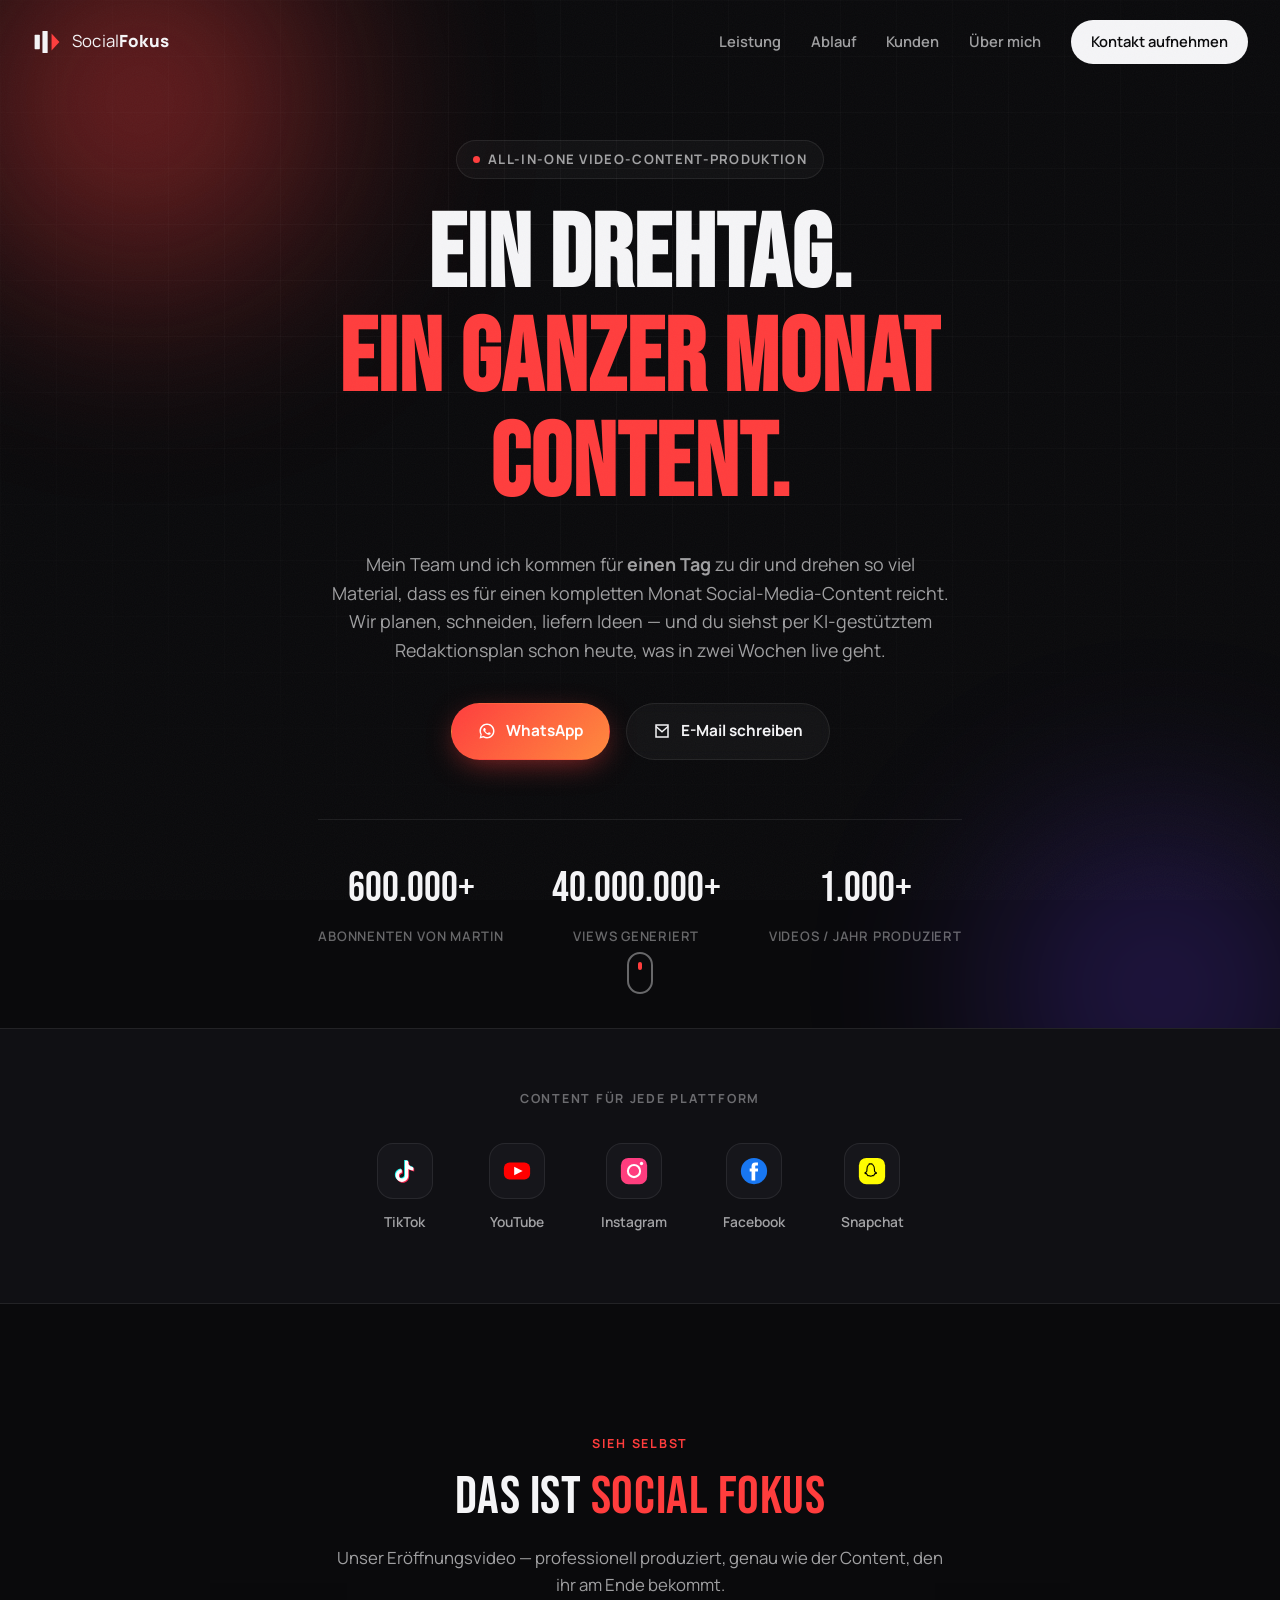
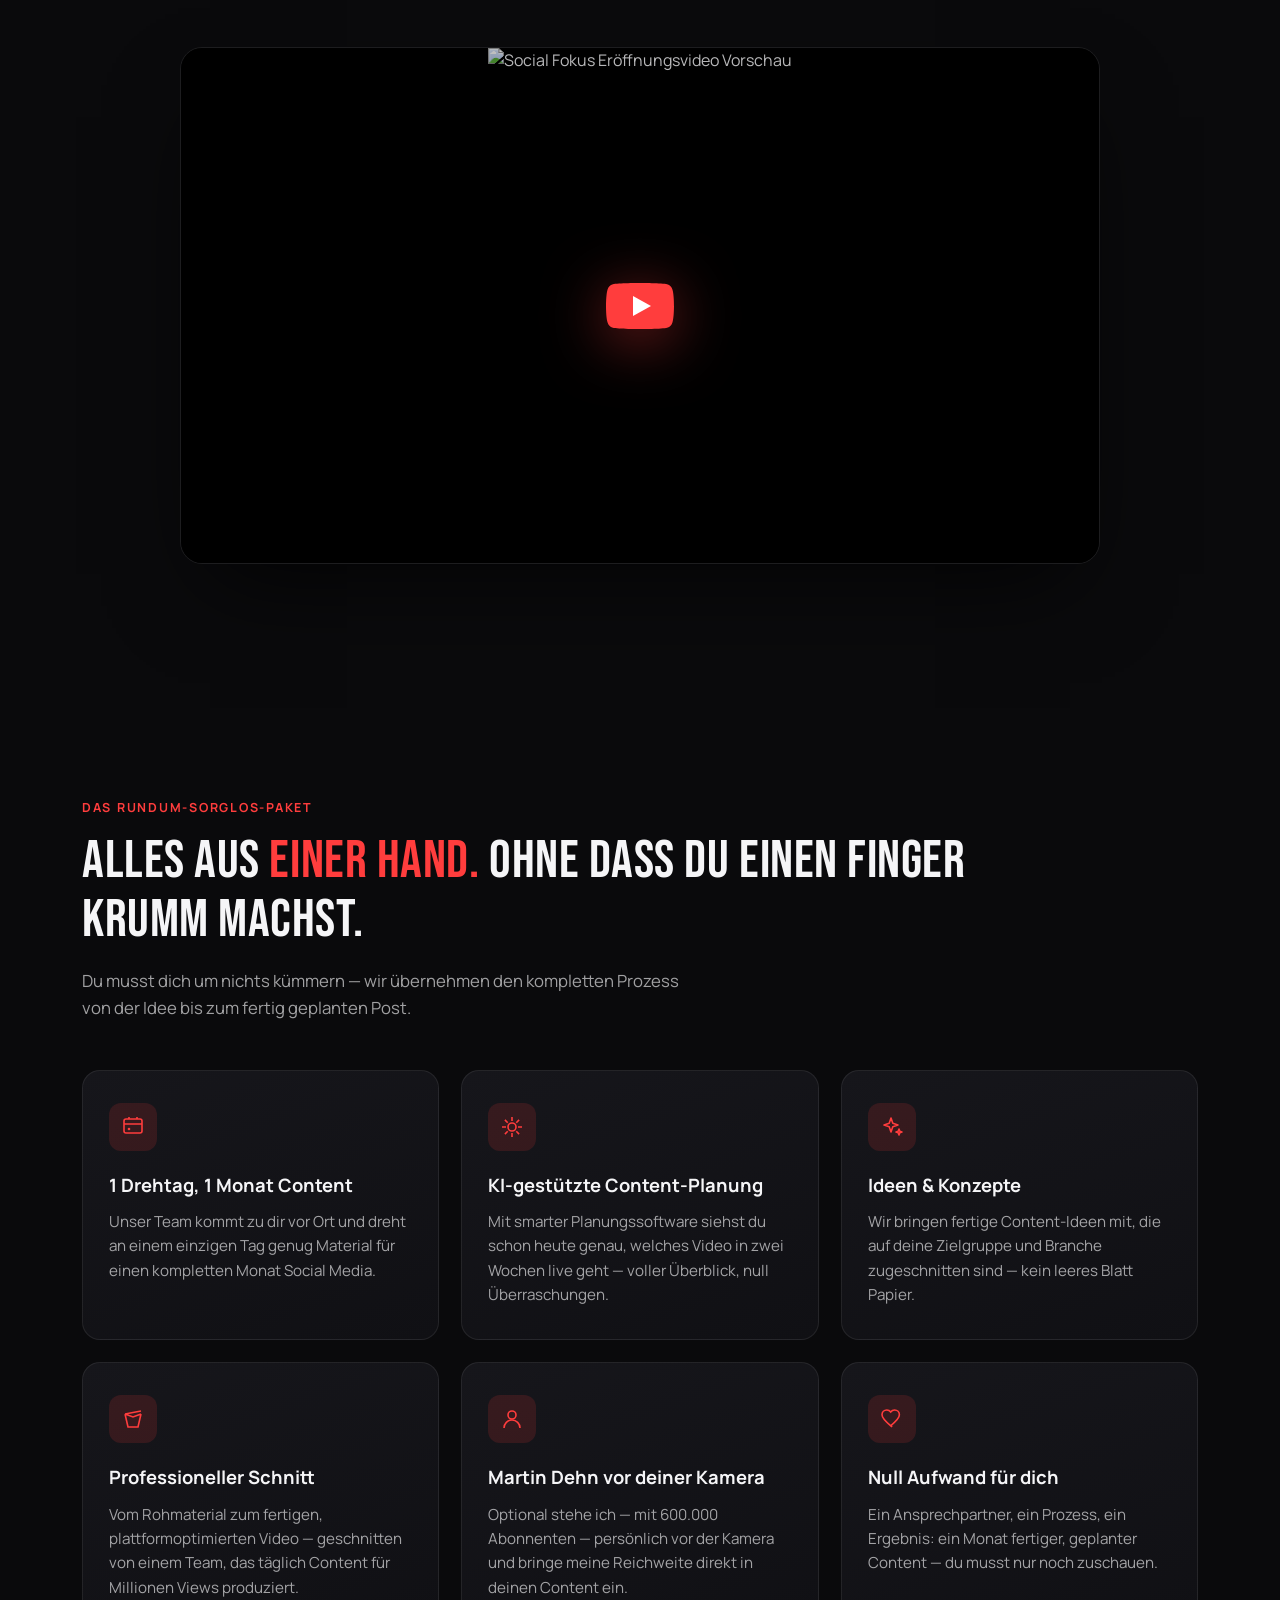
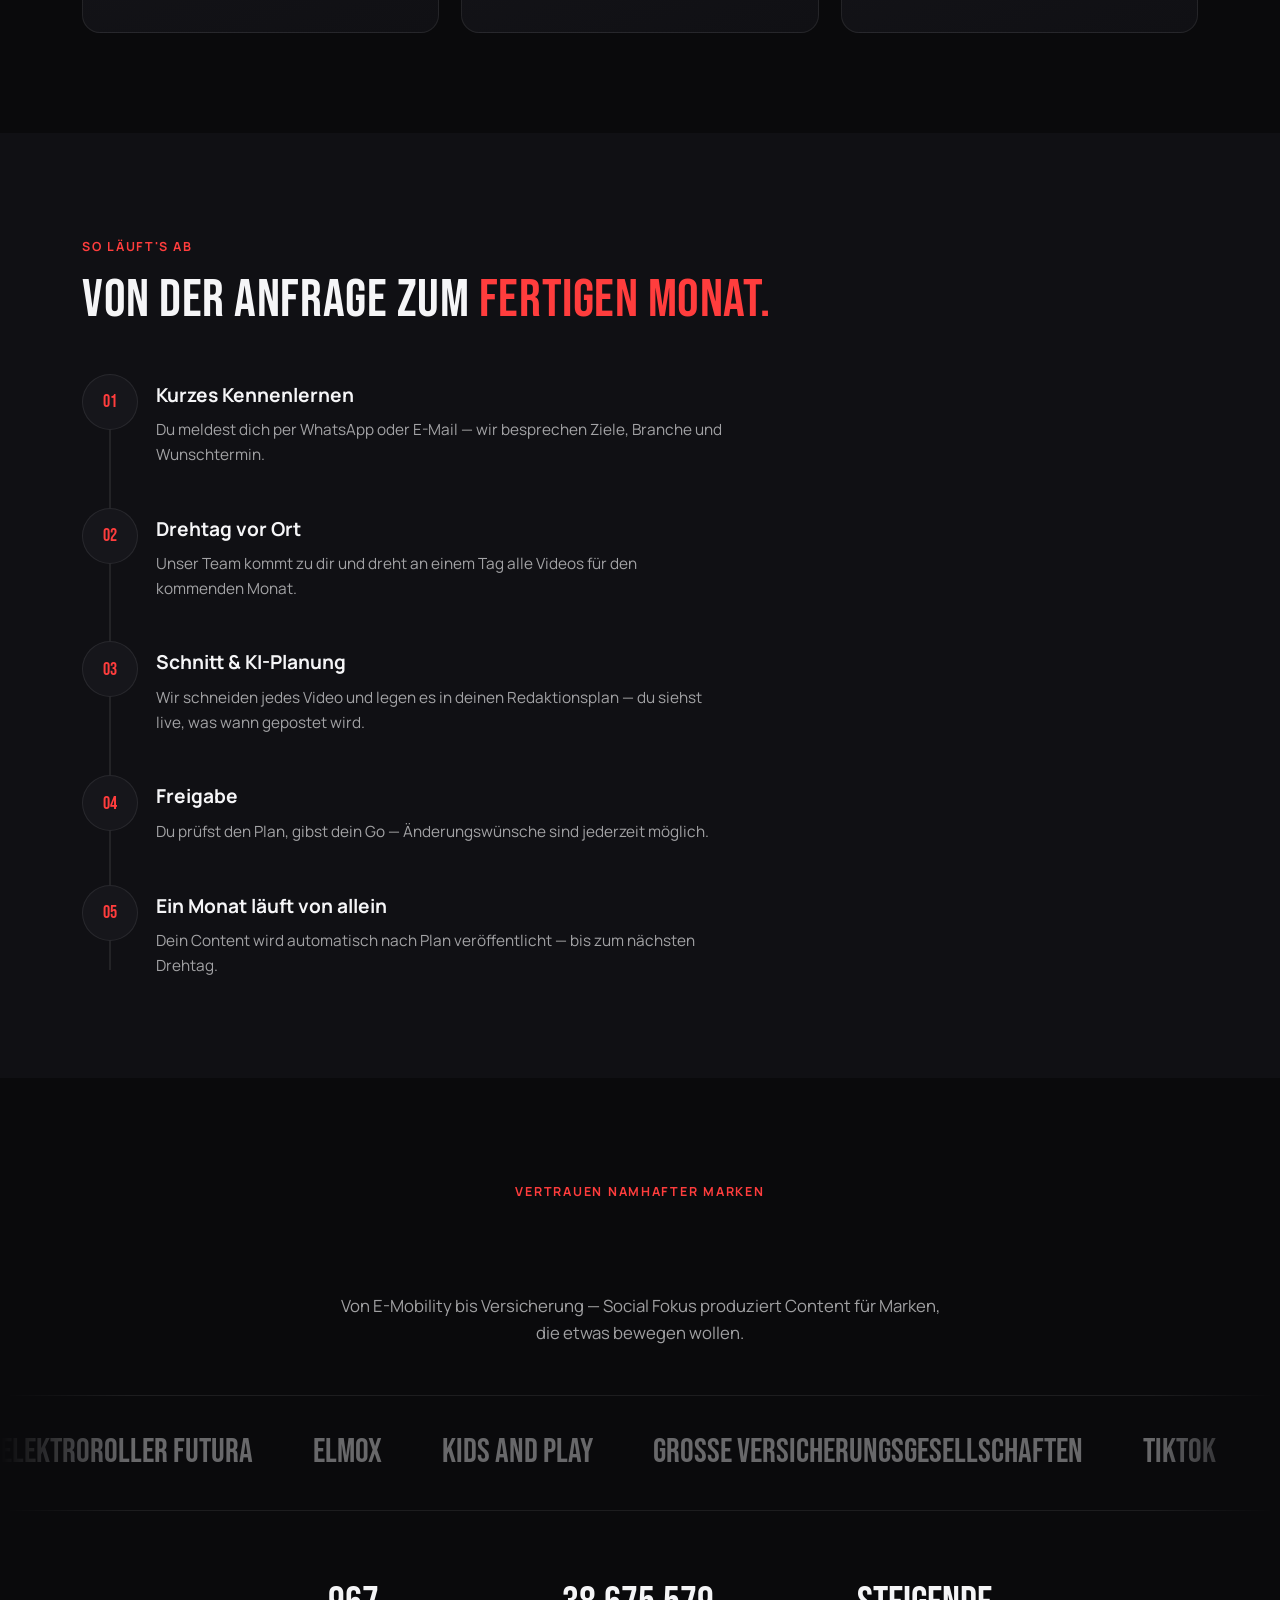
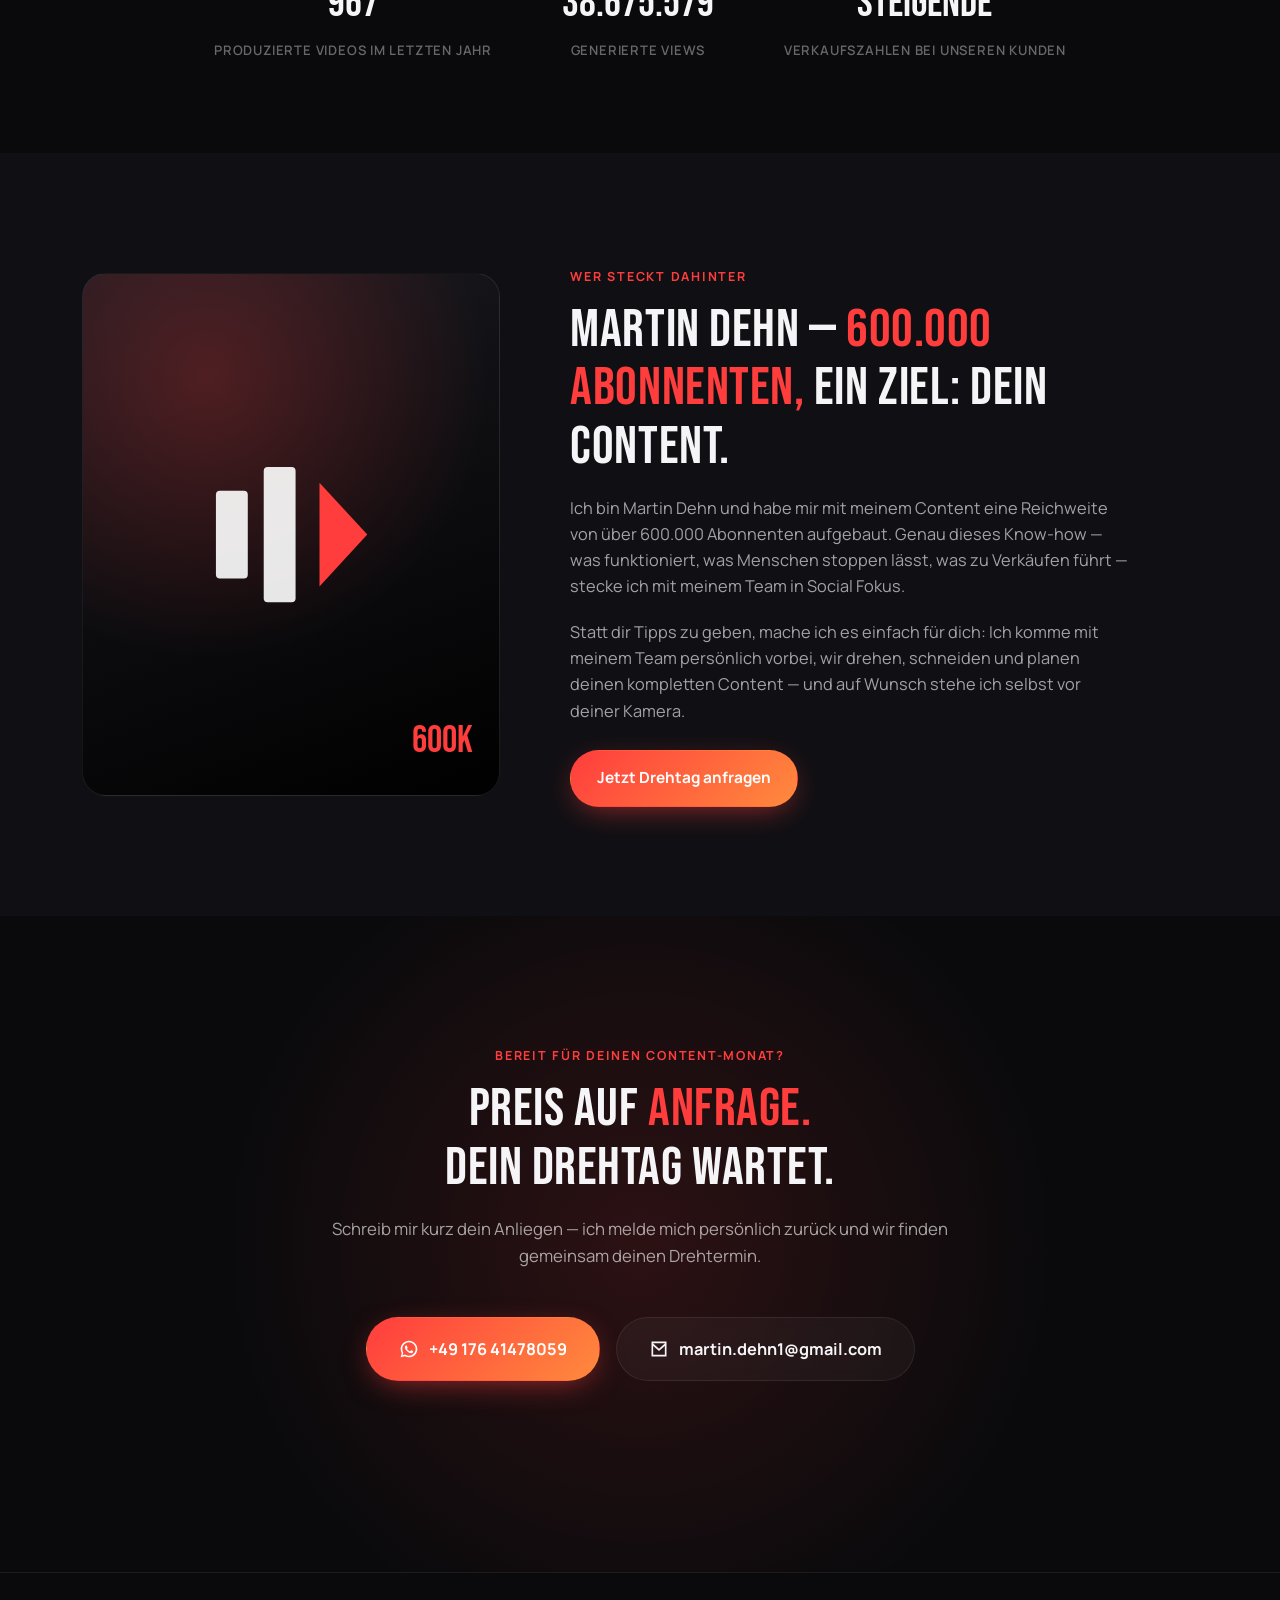
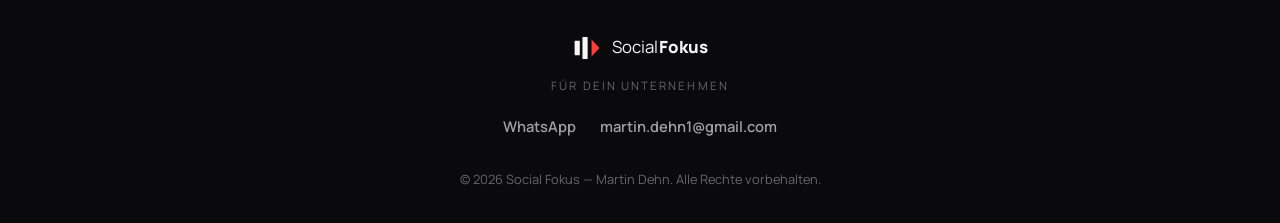
==== index.html @ 0a0e38cb "Add platform icons linking to Martin Dehn's social profiles Adds a TikTok, YouTube, Instagram, Faceb" ====
<!DOCTYPE html>
<html lang="de">
<head>
<meta charset="UTF-8">
<meta name="viewport" content="width=device-width, initial-scale=1.0">
<title>Social Fokus — Ein Tag Dreh. Ein Monat Content.</title>
<meta name="description" content="Social Fokus produziert an einem Drehtag den kompletten Video-Content für einen Monat: Konzept, Dreh, KI-gestützte Planung und professioneller Schnitt — alles aus einer Hand mit Martin Dehn (600.000 Abonnenten).">
<link rel="icon" href="data:image/svg+xml,%3Csvg xmlns='http://www.w3.org/2000/svg' viewBox='0 0 100 100'%3E%3Crect width='100' height='100' fill='%230a0a0c'/%3E%3Crect x='18' y='30' width='12' height='40' fill='%23fff'/%3E%3Crect x='38' y='22' width='12' height='56' fill='%23fff'/%3E%3Cpolygon points='58,20 80,50 58,80' fill='%23ff4d3d'/%3E%3C/svg%3E">
<link rel="preconnect" href="https://fonts.googleapis.com">
<link rel="preconnect" href="https://fonts.gstatic.com" crossorigin>
<link href="https://fonts.googleapis.com/css2?family=Manrope:wght@400;500;600;700;800&family=Bebas+Neue&display=swap" rel="stylesheet">
<link rel="stylesheet" href="assets/css/style.css">
</head>
<body>

<div class="cursor-glow" aria-hidden="true"></div>
<div class="noise-layer" aria-hidden="true"></div>

<div class="progress-bar" id="progressBar" aria-hidden="true"></div>

<!-- NAV -->
<header class="site-nav" id="siteNav">
  <a href="#top" class="nav-logo" aria-label="Social Fokus — Start">
    <svg class="logo-mark" viewBox="0 0 46 46" fill="none" xmlns="http://www.w3.org/2000/svg">
      <rect x="4" y="12" width="8" height="22" rx="1" fill="currentColor"/>
      <rect x="16" y="6" width="8" height="34" rx="1" fill="currentColor"/>
      <polygon points="30,10 42,23 30,36" fill="currentColor" class="logo-play"/>
    </svg>
    <span class="nav-logo-text">Social<strong>Fokus</strong></span>
  </a>
  <nav class="nav-links" aria-label="Hauptnavigation">
    <a href="#leistung">Leistung</a>
    <a href="#ablauf">Ablauf</a>
    <a href="#kunden">Kunden</a>
    <a href="#martin">Über mich</a>
    <a href="#kontakt" class="nav-cta">Kontakt aufnehmen</a>
  </nav>
  <button class="nav-toggle" id="navToggle" aria-label="Menü öffnen" aria-expanded="false">
    <span></span><span></span><span></span>
  </button>
</header>

<main id="top">

  <!-- HERO -->
  <section class="hero" id="hero">
    <div class="hero-bg" aria-hidden="true">
      <div class="blob blob-a"></div>
      <div class="blob blob-b"></div>
      <div class="grid-overlay"></div>
    </div>

    <div class="hero-inner">
      <p class="eyebrow reveal" data-reveal>
        <span class="live-dot"></span> All-in-One Video-Content-Produktion
      </p>
      <h1 class="hero-title">
        <span class="reveal-line"><span class="reveal-word">Ein</span> <span class="reveal-word">Drehtag.</span></span>
        <span class="reveal-line"><span class="reveal-word accent">Ein</span> <span class="reveal-word accent">ganzer</span> <span class="reveal-word accent">Monat</span></span>
        <span class="reveal-line"><span class="reveal-word accent">Content.</span></span>
      </h1>
      <p class="hero-sub reveal" data-reveal>
        Mein Team und ich kommen für <strong>einen Tag</strong> zu dir und drehen so viel Material,
        dass es für einen kompletten Monat Social-Media-Content reicht. Wir planen, schneiden,
        liefern Ideen — und du siehst per KI-gestütztem Redaktionsplan schon heute, was in
        zwei Wochen live geht.
      </p>
      <div class="hero-actions reveal" data-reveal>
        <a href="https://wa.me/4917641478059?text=Hallo%20Martin%2C%20ich%20interessiere%20mich%20f%C3%BCr%20Social%20Fokus!" target="_blank" rel="noopener" class="btn btn-primary">
          <svg viewBox="0 0 24 24" width="18" height="18" fill="currentColor"><path d="M12 2C6.48 2 2 6.48 2 12c0 1.85.5 3.58 1.35 5.07L2 22l5.06-1.32A9.94 9.94 0 0012 22c5.52 0 10-4.48 10-10S17.52 2 12 2zm0 18c-1.6 0-3.1-.44-4.38-1.2l-.31-.19-3 .78.8-2.93-.2-.3A7.94 7.94 0 014 12c0-4.41 3.59-8 8-8s8 3.59 8 8-3.59 8-8 8zm4.4-5.6c-.24-.12-1.43-.7-1.65-.79-.22-.08-.38-.12-.55.12-.16.24-.63.79-.77.95-.14.16-.28.18-.52.06-.24-.12-1.02-.38-1.94-1.2-.72-.64-1.2-1.43-1.35-1.67-.14-.24-.02-.37.1-.49.11-.11.24-.28.36-.42.12-.14.16-.24.24-.4.08-.16.04-.3-.02-.42-.06-.12-.55-1.33-.76-1.82-.2-.48-.4-.42-.55-.42h-.47c-.16 0-.42.06-.64.3-.22.24-.85.83-.85 2.02 0 1.19.87 2.34.99 2.5.12.16 1.71 2.61 4.14 3.66.58.25 1.03.4 1.38.51.58.18 1.11.16 1.53.1.47-.07 1.43-.58 1.63-1.15.2-.56.2-1.04.14-1.15-.06-.1-.22-.16-.46-.28z"/></svg>
          WhatsApp
        </a>
        <a href="mailto:martin.dehn1@gmail.com" class="btn btn-ghost">
          <svg viewBox="0 0 24 24" width="18" height="18" fill="none" stroke="currentColor" stroke-width="2"><path d="M4 4h16v16H4z"/><path d="M4 6l8 7 8-7"/></svg>
          E-Mail schreiben
        </a>
      </div>

      <div class="hero-stats reveal" data-reveal>
        <div class="hero-stat">
          <span class="count-up" data-count="600000" data-suffix="+">0</span>
          <small>Abonnenten von Martin</small>
        </div>
        <div class="hero-stat">
          <span class="count-up" data-count="40000000" data-suffix="+">0</span>
          <small>Views generiert</small>
        </div>
        <div class="hero-stat">
          <span class="count-up" data-count="1000" data-suffix="+">0</span>
          <small>Videos / Jahr produziert</small>
        </div>
      </div>
    </div>

    <a href="#video" class="scroll-cue" aria-label="Weiter scrollen">
      <span></span>
    </a>
  </section>

  <!-- PLATTFORMEN -->
  <section class="platforms" id="plattformen">
    <div class="section-inner">
      <p class="platforms-label reveal" data-reveal>Content für jede Plattform</p>
      <div class="platform-row">
        <a class="platform-item reveal" data-reveal href="https://www.tiktok.com/@martin.dehn" target="_blank" rel="noopener" aria-label="Martin Dehn auf TikTok">
          <span class="platform-icon platform-tiktok" aria-hidden="true">
            <svg viewBox="0 0 32 32">
              <path class="tt-shadow-1" d="M19.5 8.2c1 2.2 3 3.7 5.4 3.9v3.4c-1.9-.1-3.7-.7-5.4-1.7v7.1c0 3.7-3 6.7-6.7 6.7S6.1 24.6 6.1 20.9c0-3.6 2.9-6.6 6.5-6.7v3.5c-1.7.1-3.1 1.5-3.1 3.2 0 1.8 1.5 3.2 3.2 3.2 1.8 0 3.3-1.4 3.3-3.2V5.1h3.4c0 1.1.1 2.1.1 2.1z" fill="#25F4EE" transform="translate(-0.9,-0.9)"/>
              <path class="tt-shadow-2" d="M19.5 8.2c1 2.2 3 3.7 5.4 3.9v3.4c-1.9-.1-3.7-.7-5.4-1.7v7.1c0 3.7-3 6.7-6.7 6.7S6.1 24.6 6.1 20.9c0-3.6 2.9-6.6 6.5-6.7v3.5c-1.7.1-3.1 1.5-3.1 3.2 0 1.8 1.5 3.2 3.2 3.2 1.8 0 3.3-1.4 3.3-3.2V5.1h3.4c0 1.1.1 2.1.1 2.1z" fill="#FE2C55" transform="translate(0.9,0.9)"/>
              <path d="M19.5 8.2c1 2.2 3 3.7 5.4 3.9v3.4c-1.9-.1-3.7-.7-5.4-1.7v7.1c0 3.7-3 6.7-6.7 6.7S6.1 24.6 6.1 20.9c0-3.6 2.9-6.6 6.5-6.7v3.5c-1.7.1-3.1 1.5-3.1 3.2 0 1.8 1.5 3.2 3.2 3.2 1.8 0 3.3-1.4 3.3-3.2V5.1h3.4c0 1.1.1 2.1.1 2.1z" fill="#fff"/>
            </svg>
          </span>
          <span>TikTok</span>
        </a>

        <a class="platform-item reveal" data-reveal href="https://www.youtube.com/martindehn" target="_blank" rel="noopener" aria-label="Martin Dehn auf YouTube">
          <span class="platform-icon platform-youtube" aria-hidden="true">
            <svg viewBox="0 0 32 32">
              <rect x="2" y="7" width="28" height="18" rx="6" fill="#FF0000"/>
              <polygon points="13,11.5 22,16 13,20.5" fill="#fff"/>
            </svg>
          </span>
          <span>YouTube</span>
        </a>

        <a class="platform-item reveal" data-reveal href="https://www.instagram.com/martin.dehn/" target="_blank" rel="noopener" aria-label="Martin Dehn auf Instagram">
          <span class="platform-icon platform-instagram" aria-hidden="true">
            <svg viewBox="0 0 32 32">
              <defs>
                <linearGradient id="igGrad" x1="0" y1="32" x2="32" y2="0">
                  <stop offset="0" stop-color="#FFDD55"/>
                  <stop offset="0.5" stop-color="#FF3C7E"/>
                  <stop offset="1" stop-color="#7638FA"/>
                </linearGradient>
              </defs>
              <rect x="2" y="2" width="28" height="28" rx="8" fill="url(#igGrad)"/>
              <circle cx="16" cy="16" r="6.5" fill="none" stroke="#fff" stroke-width="2.2"/>
              <circle cx="24" cy="8" r="1.8" fill="#fff"/>
            </svg>
          </span>
          <span>Instagram</span>
        </a>

        <a class="platform-item reveal" data-reveal href="https://www.facebook.com/martin.dehn.35/" target="_blank" rel="noopener" aria-label="Martin Dehn auf Facebook">
          <span class="platform-icon platform-facebook" aria-hidden="true">
            <svg viewBox="0 0 32 32">
              <circle cx="16" cy="16" r="14" fill="#1877F2"/>
              <path d="M20.2 16.6h-2.9V26h-3.9v-9.4h-2v-3.3h2v-2.3c0-2.6 1.1-4.2 4.2-4.2h2.6v3.3h-1.6c-1.2 0-1.3.5-1.3 1.3l0 1.9h3z" fill="#fff"/>
            </svg>
          </span>
          <span>Facebook</span>
        </a>

        <a class="platform-item reveal" data-reveal href="https://www.snapchat.com/@martin.dehn" target="_blank" rel="noopener" aria-label="Martin Dehn auf Snapchat">
          <span class="platform-icon platform-snapchat" aria-hidden="true">
            <svg viewBox="0 0 32 32">
              <rect x="2" y="2" width="28" height="28" rx="8" fill="#FFFC00"/>
              <path d="M16 8.2c-3.3 0-5.4 2.5-5.4 5.8 0 .9.1 1.9-.4 2.7-.4.6-1 .9-1.6 1.1-.3.1-.3.6.1.7.6.2 1.3.3 1.5.3.1.5.3 1 .8 1.2 0 0-.1.6.4.9.4.2.9.1 1.2-.1.5.4 1.2.7 2 .7.9 0 1.6-.3 2.1-.7.3.2.7.3 1.1.1.5-.3.4-.9.4-.9.5-.2.7-.7.8-1.2.2 0 .9-.1 1.5-.3.4-.1.4-.6.1-.7-.6-.2-1.2-.5-1.6-1.1-.5-.8-.4-1.8-.4-2.7 0-3.3-2.1-5.8-5.4-5.8-.1 0-.2 0-.3 0h.1z" fill="none" stroke="#000" stroke-width="1.2" stroke-linejoin="round"/>
            </svg>
          </span>
          <span>Snapchat</span>
        </a>
      </div>
    </div>
  </section>

  <!-- VIDEO -->
  <section class="video-section" id="video">
    <div class="section-inner">
      <p class="tag reveal" data-reveal>Sieh selbst</p>
      <h2 class="reveal" data-reveal>Das ist <span class="accent">Social Fokus</span></h2>
      <p class="section-sub reveal" data-reveal>Unser Eröffnungsvideo — professionell produziert, genau wie der Content, den ihr am Ende bekommt.</p>

      <div class="video-frame reveal" data-reveal>
        <div class="video-glow"></div>
        <div class="yt-facade" id="ytFacade" data-video-id="7uqIy76jlag" role="button" tabindex="0" aria-label="Video abspielen">
          <img src="https://img.youtube.com/vi/7uqIy76jlag/maxresdefault.jpg" alt="Social Fokus Eröffnungsvideo Vorschau" loading="lazy">
          <span class="yt-play">
            <svg viewBox="0 0 68 48" width="68" height="48"><path d="M66.5 7.7c-.8-2.9-2.6-4.7-5.4-5.4C56.6 1 34 1 34 1S11.4 1 6.9 2.3C4.1 3 2.3 4.8 1.5 7.7 0 12.2 0 24 0 24s0 11.8 1.5 16.3c.8 2.9 2.6 4.7 5.4 5.4C11.4 47 34 47 34 47s22.6 0 27.1-1.3c2.9-.7 4.6-2.5 5.4-5.4C68 35.8 68 24 68 24s0-11.8-1.5-16.3z" fill="#ff3d3d"/><path d="M45 24 27 14v20z" fill="#fff"/></svg>
          </span>
        </div>
      </div>
    </div>
  </section>

  <!-- LEISTUNG / ALL-IN-ONE -->
  <section class="features" id="leistung">
    <div class="section-inner">
      <p class="tag reveal" data-reveal>Das Rundum-Sorglos-Paket</p>
      <h2 class="reveal" data-reveal>Alles aus <span class="accent">einer Hand.</span> Ohne dass du einen Finger krumm machst.</h2>
      <p class="section-sub reveal" data-reveal>
        Du musst dich um nichts kümmern — wir übernehmen den kompletten Prozess von der Idee bis zum fertig geplanten Post.
      </p>

      <div class="feature-grid">
        <article class="feature-card reveal" data-reveal>
          <div class="feature-icon">
            <svg viewBox="0 0 24 24" fill="none" stroke="currentColor" stroke-width="1.6"><rect x="3" y="4" width="18" height="14" rx="2"/><path d="M8 4V2M16 4V2M3 9h18"/><circle cx="8" cy="14" r="1.3" fill="currentColor" stroke="none"/></svg>
          </div>
          <h3>1 Drehtag, 1 Monat Content</h3>
          <p>Unser Team kommt zu dir vor Ort und dreht an einem einzigen Tag genug Material für einen kompletten Monat Social Media.</p>
        </article>

        <article class="feature-card reveal" data-reveal>
          <div class="feature-icon">
            <svg viewBox="0 0 24 24" fill="none" stroke="currentColor" stroke-width="1.6"><path d="M12 2v4M12 18v4M4.9 4.9l2.8 2.8M16.3 16.3l2.8 2.8M2 12h4M18 12h4M4.9 19.1l2.8-2.8M16.3 7.7l2.8-2.8"/><circle cx="12" cy="12" r="4"/></svg>
          </div>
          <h3>KI-gestützte Content-Planung</h3>
          <p>Mit smarter Planungssoftware siehst du schon heute genau, welches Video in zwei Wochen live geht — voller Überblick, null Überraschungen.</p>
        </article>

        <article class="feature-card reveal" data-reveal>
          <div class="feature-icon">
            <svg viewBox="0 0 24 24" fill="none" stroke="currentColor" stroke-width="1.6" stroke-linejoin="round"><path d="M11 3l1.8 5.2L18 10l-5.2 1.8L11 17l-1.8-5.2L4 10l5.2-1.8L11 3z"/><path d="M19 14l.8 2.2L22 17l-2.2.8L19 20l-.8-2.2L16 17l2.2-.8L19 14z"/></svg>
          </div>
          <h3>Ideen &amp; Konzepte</h3>
          <p>Wir bringen fertige Content-Ideen mit, die auf deine Zielgruppe und Branche zugeschnitten sind — kein leeres Blatt Papier.</p>
        </article>

        <article class="feature-card reveal" data-reveal>
          <div class="feature-icon">
            <svg viewBox="0 0 24 24" fill="none" stroke="currentColor" stroke-width="1.6"><path d="M4 7l16-3M4 7l3 13h10l3-13M4 7l8 3 8-3"/></svg>
          </div>
          <h3>Professioneller Schnitt</h3>
          <p>Vom Rohmaterial zum fertigen, plattformoptimierten Video — geschnitten von einem Team, das täglich Content für Millionen Views produziert.</p>
        </article>

        <article class="feature-card reveal" data-reveal>
          <div class="feature-icon">
            <svg viewBox="0 0 24 24" fill="none" stroke="currentColor" stroke-width="1.6"><circle cx="12" cy="8" r="4"/><path d="M4 21c0-4.4 3.6-8 8-8s8 3.6 8 8"/></svg>
          </div>
          <h3>Martin Dehn vor deiner Kamera</h3>
          <p>Optional stehe ich — mit 600.000 Abonnenten — persönlich vor der Kamera und bringe meine Reichweite direkt in deinen Content ein.</p>
        </article>

        <article class="feature-card reveal" data-reveal>
          <div class="feature-icon">
            <svg viewBox="0 0 24 24" fill="none" stroke="currentColor" stroke-width="1.6"><path d="M12 20l-1.5-1.4C5 14 2 11.2 2 7.8 2 5.1 4.1 3 6.8 3c1.5 0 3 .7 3.9 1.9C11.6 3.7 13.1 3 14.6 3 17.3 3 19.4 5.1 19.4 7.8c0 3.4-3 6.2-8.5 10.8L12 20z"/></svg>
          </div>
          <h3>Null Aufwand für dich</h3>
          <p>Ein Ansprechpartner, ein Prozess, ein Ergebnis: ein Monat fertiger, geplanter Content — du musst nur noch zuschauen.</p>
        </article>
      </div>
    </div>
  </section>

  <!-- ABLAUF -->
  <section class="process" id="ablauf">
    <div class="section-inner">
      <p class="tag reveal" data-reveal>So läuft's ab</p>
      <h2 class="reveal" data-reveal>Von der Anfrage zum <span class="accent">fertigen Monat.</span></h2>

      <div class="timeline">
        <div class="timeline-line" aria-hidden="true"><span class="timeline-fill" id="timelineFill"></span></div>

        <div class="timeline-step reveal" data-reveal>
          <span class="step-num">01</span>
          <h3>Kurzes Kennenlernen</h3>
          <p>Du meldest dich per WhatsApp oder E-Mail — wir besprechen Ziele, Branche und Wunschtermin.</p>
        </div>
        <div class="timeline-step reveal" data-reveal>
          <span class="step-num">02</span>
          <h3>Drehtag vor Ort</h3>
          <p>Unser Team kommt zu dir und dreht an einem Tag alle Videos für den kommenden Monat.</p>
        </div>
        <div class="timeline-step reveal" data-reveal>
          <span class="step-num">03</span>
          <h3>Schnitt &amp; KI-Planung</h3>
          <p>Wir schneiden jedes Video und legen es in deinen Redaktionsplan — du siehst live, was wann gepostet wird.</p>
        </div>
        <div class="timeline-step reveal" data-reveal>
          <span class="step-num">04</span>
          <h3>Freigabe</h3>
          <p>Du prüfst den Plan, gibst dein Go — Änderungswünsche sind jederzeit möglich.</p>
        </div>
        <div class="timeline-step reveal" data-reveal>
          <span class="step-num">05</span>
          <h3>Ein Monat läuft von allein</h3>
          <p>Dein Content wird automatisch nach Plan veröffentlicht — bis zum nächsten Drehtag.</p>
        </div>
      </div>
    </div>
  </section>

  <!-- KUNDEN -->
  <section class="clients" id="kunden">
    <div class="section-inner">
      <p class="tag reveal" data-reveal>Vertrauen namhafter Marken</p>
      <h2 class="reveal" data-reveal>Unsere <span class="accent">Kunden</span></h2>
      <p class="section-sub reveal" data-reveal>Von E-Mobility bis Versicherung — Social Fokus produziert Content für Marken, die etwas bewegen wollen.</p>
    </div>

    <div class="marquee" aria-hidden="false">
      <div class="marquee-track">
        <span>Elektroroller Futura</span>
        <span>Elmox</span>
        <span>Kids and Play</span>
        <span>Große Versicherungsgesellschaften</span>
        <span>TikTok</span>
        <span>Bruckerts</span>
        <span>Schnitzerella</span>
        <span>u.v.m.</span>
        <span>Elektroroller Futura</span>
        <span>Elmox</span>
        <span>Kids and Play</span>
        <span>Große Versicherungsgesellschaften</span>
        <span>TikTok</span>
        <span>Bruckerts</span>
        <span>Schnitzerella</span>
        <span>u.v.m.</span>
      </div>
    </div>

    <div class="section-inner">
      <div class="client-stats">
        <div class="client-stat reveal" data-reveal>
          <span class="count-up" data-count="1000" data-suffix="+">0</span>
          <small>produzierte Videos im letzten Jahr</small>
        </div>
        <div class="client-stat reveal" data-reveal>
          <span class="count-up" data-count="40000000" data-suffix="+">0</span>
          <small>generierte Views</small>
        </div>
        <div class="client-stat reveal" data-reveal>
          <span>Steigende</span>
          <small>Verkaufszahlen bei unseren Kunden</small>
        </div>
      </div>
    </div>
  </section>

  <!-- ÜBER MARTIN -->
  <section class="about" id="martin">
    <div class="section-inner about-grid">
      <div class="about-visual reveal" data-reveal>
        <div class="about-frame">
          <svg viewBox="0 0 46 46" fill="none" class="about-logo-mark">
            <rect x="4" y="12" width="8" height="22" rx="1" fill="currentColor"/>
            <rect x="16" y="6" width="8" height="34" rx="1" fill="currentColor"/>
            <polygon points="30,10 42,23 30,36" fill="currentColor" class="logo-play"/>
          </svg>
          <span class="about-frame-num">600K</span>
        </div>
      </div>
      <div class="about-text">
        <p class="tag reveal" data-reveal>Wer steckt dahinter</p>
        <h2 class="reveal" data-reveal>Martin Dehn — <span class="accent">600.000 Abonnenten,</span> ein Ziel: dein Content.</h2>
        <p class="reveal" data-reveal>
          Ich bin Martin Dehn und habe mir mit meinem Content eine Reichweite von über
          600.000 Abonnenten aufgebaut. Genau dieses Know-how — was funktioniert, was Menschen
          stoppen lässt, was zu Verkäufen führt — stecke ich mit meinem Team in Social Fokus.
        </p>
        <p class="reveal" data-reveal>
          Statt dir Tipps zu geben, mache ich es einfach für dich: Ich komme mit meinem Team
          persönlich vorbei, wir drehen, schneiden und planen deinen kompletten Content — und
          auf Wunsch stehe ich selbst vor deiner Kamera.
        </p>
        <a href="#kontakt" class="btn btn-primary reveal" data-reveal>Jetzt Drehtag anfragen</a>
      </div>
    </div>
  </section>

  <!-- KONTAKT / CTA -->
  <section class="cta-final" id="kontakt">
    <div class="section-inner cta-inner">
      <p class="tag reveal" data-reveal>Bereit für deinen Content-Monat?</p>
      <h2 class="reveal" data-reveal>Preis auf <span class="accent">Anfrage.</span><br>Dein Drehtag wartet.</h2>
      <p class="section-sub reveal" data-reveal>
        Schreib mir kurz dein Anliegen — ich melde mich persönlich zurück und wir finden
        gemeinsam deinen Drehtermin.
      </p>
      <div class="hero-actions reveal" data-reveal>
        <a href="https://wa.me/4917641478059?text=Hallo%20Martin%2C%20ich%20interessiere%20mich%20f%C3%BCr%20Social%20Fokus!" target="_blank" rel="noopener" class="btn btn-primary btn-lg">
          <svg viewBox="0 0 24 24" width="20" height="20" fill="currentColor"><path d="M12 2C6.48 2 2 6.48 2 12c0 1.85.5 3.58 1.35 5.07L2 22l5.06-1.32A9.94 9.94 0 0012 22c5.52 0 10-4.48 10-10S17.52 2 12 2zm0 18c-1.6 0-3.1-.44-4.38-1.2l-.31-.19-3 .78.8-2.93-.2-.3A7.94 7.94 0 014 12c0-4.41 3.59-8 8-8s8 3.59 8 8-3.59 8-8 8zm4.4-5.6c-.24-.12-1.43-.7-1.65-.79-.22-.08-.38-.12-.55.12-.16.24-.63.79-.77.95-.14.16-.28.18-.52.06-.24-.12-1.02-.38-1.94-1.2-.72-.64-1.2-1.43-1.35-1.67-.14-.24-.02-.37.1-.49.11-.11.24-.28.36-.42.12-.14.16-.24.24-.4.08-.16.04-.3-.02-.42-.06-.12-.55-1.33-.76-1.82-.2-.48-.4-.42-.55-.42h-.47c-.16 0-.42.06-.64.3-.22.24-.85.83-.85 2.02 0 1.19.87 2.34.99 2.5.12.16 1.71 2.61 4.14 3.66.58.25 1.03.4 1.38.51.58.18 1.11.16 1.53.1.47-.07 1.43-.58 1.63-1.15.2-.56.2-1.04.14-1.15-.06-.1-.22-.16-.46-.28z"/></svg>
          +49 176 41478059
        </a>
        <a href="mailto:martin.dehn1@gmail.com" class="btn btn-ghost btn-lg">
          <svg viewBox="0 0 24 24" width="20" height="20" fill="none" stroke="currentColor" stroke-width="2"><path d="M4 4h16v16H4z"/><path d="M4 6l8 7 8-7"/></svg>
          martin.dehn1@gmail.com
        </a>
      </div>
    </div>
  </section>

</main>

<footer class="site-footer">
  <div class="section-inner footer-inner">
    <a href="#top" class="nav-logo">
      <svg class="logo-mark" viewBox="0 0 46 46" fill="none">
        <rect x="4" y="12" width="8" height="22" rx="1" fill="currentColor"/>
        <rect x="16" y="6" width="8" height="34" rx="1" fill="currentColor"/>
        <polygon points="30,10 42,23 30,36" fill="currentColor" class="logo-play"/>
      </svg>
      <span class="nav-logo-text">Social<strong>Fokus</strong></span>
    </a>
    <p class="footer-tag">FÜR DEIN UNTERNEHMEN</p>
    <div class="footer-links">
      <a href="https://wa.me/4917641478059" target="_blank" rel="noopener">WhatsApp</a>
      <a href="mailto:martin.dehn1@gmail.com">martin.dehn1@gmail.com</a>
    </div>
    <p class="footer-copy">© <span id="year"></span> Social Fokus — Martin Dehn. Alle Rechte vorbehalten.</p>
  </div>
</footer>

<script src="assets/js/main.js"></script>
</body>
</html>
---- assets/css/style.css ----
/* ==========================================================================
   Social Fokus — Base
   ========================================================================== */

:root {
  --bg: #0a0a0c;
  --bg-soft: #101014;
  --bg-card: #16161b;
  --line: rgba(255, 255, 255, 0.08);
  --text: #f5f5f7;
  --text-dim: rgba(245, 245, 247, 0.64);
  --text-faint: rgba(245, 245, 247, 0.4);
  --accent: #ff3d3d;
  --accent-2: #ff8a3d;
  --accent-soft: rgba(255, 61, 61, 0.14);
  --lime: #d4ff3d;
  --font-display: "Bebas Neue", "Manrope", sans-serif;
  --font-body: "Manrope", -apple-system, BlinkMacSystemFont, "Segoe UI", sans-serif;
  --ease: cubic-bezier(0.16, 1, 0.3, 1);
}

* { margin: 0; padding: 0; box-sizing: border-box; }

html {
  scroll-behavior: smooth;
  background: var(--bg);
}

body {
  font-family: var(--font-body);
  background: var(--bg);
  color: var(--text);
  line-height: 1.6;
  overflow-x: hidden;
  -webkit-font-smoothing: antialiased;
}

::selection {
  background: var(--accent);
  color: #fff;
}

::-webkit-scrollbar { width: 10px; }
::-webkit-scrollbar-track { background: var(--bg); }
::-webkit-scrollbar-thumb {
  background: linear-gradient(var(--accent), var(--accent-2));
  border-radius: 10px;
  border: 2px solid var(--bg);
}

a { color: inherit; text-decoration: none; }
svg { display: block; }

.accent { color: var(--accent); }

.section-inner {
  max-width: 1180px;
  margin: 0 auto;
  padding: 0 32px;
}

.tag {
  display: inline-block;
  font-size: 0.78rem;
  font-weight: 700;
  letter-spacing: 0.14em;
  text-transform: uppercase;
  color: var(--accent);
  margin-bottom: 14px;
}

h2 {
  font-family: var(--font-display);
  font-size: clamp(2.1rem, 4.6vw, 3.4rem);
  font-weight: 400;
  letter-spacing: 0.01em;
  line-height: 1.08;
  text-transform: uppercase;
  margin-bottom: 18px;
  max-width: 900px;
}

.section-sub {
  color: var(--text-dim);
  font-size: 1.05rem;
  max-width: 620px;
  margin-bottom: 48px;
}

/* Buttons */
.btn {
  display: inline-flex;
  align-items: center;
  gap: 10px;
  padding: 15px 26px;
  border-radius: 100px;
  font-weight: 700;
  font-size: 0.96rem;
  border: 1px solid transparent;
  transition: transform 0.35s var(--ease), box-shadow 0.35s var(--ease), background 0.35s var(--ease), border-color 0.35s var(--ease);
  will-change: transform;
  cursor: pointer;
}

.btn-primary {
  background: linear-gradient(135deg, var(--accent), var(--accent-2));
  color: #fff;
  box-shadow: 0 8px 30px -8px rgba(255, 61, 61, 0.6);
}

.btn-primary:hover {
  transform: translateY(-3px) scale(1.03);
  box-shadow: 0 14px 40px -8px rgba(255, 61, 61, 0.75);
}

.btn-ghost {
  background: rgba(255, 255, 255, 0.04);
  color: var(--text);
  border-color: var(--line);
  backdrop-filter: blur(6px);
}

.btn-ghost:hover {
  transform: translateY(-3px);
  border-color: rgba(255, 255, 255, 0.3);
  background: rgba(255, 255, 255, 0.08);
}

.btn-lg { padding: 18px 32px; font-size: 1.02rem; }

/* ==========================================================================
   Progress bar / cursor glow / noise
   ========================================================================== */

.progress-bar {
  position: fixed;
  top: 0; left: 0;
  height: 3px;
  width: 0%;
  background: linear-gradient(90deg, var(--accent), var(--accent-2), var(--lime));
  z-index: 1000;
  transition: width 0.1s linear;
}

.cursor-glow {
  position: fixed;
  top: 0; left: 0;
  width: 480px; height: 480px;
  border-radius: 50%;
  background: radial-gradient(circle, rgba(255, 61, 61, 0.10), transparent 70%);
  pointer-events: none;
  transform: translate(-50%, -50%);
  z-index: 1;
  transition: opacity 0.4s ease;
  opacity: 0;
}

.noise-layer {
  position: fixed;
  inset: 0;
  z-index: 999;
  pointer-events: none;
  opacity: 0.035;
  background-image: url("data:image/svg+xml,%3Csvg xmlns='http://www.w3.org/2000/svg' width='100' height='100'%3E%3Cfilter id='n'%3E%3CfeTurbulence type='fractalNoise' baseFrequency='0.9' numOctaves='2' stitchTiles='stitch'/%3E%3C/filter%3E%3Crect width='100%25' height='100%25' filter='url(%23n)'/%3E%3C/svg%3E");
}

/* ==========================================================================
   Nav
   ========================================================================== */

.site-nav {
  position: fixed;
  top: 0; left: 0; right: 0;
  z-index: 500;
  display: flex;
  align-items: center;
  justify-content: space-between;
  padding: 20px 32px;
  transition: background 0.4s var(--ease), padding 0.4s var(--ease), border-color 0.4s var(--ease);
  border-bottom: 1px solid transparent;
}

.site-nav.scrolled {
  padding: 12px 32px;
  background: rgba(10, 10, 12, 0.75);
  backdrop-filter: blur(16px) saturate(160%);
  border-bottom-color: var(--line);
}

.nav-logo {
  display: flex;
  align-items: center;
  gap: 10px;
  color: var(--text);
}

.logo-mark {
  width: 30px; height: 30px;
  color: var(--text);
  flex-shrink: 0;
}

.logo-play { color: var(--accent); }

.nav-logo-text {
  font-size: 1.05rem;
  letter-spacing: 0.01em;
  font-weight: 400;
}

.nav-logo-text strong { font-weight: 800; }

.nav-links {
  display: flex;
  align-items: center;
  gap: 30px;
  font-size: 0.92rem;
  font-weight: 600;
}

.nav-links a:not(.nav-cta) {
  color: var(--text-dim);
  position: relative;
  transition: color 0.3s;
}

.nav-links a:not(.nav-cta)::after {
  content: "";
  position: absolute;
  left: 0; bottom: -4px;
  width: 0; height: 1.5px;
  background: var(--accent);
  transition: width 0.3s var(--ease);
}

.nav-links a:not(.nav-cta):hover { color: var(--text); }
.nav-links a:not(.nav-cta):hover::after { width: 100%; }

.nav-cta {
  background: var(--text);
  color: var(--bg) !important;
  padding: 10px 20px;
  border-radius: 100px;
  transition: transform 0.3s var(--ease), background 0.3s;
}

.nav-cta:hover {
  transform: translateY(-2px);
  background: var(--accent);
  color: #fff !important;
}

.nav-toggle {
  display: none;
  flex-direction: column;
  gap: 5px;
  background: none;
  border: none;
  cursor: pointer;
  padding: 6px;
  z-index: 600;
}

.nav-toggle span {
  width: 24px; height: 2px;
  background: var(--text);
  transition: transform 0.3s var(--ease), opacity 0.3s;
}

/* ==========================================================================
   Hero
   ========================================================================== */

.hero {
  position: relative;
  min-height: 100vh;
  display: flex;
  flex-direction: column;
  align-items: center;
  justify-content: center;
  padding: 140px 32px 80px;
  overflow: hidden;
}

.hero-bg {
  position: absolute;
  inset: 0;
  z-index: 0;
}

.blob {
  position: absolute;
  border-radius: 50%;
  filter: blur(90px);
  opacity: 0.55;
  will-change: transform;
}

.blob-a {
  width: 560px; height: 560px;
  background: radial-gradient(circle, var(--accent), transparent 70%);
  top: -180px; left: -140px;
  animation: float-a 16s ease-in-out infinite;
}

.blob-b {
  width: 480px; height: 480px;
  background: radial-gradient(circle, #6b3dff, transparent 70%);
  bottom: -200px; right: -120px;
  opacity: 0.35;
  animation: float-b 20s ease-in-out infinite;
}

@keyframes float-a {
  0%, 100% { transform: translate(0, 0) scale(1); }
  50% { transform: translate(60px, 40px) scale(1.1); }
}

@keyframes float-b {
  0%, 100% { transform: translate(0, 0) scale(1); }
  50% { transform: translate(-50px, -30px) scale(1.15); }
}

.grid-overlay {
  position: absolute;
  inset: 0;
  background-image:
    linear-gradient(rgba(255, 255, 255, 0.035) 1px, transparent 1px),
    linear-gradient(90deg, rgba(255, 255, 255, 0.035) 1px, transparent 1px);
  background-size: 56px 56px;
  mask-image: radial-gradient(ellipse 80% 60% at 50% 30%, black, transparent);
}

.hero-inner {
  position: relative;
  z-index: 2;
  max-width: 880px;
  text-align: center;
  display: flex;
  flex-direction: column;
  align-items: center;
}

.eyebrow {
  display: inline-flex;
  align-items: center;
  gap: 8px;
  font-size: 0.82rem;
  font-weight: 700;
  letter-spacing: 0.1em;
  text-transform: uppercase;
  color: var(--text-dim);
  border: 1px solid var(--line);
  padding: 8px 16px;
  border-radius: 100px;
  background: rgba(255, 255, 255, 0.03);
  margin-bottom: 28px;
}

.live-dot {
  width: 7px; height: 7px;
  border-radius: 50%;
  background: var(--accent);
  box-shadow: 0 0 0 0 rgba(255, 61, 61, 0.6);
  animation: pulse 1.8s infinite;
}

@keyframes pulse {
  0% { box-shadow: 0 0 0 0 rgba(255, 61, 61, 0.55); }
  70% { box-shadow: 0 0 0 9px rgba(255, 61, 61, 0); }
  100% { box-shadow: 0 0 0 0 rgba(255, 61, 61, 0); }
}

.hero-title {
  font-family: var(--font-display);
  font-size: clamp(3rem, 9vw, 6.4rem);
  line-height: 0.98;
  text-transform: uppercase;
  letter-spacing: 0.01em;
  margin-bottom: 30px;
}

.reveal-line { display: block; overflow: hidden; padding-bottom: 4px; }

.reveal-word {
  display: inline-block;
  transform: translateY(115%);
  opacity: 0;
}

.hero.in-view .reveal-word {
  animation: word-up 0.9s var(--ease) forwards;
}

.hero.in-view .reveal-line:nth-child(1) .reveal-word { animation-delay: 0.05s; }
.hero.in-view .reveal-line:nth-child(2) .reveal-word { animation-delay: 0.18s; }
.hero.in-view .reveal-line:nth-child(3) .reveal-word { animation-delay: 0.3s; }

@keyframes word-up {
  to { transform: translateY(0); opacity: 1; }
}

.hero-sub {
  font-size: 1.12rem;
  color: var(--text-dim);
  max-width: 620px;
  margin-bottom: 38px;
}

.hero-actions {
  display: flex;
  gap: 16px;
  flex-wrap: wrap;
  justify-content: center;
  margin-bottom: 60px;
}

.hero-stats {
  display: flex;
  gap: 48px;
  flex-wrap: wrap;
  justify-content: center;
  padding-top: 36px;
  border-top: 1px solid var(--line);
  width: 100%;
}

.hero-stat { text-align: center; }

.hero-stat .count-up,
.client-stat .count-up,
.client-stat span:first-child {
  display: block;
  font-family: var(--font-display);
  font-size: clamp(1.8rem, 4vw, 2.6rem);
  color: var(--text);
  font-weight: 400;
}

.hero-stat small,
.client-stat small {
  color: var(--text-faint);
  font-size: 0.82rem;
  text-transform: uppercase;
  letter-spacing: 0.06em;
  font-weight: 600;
}

/* reveal generic (elements with data-reveal not inside hero title) */
.reveal {
  opacity: 0;
  transform: translateY(28px);
  transition: opacity 0.8s var(--ease), transform 0.8s var(--ease);
}

.reveal.in-view { opacity: 1; transform: translateY(0); }

.scroll-cue {
  position: absolute;
  bottom: 34px; left: 50%;
  transform: translateX(-50%);
  z-index: 2;
  width: 26px; height: 42px;
  border: 2px solid var(--text-faint);
  border-radius: 20px;
  display: flex;
  justify-content: center;
  padding-top: 8px;
}

.scroll-cue span {
  width: 4px; height: 8px;
  border-radius: 4px;
  background: var(--accent);
  animation: scroll-cue 1.6s infinite;
}

@keyframes scroll-cue {
  0% { transform: translateY(0); opacity: 1; }
  70% { transform: translateY(12px); opacity: 0; }
  100% { opacity: 0; }
}

/* ==========================================================================
   Platforms
   ========================================================================== */

.platforms {
  padding: 60px 0 70px;
  border-top: 1px solid var(--line);
  border-bottom: 1px solid var(--line);
  background: var(--bg-soft);
}

.platforms-label {
  text-align: center;
  font-size: 0.78rem;
  font-weight: 700;
  letter-spacing: 0.14em;
  text-transform: uppercase;
  color: var(--text-faint);
  margin-bottom: 34px;
}

.platform-row {
  display: flex;
  justify-content: center;
  align-items: flex-start;
  gap: 56px;
  flex-wrap: wrap;
}

.platform-item {
  display: flex;
  flex-direction: column;
  align-items: center;
  gap: 12px;
  font-size: 0.86rem;
  font-weight: 600;
  color: var(--text-dim);
  transition: transform 0.35s var(--ease);
}

.platform-item:hover { transform: translateY(-5px); }

.platform-icon {
  width: 56px;
  height: 56px;
  border-radius: 16px;
  display: flex;
  align-items: center;
  justify-content: center;
  background: var(--bg-card);
  border: 1px solid var(--line);
  overflow: hidden;
  transition: border-color 0.35s var(--ease), box-shadow 0.35s var(--ease);
}

.platform-icon svg { width: 30px; height: 30px; }

.platform-item:hover .platform-icon {
  border-color: rgba(255, 255, 255, 0.25);
  box-shadow: 0 14px 30px -12px rgba(0, 0, 0, 0.6);
}

/* ==========================================================================
   Video Section
   ========================================================================== */

.video-section { padding: 130px 0; text-align: center; }
.video-section .section-inner { display: flex; flex-direction: column; align-items: center; }
.video-section h2 { margin-left: auto; margin-right: auto; }
.video-section .section-sub { margin-left: auto; margin-right: auto; text-align: center; }

.video-frame {
  position: relative;
  width: 100%;
  max-width: 920px;
  aspect-ratio: 16 / 9;
  border-radius: 22px;
  overflow: hidden;
  border: 1px solid var(--line);
  box-shadow: 0 40px 90px -30px rgba(0, 0, 0, 0.8);
}

.video-glow {
  position: absolute;
  inset: -40px;
  background: radial-gradient(ellipse at center, rgba(255, 61, 61, 0.25), transparent 65%);
  filter: blur(20px);
  z-index: -1;
}

.yt-facade {
  position: relative;
  width: 100%; height: 100%;
  cursor: pointer;
  background: #000;
}

.yt-facade img {
  width: 100%; height: 100%;
  object-fit: cover;
  opacity: 0.75;
  transition: opacity 0.4s, transform 6s ease;
}

.yt-facade:hover img { opacity: 0.55; transform: scale(1.04); }

.yt-play {
  position: absolute;
  top: 50%; left: 50%;
  transform: translate(-50%, -50%);
  display: flex;
  filter: drop-shadow(0 10px 30px rgba(255, 61, 61, 0.5));
  transition: transform 0.35s var(--ease);
}

.yt-facade:hover .yt-play { transform: translate(-50%, -50%) scale(1.12); }

.video-frame iframe {
  width: 100%; height: 100%;
  border: 0;
  display: block;
}

/* ==========================================================================
   Features
   ========================================================================== */

.features { padding: 100px 0; }

.feature-grid {
  display: grid;
  grid-template-columns: repeat(3, 1fr);
  gap: 22px;
  margin-top: 20px;
}

.feature-card {
  background: linear-gradient(160deg, var(--bg-card), var(--bg-soft));
  border: 1px solid var(--line);
  border-radius: 18px;
  padding: 32px 26px;
  transition: transform 0.45s var(--ease), border-color 0.45s var(--ease), box-shadow 0.45s var(--ease);
}

.feature-card:hover {
  transform: translateY(-6px);
  border-color: rgba(255, 61, 61, 0.4);
  box-shadow: 0 20px 50px -25px rgba(255, 61, 61, 0.35);
}

.feature-icon {
  width: 48px; height: 48px;
  border-radius: 12px;
  background: var(--accent-soft);
  color: var(--accent);
  display: flex;
  align-items: center;
  justify-content: center;
  margin-bottom: 20px;
}

.feature-icon svg { width: 24px; height: 24px; }

.feature-card h3 {
  font-size: 1.15rem;
  margin-bottom: 10px;
  font-weight: 700;
}

.feature-card p {
  color: var(--text-dim);
  font-size: 0.95rem;
}

/* ==========================================================================
   Process / timeline
   ========================================================================== */

.process { padding: 100px 0; background: var(--bg-soft); }

.timeline {
  position: relative;
  margin-top: 50px;
  display: grid;
  gap: 46px;
}

.timeline-line {
  position: absolute;
  top: 8px; bottom: 8px; left: 27px;
  width: 2px;
  background: var(--line);
}

.timeline-fill {
  position: absolute;
  top: 0; left: 0;
  width: 100%; height: 0%;
  background: linear-gradient(var(--accent), var(--accent-2));
  transition: height 0.2s linear;
}

.timeline-step {
  position: relative;
  padding-left: 74px;
  max-width: 640px;
}

.step-num {
  position: absolute;
  left: 0; top: -6px;
  width: 56px; height: 56px;
  border-radius: 50%;
  background: var(--bg-card);
  border: 1px solid var(--line);
  display: flex;
  align-items: center;
  justify-content: center;
  font-family: var(--font-display);
  font-size: 1.15rem;
  color: var(--accent);
}

.timeline-step h3 {
  font-size: 1.2rem;
  margin-bottom: 8px;
  font-weight: 700;
}

.timeline-step p { color: var(--text-dim); font-size: 0.96rem; }

/* ==========================================================================
   Clients / marquee
   ========================================================================== */

.clients { padding: 100px 0 90px; }
.clients .section-inner { text-align: center; }
.clients h2 { margin-left: auto; margin-right: auto; }
.clients .section-sub { margin-left: auto; margin-right: auto; }

.marquee {
  width: 100%;
  overflow: hidden;
  border-top: 1px solid var(--line);
  border-bottom: 1px solid var(--line);
  padding: 30px 0;
  margin: 10px 0 60px;
  mask-image: linear-gradient(90deg, transparent, black 10%, black 90%, transparent);
}

.marquee-track {
  display: flex;
  width: max-content;
  gap: 60px;
  animation: marquee 28s linear infinite;
}

.marquee-track span {
  font-family: var(--font-display);
  font-size: clamp(1.4rem, 3vw, 2.1rem);
  text-transform: uppercase;
  color: var(--text-faint);
  white-space: nowrap;
  transition: color 0.3s;
}

.marquee:hover .marquee-track { animation-play-state: paused; }
.marquee-track span:hover { color: var(--accent); }

@keyframes marquee {
  from { transform: translateX(0); }
  to { transform: translateX(-50%); }
}

.client-stats {
  display: flex;
  justify-content: center;
  gap: 70px;
  flex-wrap: wrap;
}

.client-stat { text-align: center; }

/* ==========================================================================
   About
   ========================================================================== */

.about { padding: 110px 0; background: var(--bg-soft); }

.about-grid {
  display: grid;
  grid-template-columns: 0.8fr 1.2fr;
  gap: 70px;
  align-items: center;
}

.about-frame {
  position: relative;
  aspect-ratio: 4 / 5;
  border-radius: 24px;
  background: linear-gradient(160deg, #1a1a20, #000);
  border: 1px solid var(--line);
  display: flex;
  align-items: center;
  justify-content: center;
  overflow: hidden;
}

.about-frame::before {
  content: "";
  position: absolute;
  inset: 0;
  background: radial-gradient(circle at 30% 20%, rgba(255, 61, 61, 0.25), transparent 55%);
}

.about-logo-mark {
  width: 44%;
  color: rgba(255, 255, 255, 0.9);
  position: relative;
  z-index: 1;
}

.about-frame-num {
  position: absolute;
  bottom: 24px; right: 26px;
  font-family: var(--font-display);
  font-size: 2.4rem;
  color: var(--accent);
  z-index: 1;
}

.about-text p:not(.tag) {
  color: var(--text-dim);
  margin-bottom: 20px;
  font-size: 1.02rem;
  max-width: 560px;
}

.about-text .btn { margin-top: 6px; }

/* ==========================================================================
   Final CTA
   ========================================================================== */

.cta-final {
  padding: 130px 0;
  position: relative;
  text-align: center;
  overflow: hidden;
}

.cta-final::before {
  content: "";
  position: absolute;
  top: 50%; left: 50%;
  width: 900px; height: 900px;
  background: radial-gradient(circle, rgba(255, 61, 61, 0.14), transparent 65%);
  transform: translate(-50%, -50%);
  z-index: 0;
}

.cta-inner { position: relative; z-index: 1; display: flex; flex-direction: column; align-items: center; }
.cta-final h2 { text-align: center; }
.cta-final .section-sub { text-align: center; margin-left: auto; margin-right: auto; }

/* ==========================================================================
   Footer
   ========================================================================== */

.site-footer {
  padding: 60px 0 34px;
  border-top: 1px solid var(--line);
  text-align: center;
}

.footer-inner {
  display: flex;
  flex-direction: column;
  align-items: center;
  gap: 14px;
}

.footer-tag {
  font-size: 0.72rem;
  letter-spacing: 0.18em;
  color: var(--text-faint);
  text-transform: uppercase;
}

.footer-links {
  display: flex;
  gap: 24px;
  flex-wrap: wrap;
  justify-content: center;
  font-weight: 600;
  font-size: 0.92rem;
  color: var(--text-dim);
  margin: 6px 0;
}

.footer-links a:hover { color: var(--accent); }

.footer-copy {
  font-size: 0.8rem;
  color: var(--text-faint);
  margin-top: 10px;
}

/* ==========================================================================
   Responsive
   ========================================================================== */

@media (max-width: 900px) {
  .feature-grid { grid-template-columns: repeat(2, 1fr); }
  .about-grid { grid-template-columns: 1fr; }
  .about-frame { max-width: 340px; margin: 0 auto; }
}

@media (max-width: 720px) {
  .nav-links {
    position: fixed;
    top: 0; right: 0;
    height: 100vh;
    width: min(78vw, 320px);
    background: rgba(10, 10, 12, 0.98);
    backdrop-filter: blur(20px);
    flex-direction: column;
    justify-content: center;
    gap: 30px;
    transform: translateX(100%);
    transition: transform 0.45s var(--ease);
    border-left: 1px solid var(--line);
  }
  .nav-links.open { transform: translateX(0); }
  .nav-toggle { display: flex; }
  .nav-toggle.open span:nth-child(1) { transform: translateY(7px) rotate(45deg); }
  .nav-toggle.open span:nth-child(2) { opacity: 0; }
  .nav-toggle.open span:nth-child(3) { transform: translateY(-7px) rotate(-45deg); }

  .feature-grid { grid-template-columns: 1fr; }
  .hero-stats { gap: 30px; }
  .client-stats { gap: 40px; }
  .hero-actions .btn, .cta-inner .btn { width: 100%; justify-content: center; }
  .hero-actions, .cta-inner .hero-actions { flex-direction: column; width: 100%; }
}

@media (prefers-reduced-motion: reduce) {
  *, *::before, *::after {
    animation-duration: 0.001ms !important;
    animation-iteration-count: 1 !important;
    transition-duration: 0.001ms !important;
    scroll-behavior: auto !important;
  }
}
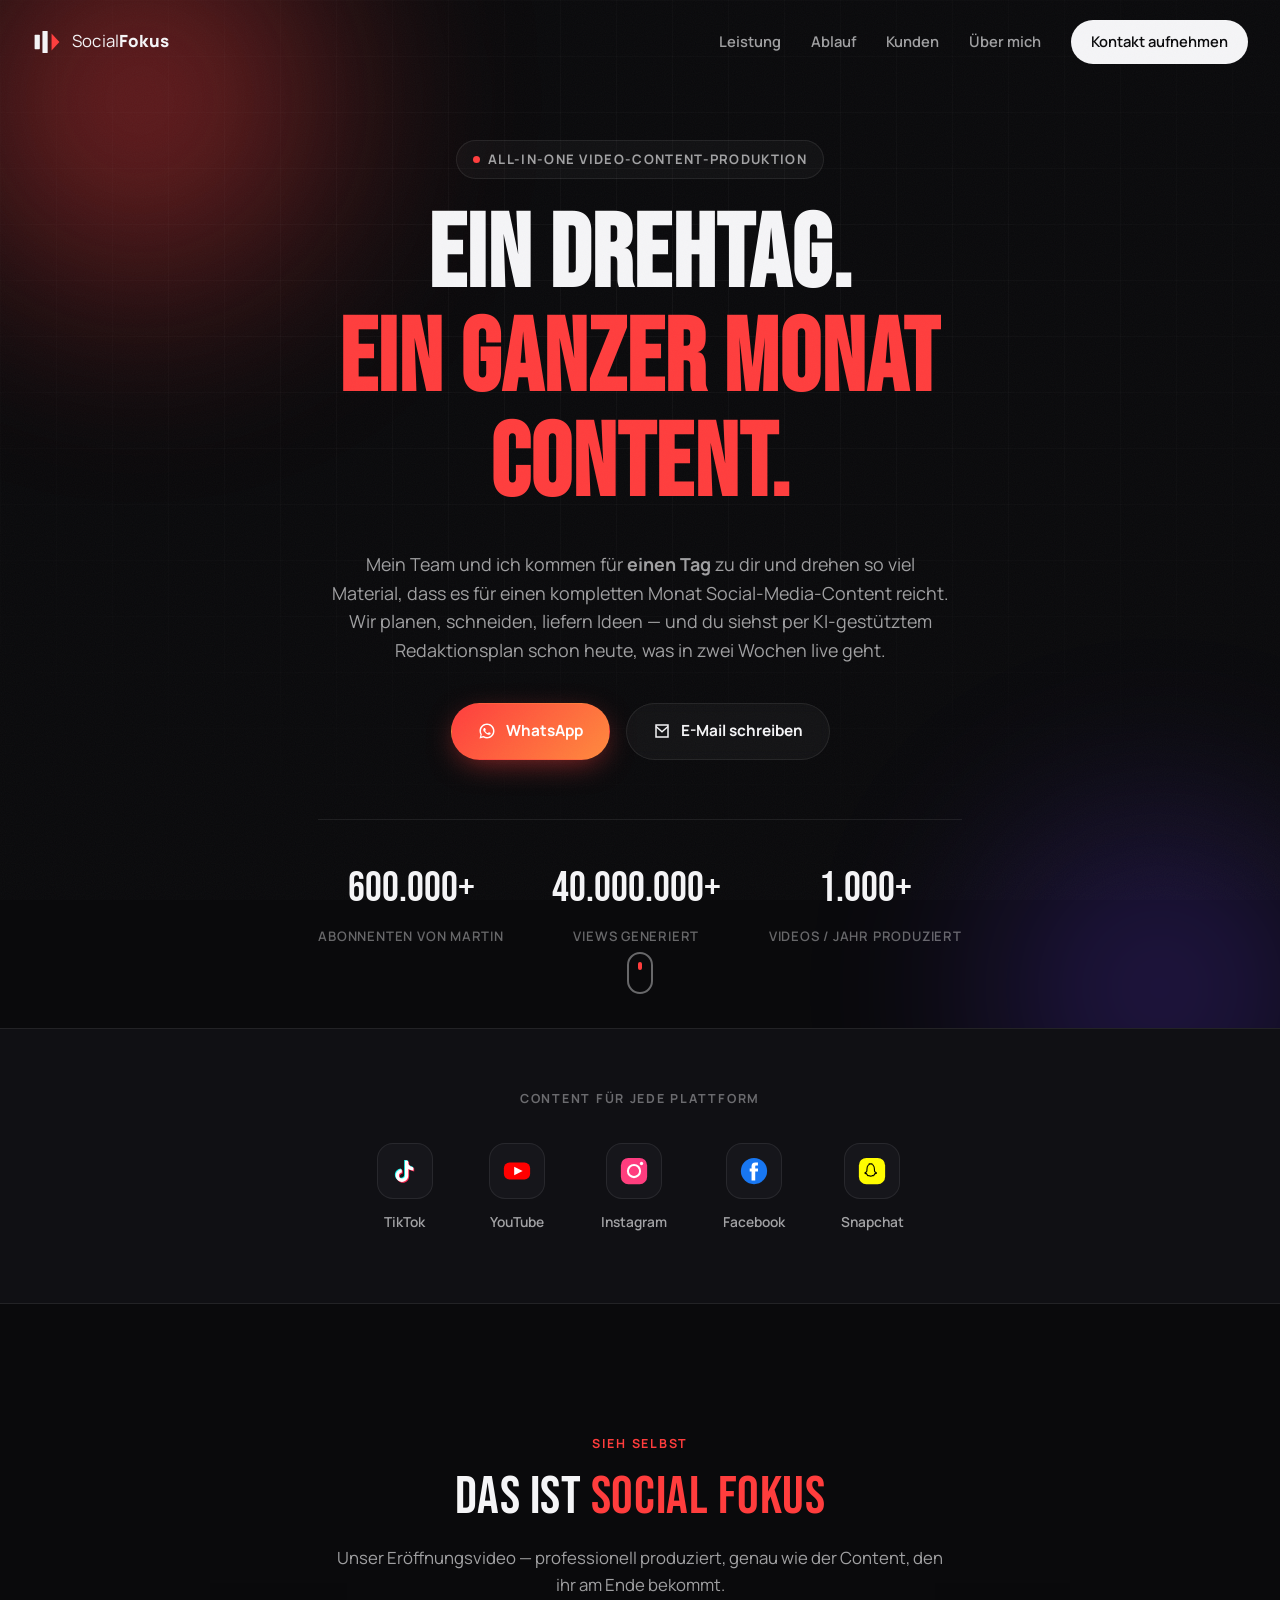
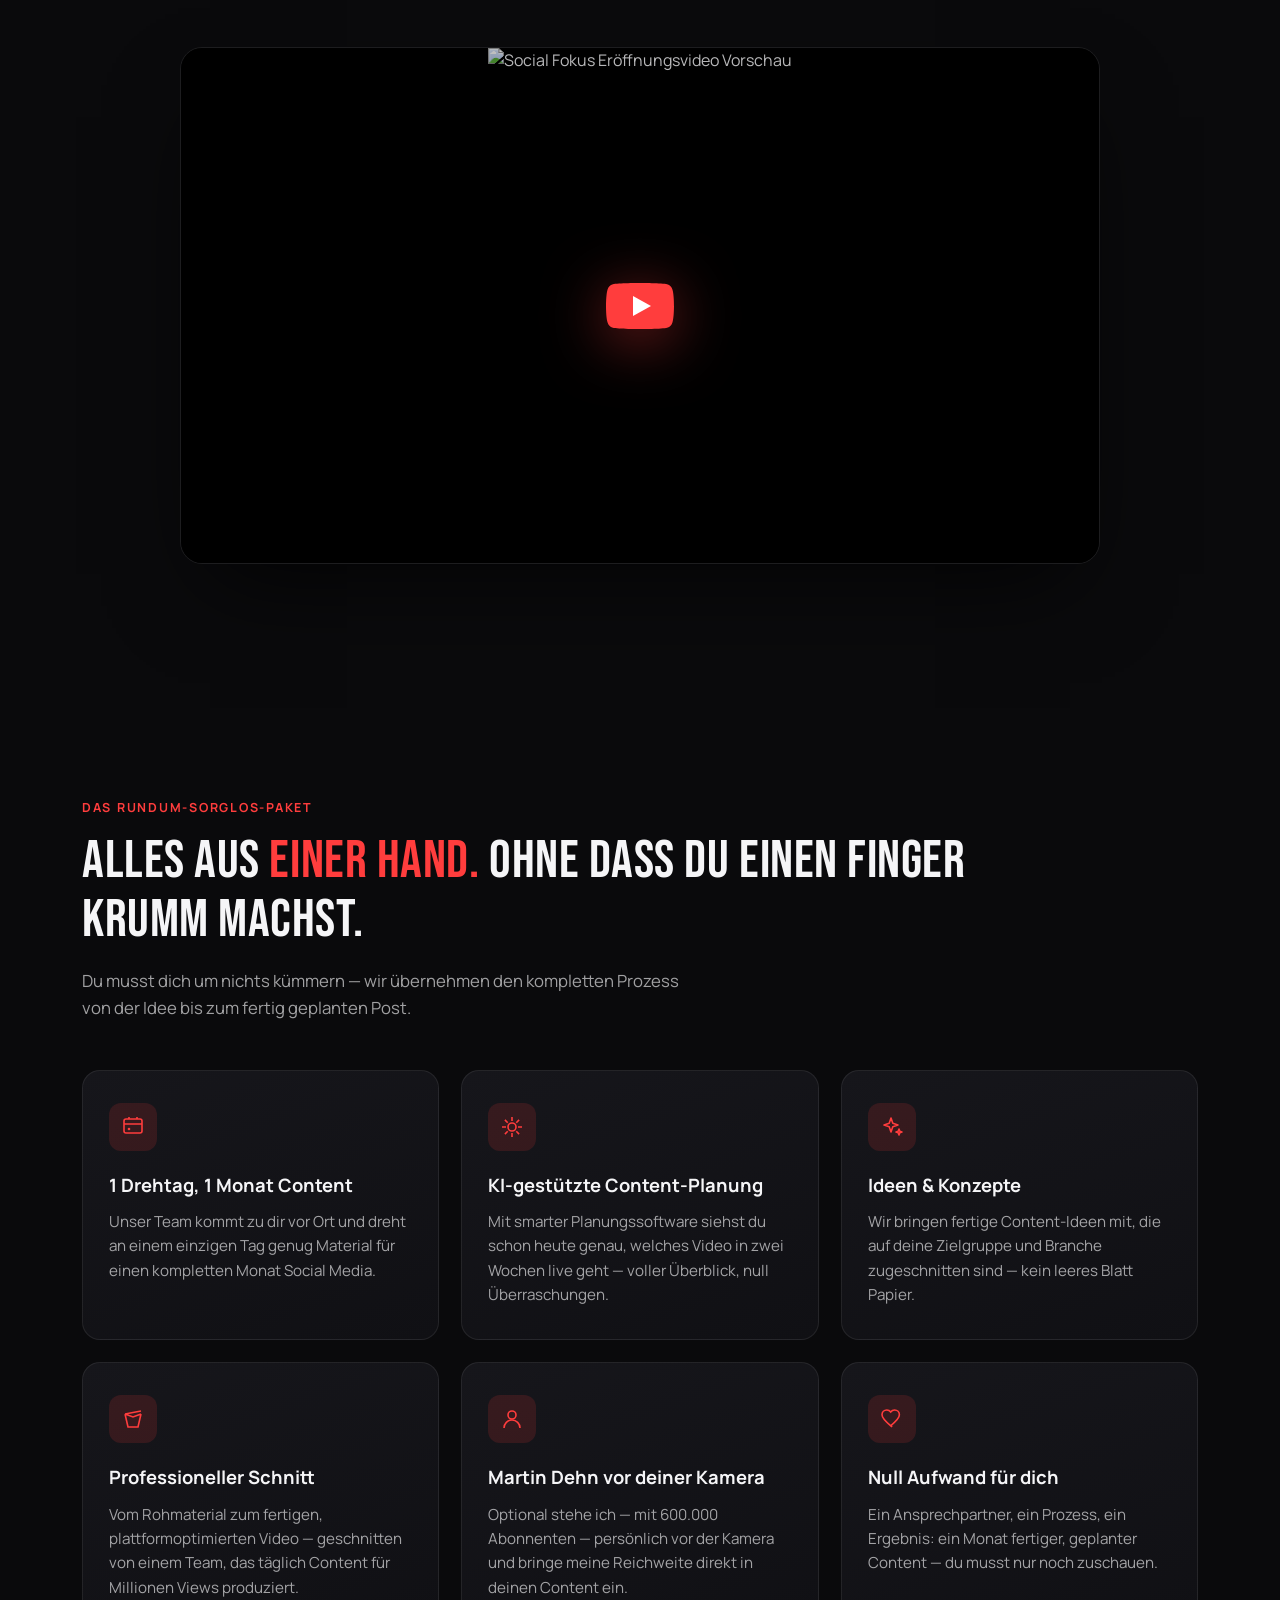
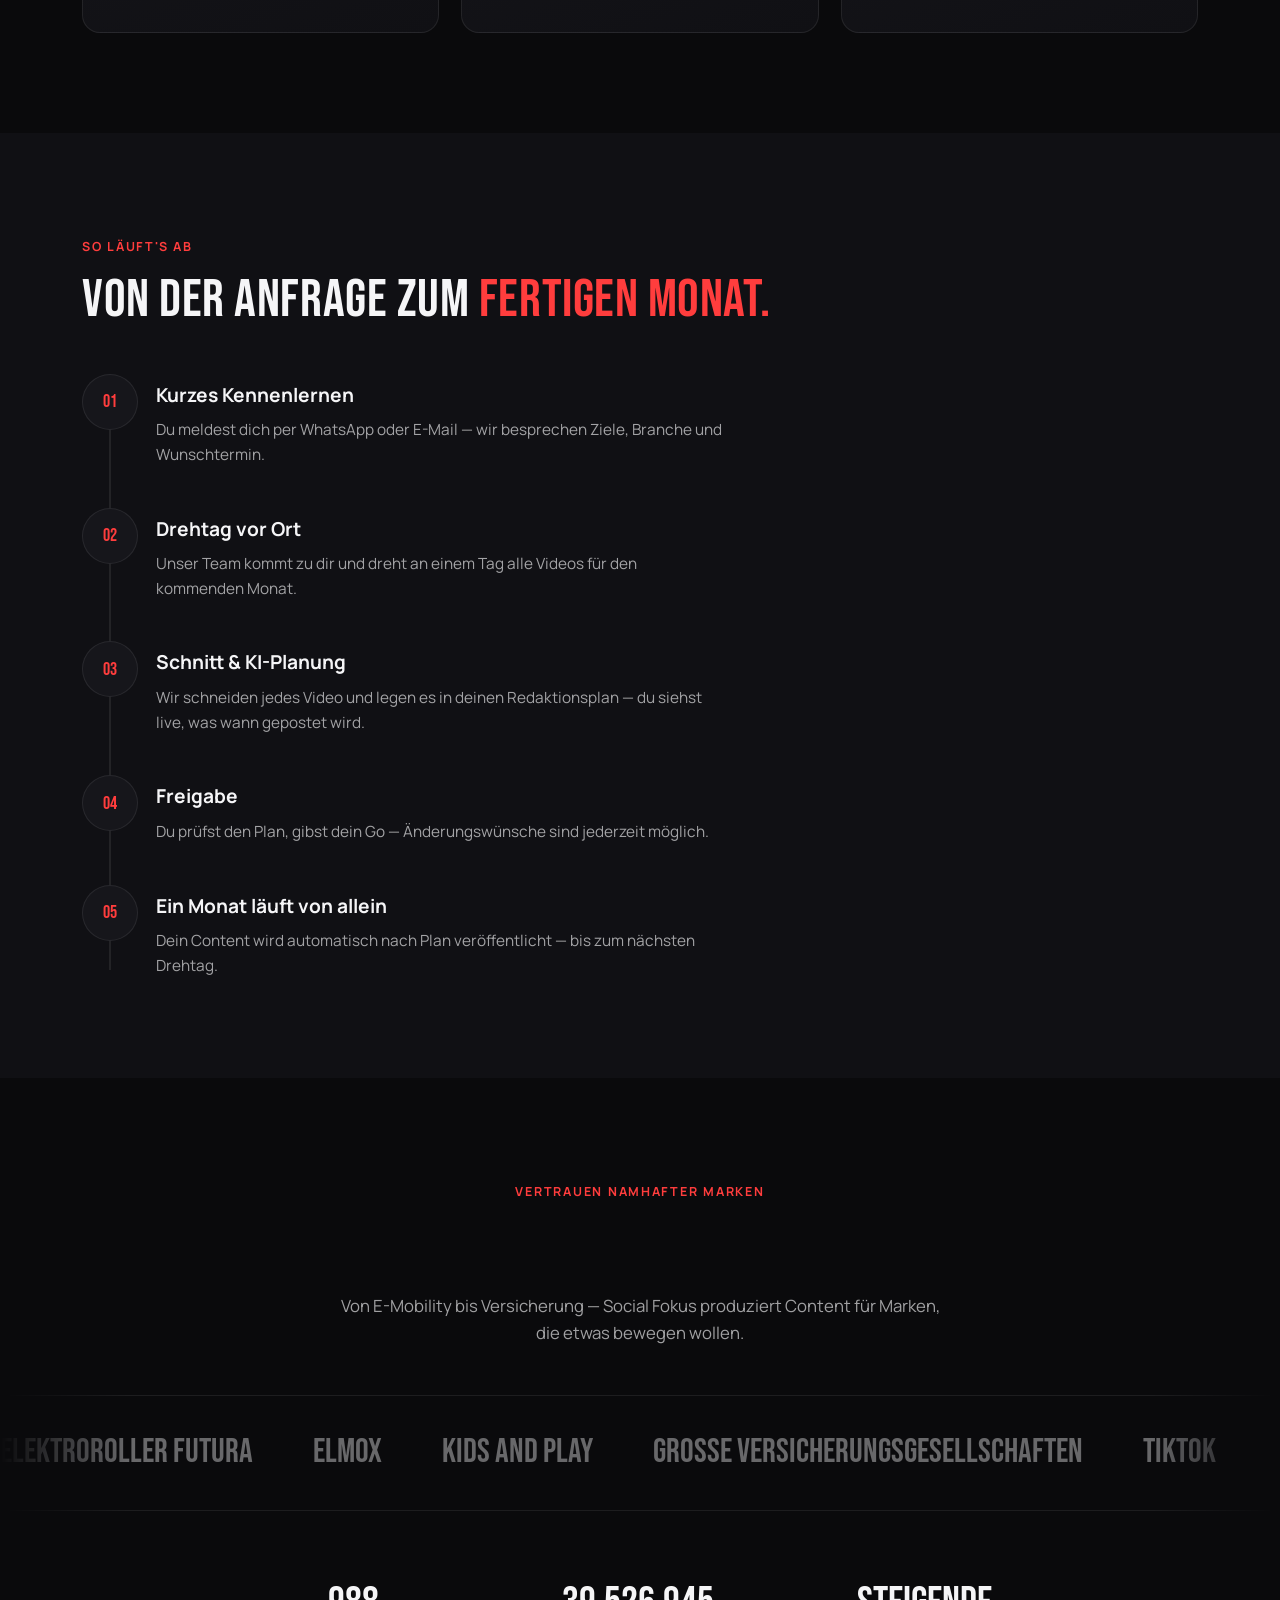
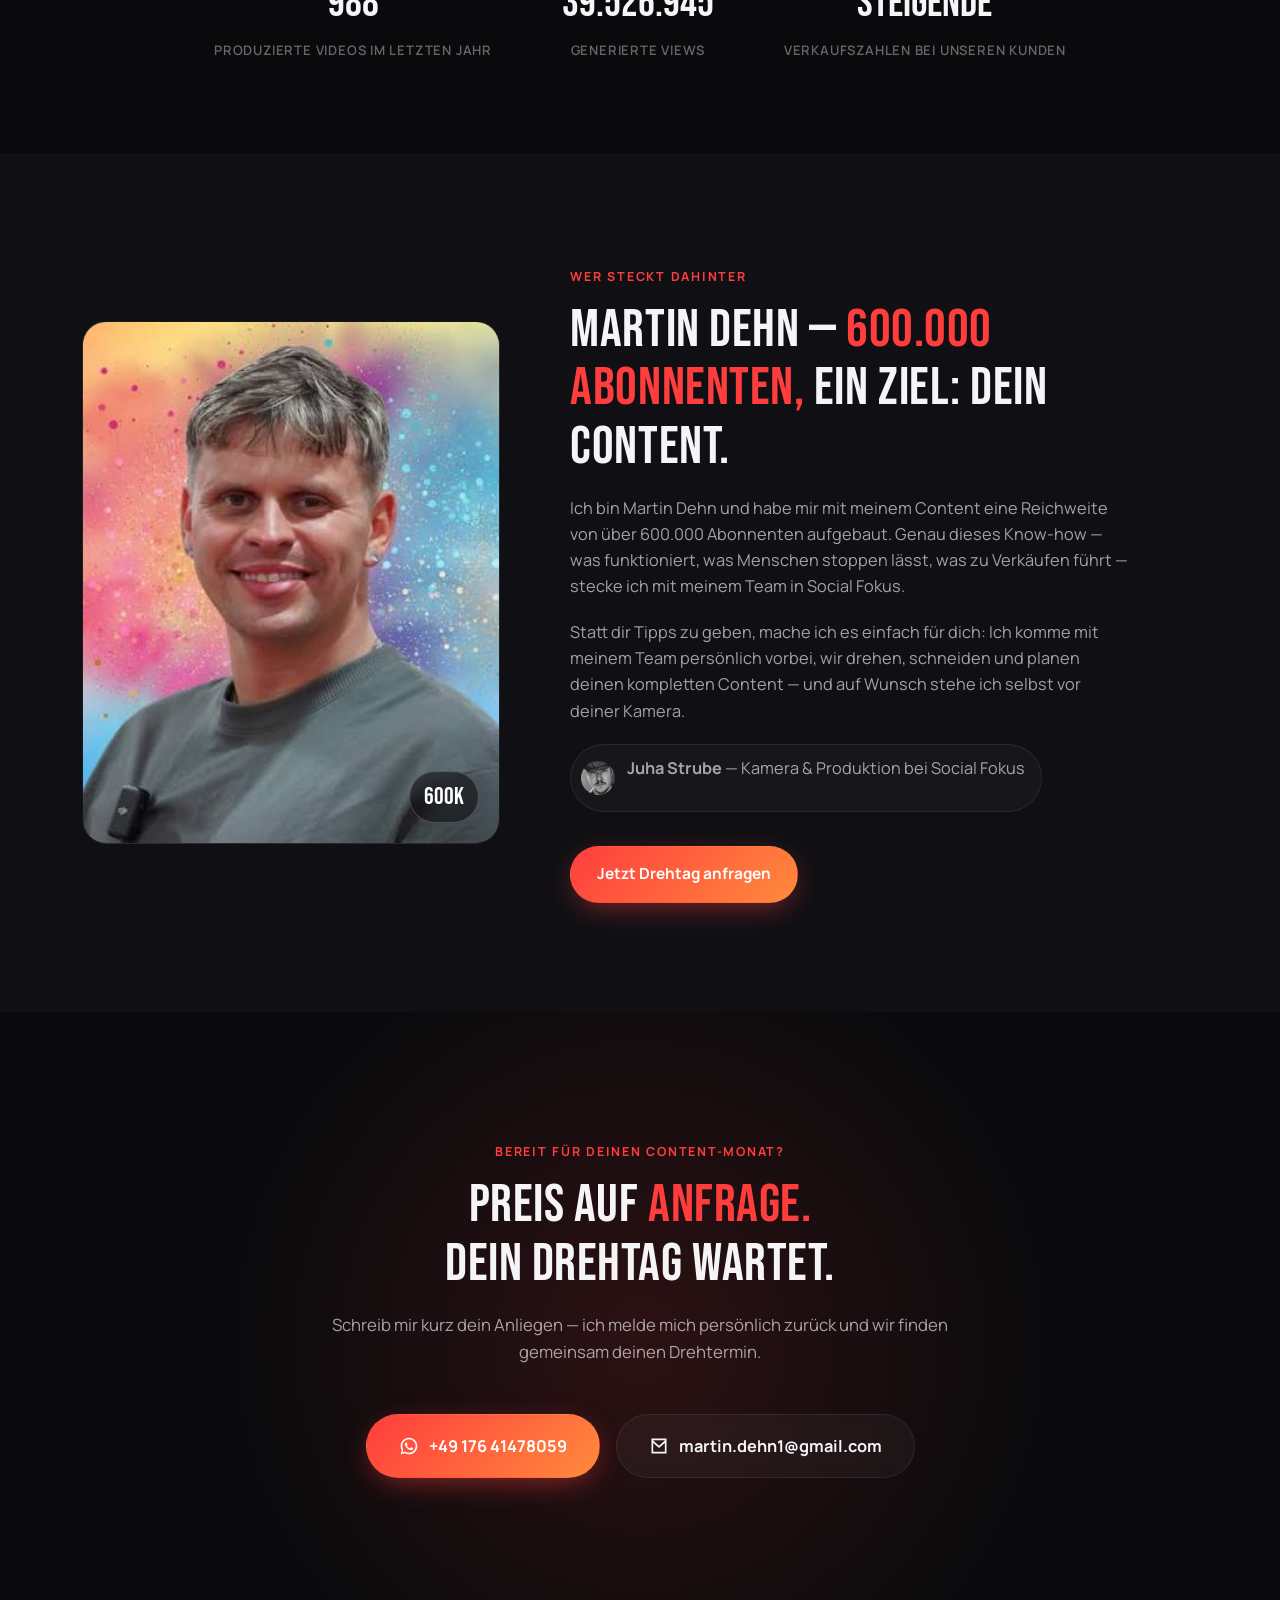
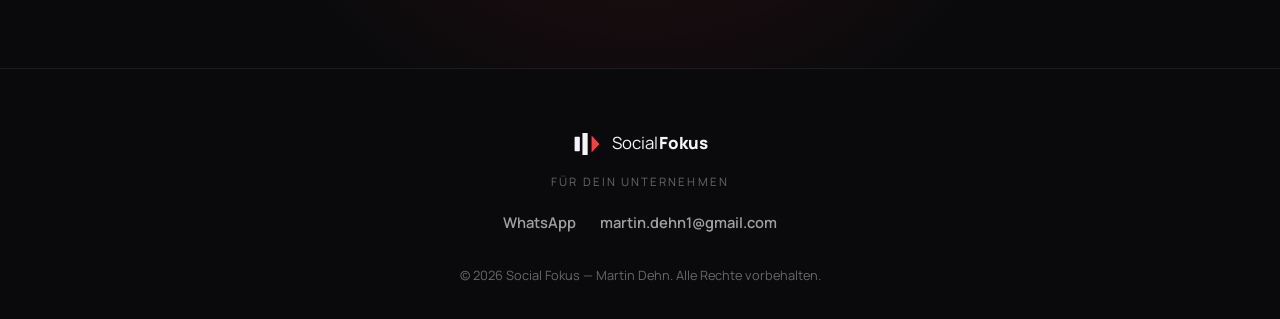
==== commit 8b82e59b: "Add real photos for Martin Dehn and Juha Strube Replaces the placeholder logo-mark visual in the Abo" ====
--- a/index.html
+++ b/index.html
@@ -334,11 +334,7 @@
     <div class="section-inner about-grid">
       <div class="about-visual reveal" data-reveal>
         <div class="about-frame">
-          <svg viewBox="0 0 46 46" fill="none" class="about-logo-mark">
-            <rect x="4" y="12" width="8" height="22" rx="1" fill="currentColor"/>
-            <rect x="16" y="6" width="8" height="34" rx="1" fill="currentColor"/>
-            <polygon points="30,10 42,23 30,36" fill="currentColor" class="logo-play"/>
-          </svg>
+          <img src="assets/img/martin-dehn.jpg" alt="Martin Dehn" class="about-photo">
           <span class="about-frame-num">600K</span>
         </div>
       </div>
@@ -355,6 +351,12 @@
           persönlich vorbei, wir drehen, schneiden und planen deinen kompletten Content — und
           auf Wunsch stehe ich selbst vor deiner Kamera.
         </p>
+
+        <div class="team-credit reveal" data-reveal>
+          <img src="assets/img/juha-strube.jpg" alt="Juha Strube" class="team-avatar">
+          <p><strong>Juha Strube</strong> — Kamera &amp; Produktion bei Social Fokus</p>
+        </div>
+
         <a href="#kontakt" class="btn btn-primary reveal" data-reveal>Jetzt Drehtag anfragen</a>
       </div>
     </div>
--- a/assets/css/style.css
+++ b/assets/css/style.css
@@ -796,20 +796,27 @@
   background: radial-gradient(circle at 30% 20%, rgba(255, 61, 61, 0.25), transparent 55%);
 }
 
-.about-logo-mark {
-  width: 44%;
-  color: rgba(255, 255, 255, 0.9);
+.about-photo {
+  width: 100%;
+  height: 100%;
+  object-fit: cover;
+  object-position: 50% 25%;
   position: relative;
   z-index: 1;
 }
 
 .about-frame-num {
   position: absolute;
-  bottom: 24px; right: 26px;
+  bottom: 20px; right: 20px;
   font-family: var(--font-display);
-  font-size: 2.4rem;
-  color: var(--accent);
-  z-index: 1;
+  font-size: 1.5rem;
+  color: #fff;
+  background: rgba(10, 10, 12, 0.55);
+  backdrop-filter: blur(6px);
+  border: 1px solid rgba(255, 255, 255, 0.2);
+  padding: 6px 14px;
+  border-radius: 100px;
+  z-index: 2;
 }
 
 .about-text p:not(.tag) {
@@ -818,6 +825,35 @@
   font-size: 1.02rem;
   max-width: 560px;
 }
+
+.team-credit {
+  display: flex;
+  align-items: center;
+  gap: 12px;
+  margin-bottom: 28px;
+  padding: 10px 16px 10px 10px;
+  border: 1px solid var(--line);
+  border-radius: 100px;
+  background: rgba(255, 255, 255, 0.03);
+  width: fit-content;
+}
+
+.team-avatar {
+  width: 34px;
+  height: 34px;
+  border-radius: 50%;
+  object-fit: cover;
+  object-position: 50% 44%;
+  flex-shrink: 0;
+}
+
+.team-credit p {
+  margin: 0;
+  font-size: 0.86rem;
+  color: var(--text-faint);
+}
+
+.team-credit strong { color: var(--text-dim); font-weight: 700; }
 
 .about-text .btn { margin-top: 6px; }
 
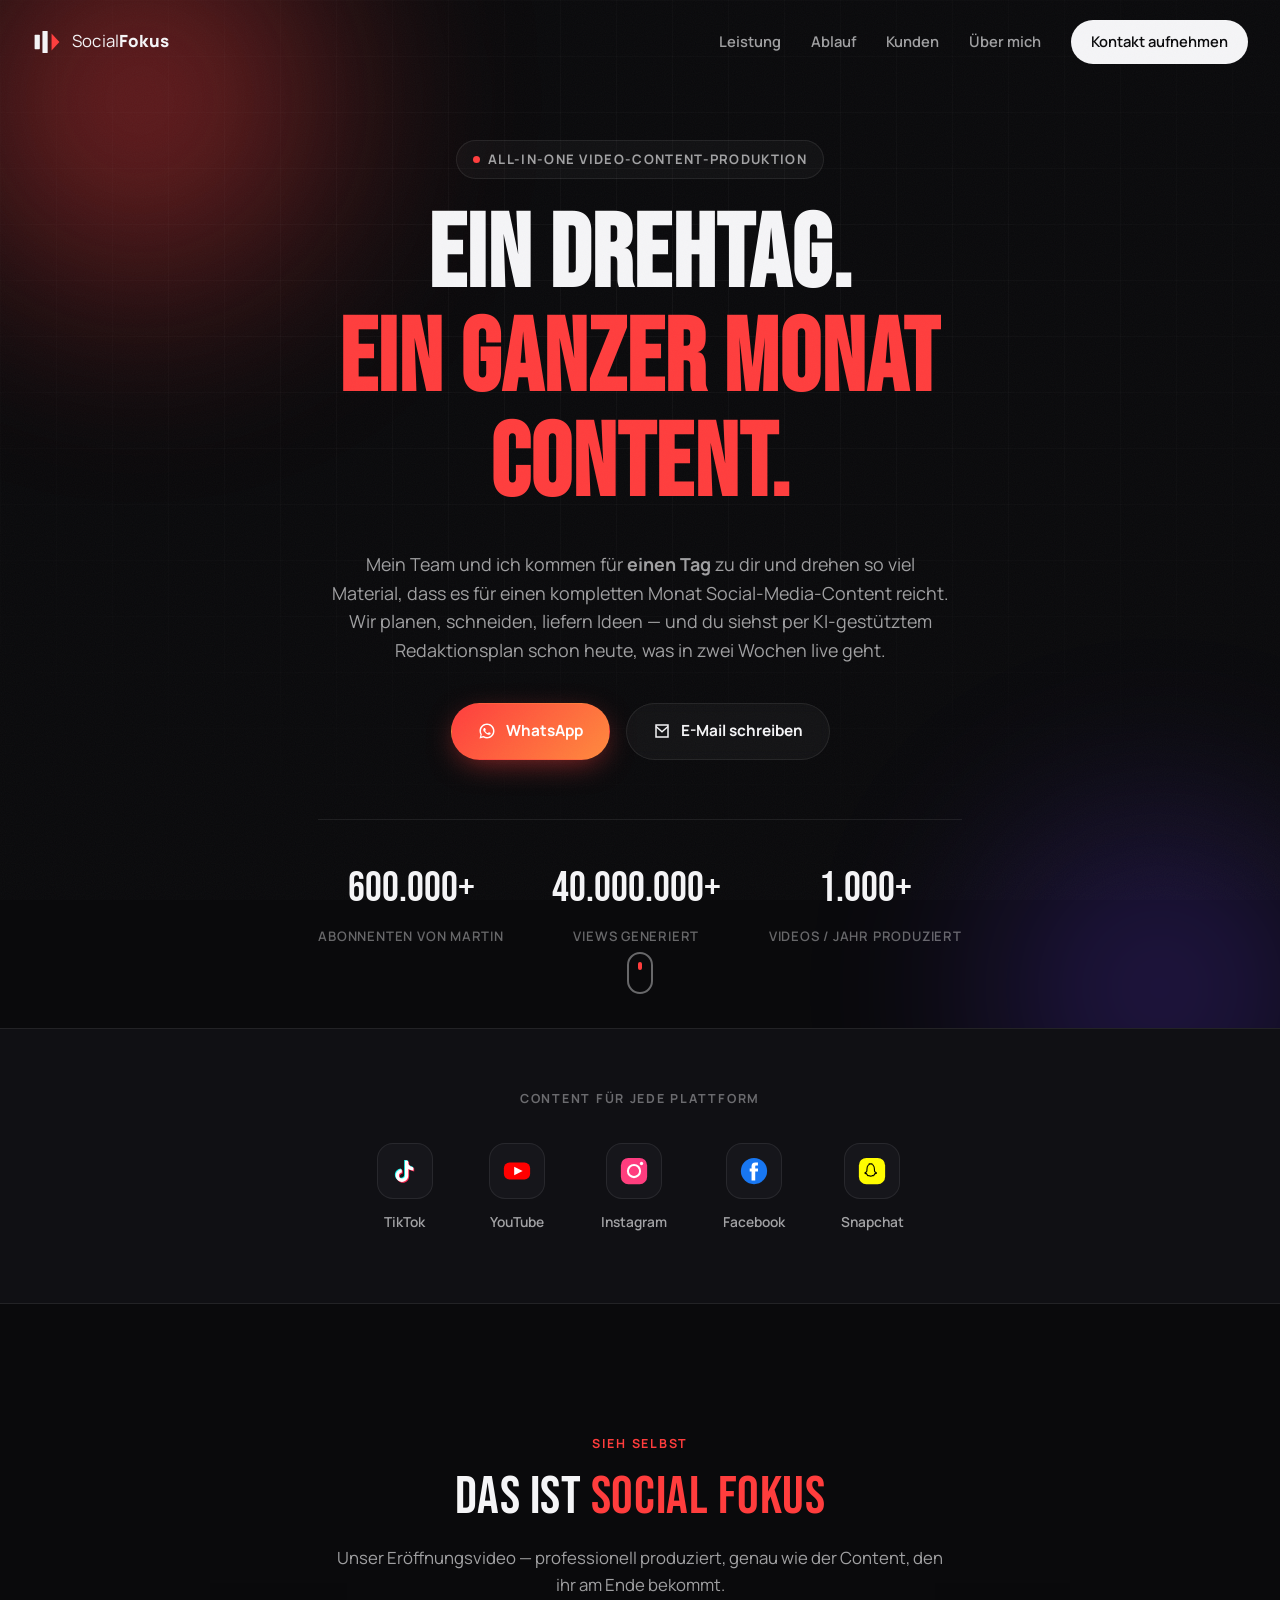
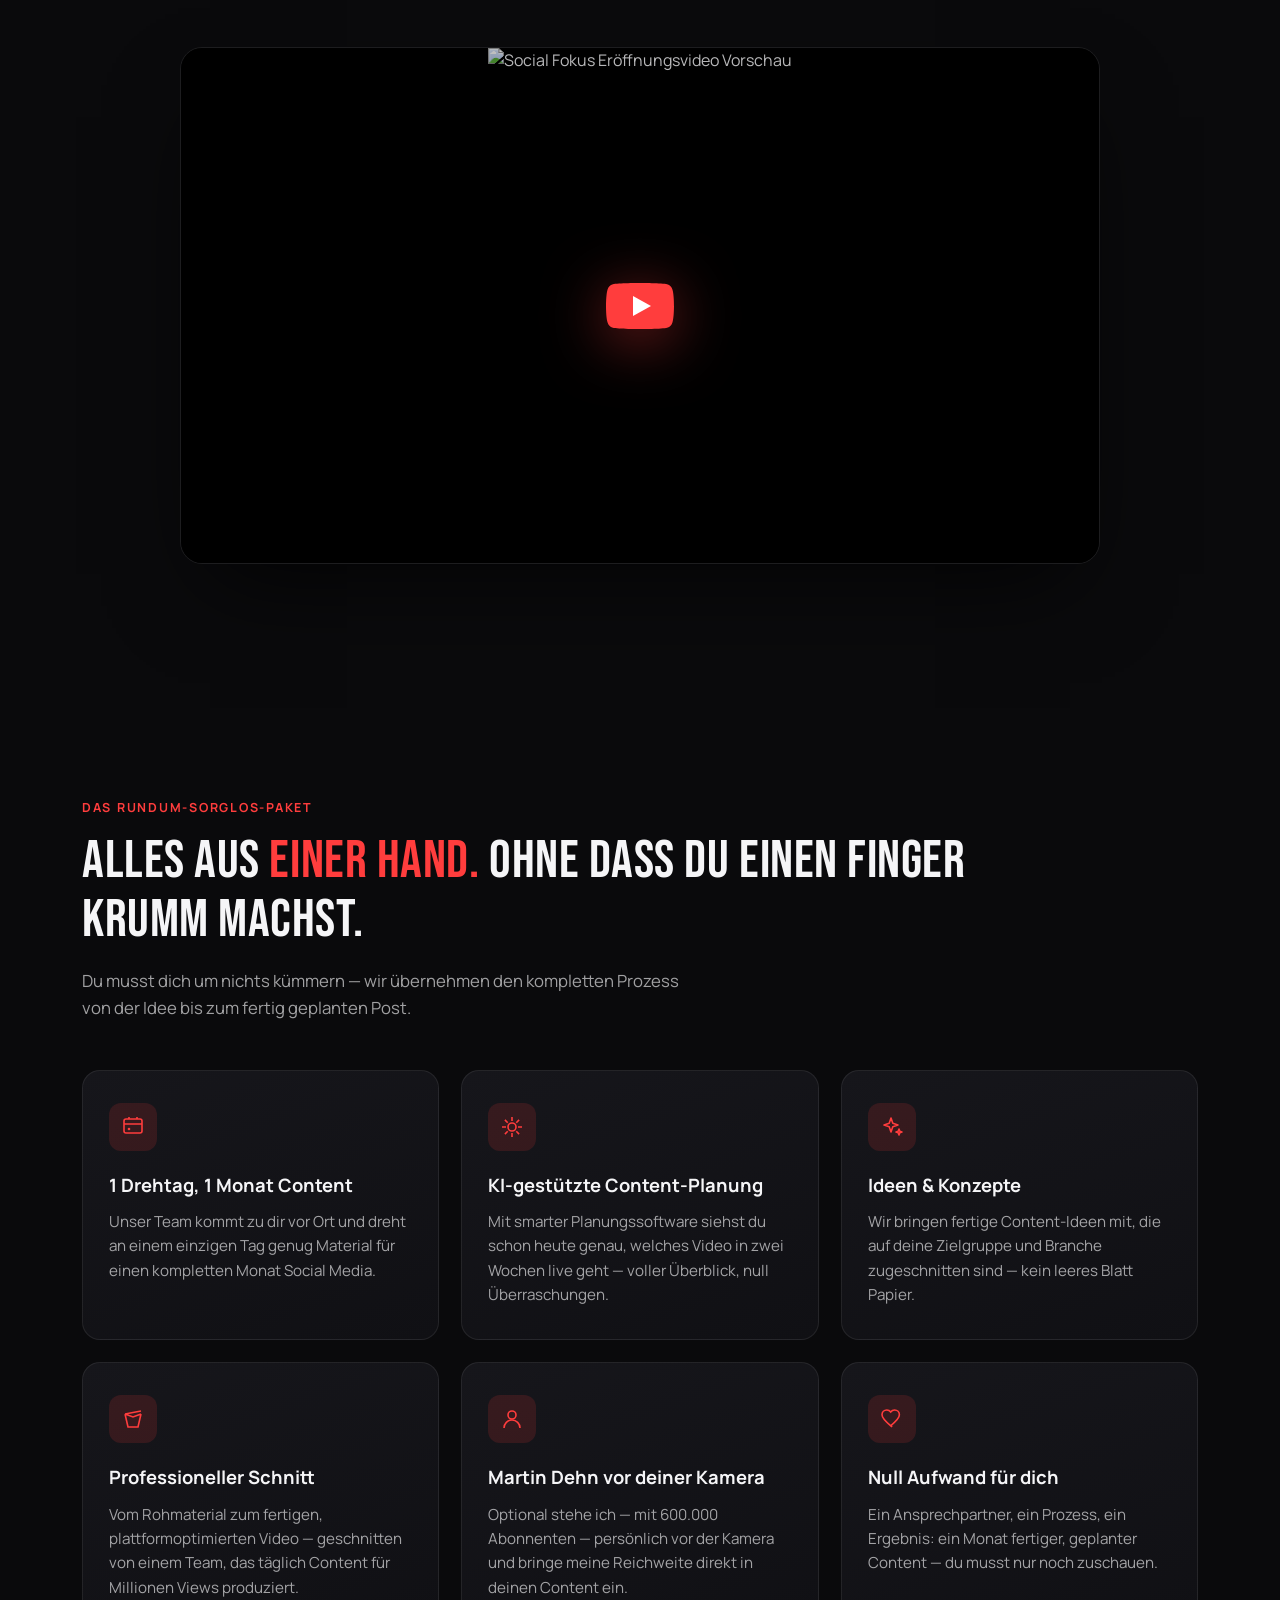
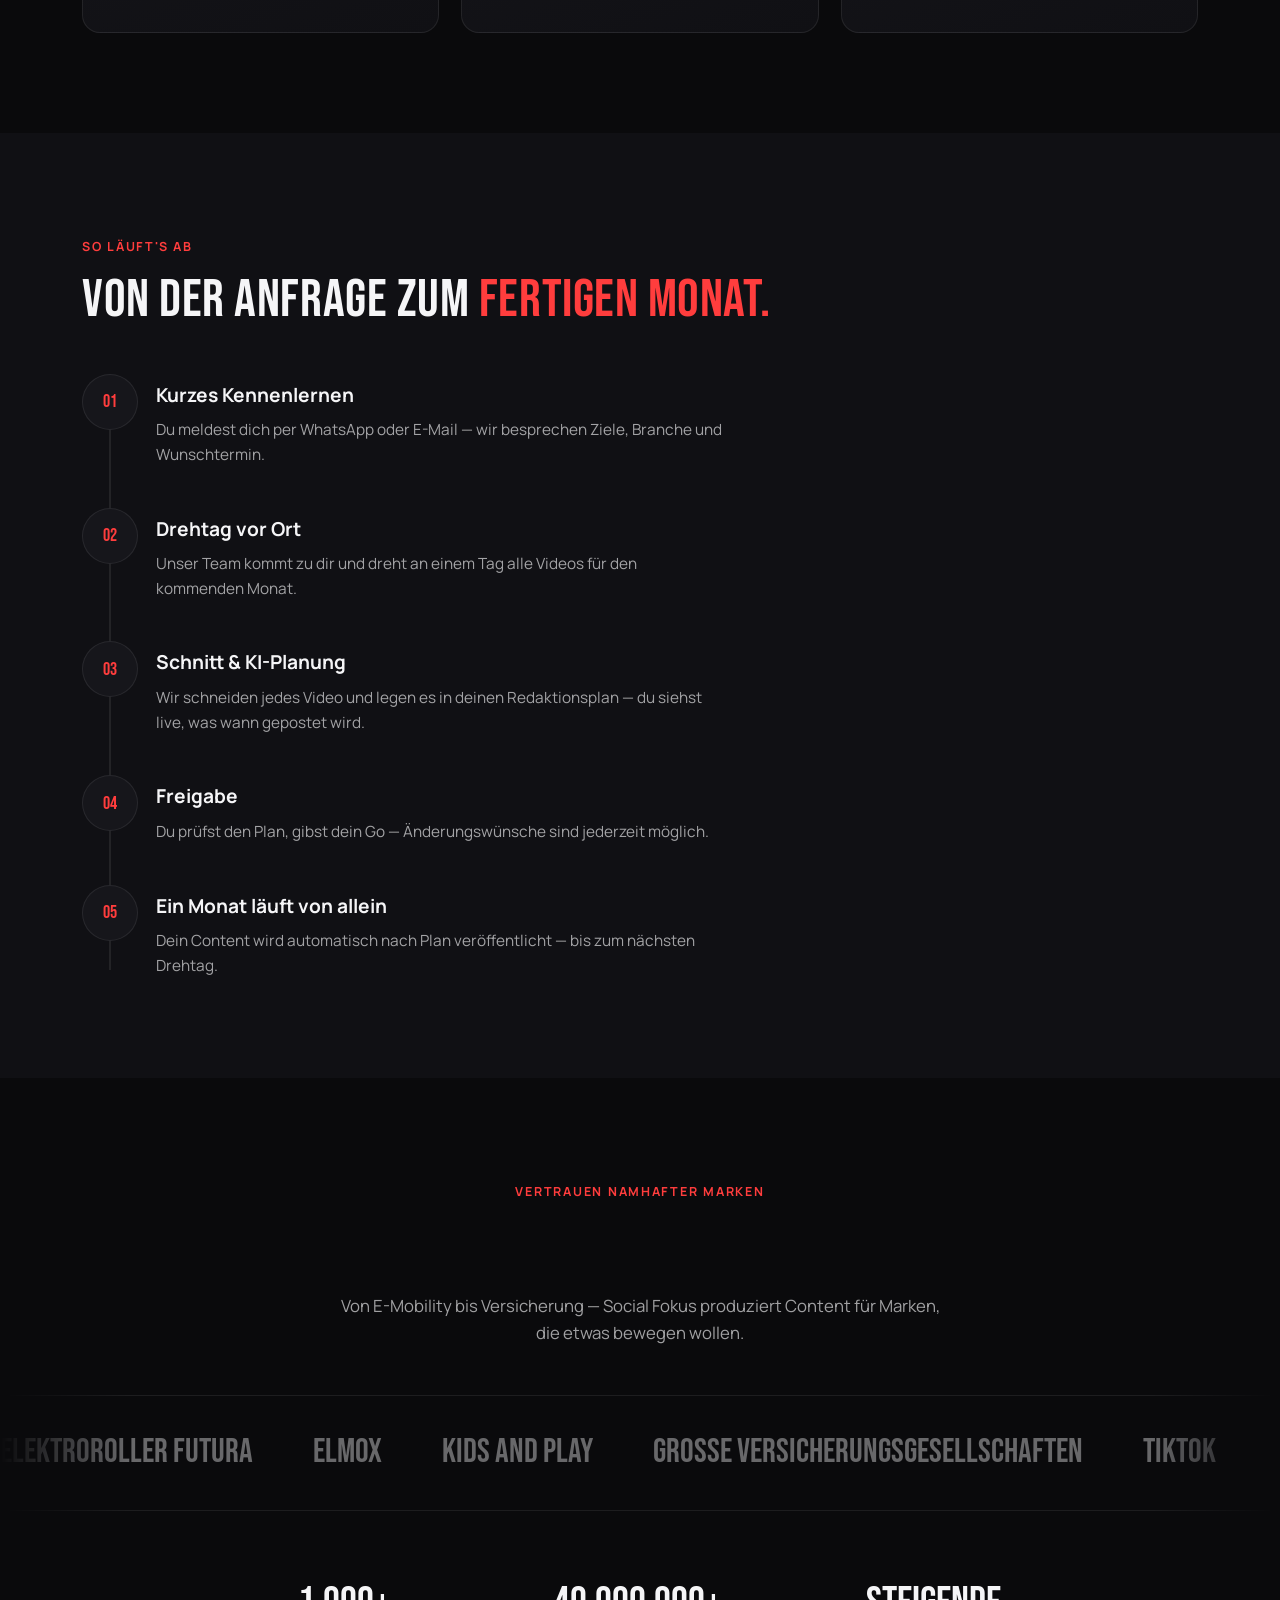
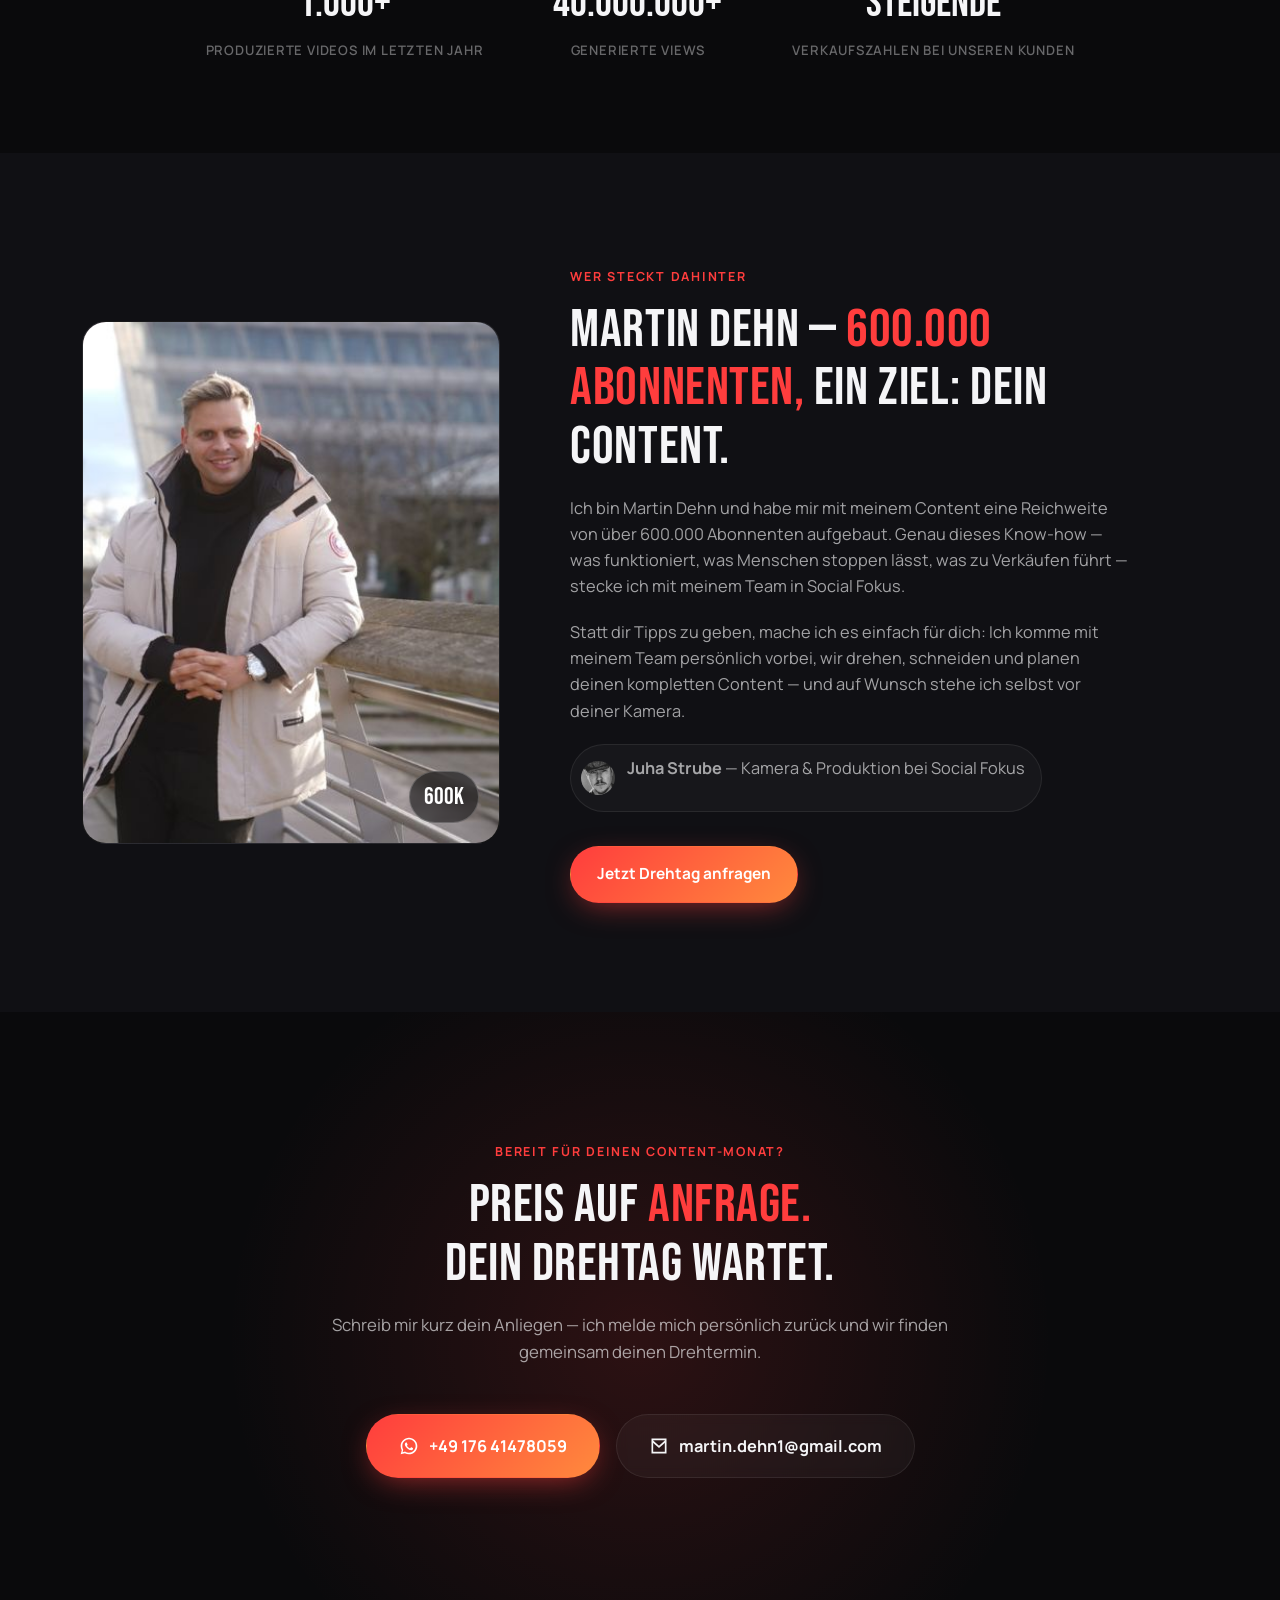
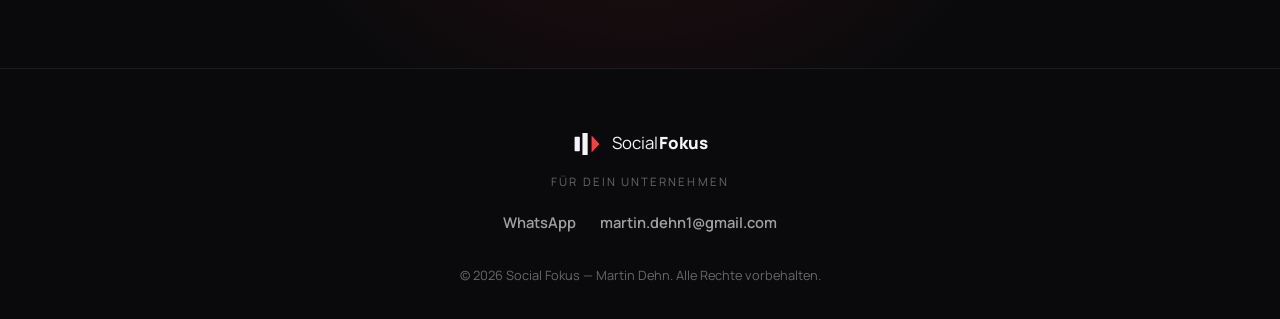
==== commit f3e887bc: "Add Martin/Juha profile switch and update Martin's photo The Juha Strube credit in the About section" ====
--- a/index.html
+++ b/index.html
@@ -330,34 +330,61 @@
   </section>
 
   <!-- ÜBER MARTIN -->
-  <section class="about" id="martin">
+  <section class="about" id="martin" data-active-profile="martin">
     <div class="section-inner about-grid">
       <div class="about-visual reveal" data-reveal>
         <div class="about-frame">
-          <img src="assets/img/martin-dehn.jpg" alt="Martin Dehn" class="about-photo">
-          <span class="about-frame-num">600K</span>
-        </div>
-      </div>
-      <div class="about-text">
-        <p class="tag reveal" data-reveal>Wer steckt dahinter</p>
-        <h2 class="reveal" data-reveal>Martin Dehn — <span class="accent">600.000 Abonnenten,</span> ein Ziel: dein Content.</h2>
-        <p class="reveal" data-reveal>
-          Ich bin Martin Dehn und habe mir mit meinem Content eine Reichweite von über
-          600.000 Abonnenten aufgebaut. Genau dieses Know-how — was funktioniert, was Menschen
-          stoppen lässt, was zu Verkäufen führt — stecke ich mit meinem Team in Social Fokus.
-        </p>
-        <p class="reveal" data-reveal>
-          Statt dir Tipps zu geben, mache ich es einfach für dich: Ich komme mit meinem Team
-          persönlich vorbei, wir drehen, schneiden und planen deinen kompletten Content — und
-          auf Wunsch stehe ich selbst vor deiner Kamera.
-        </p>
-
-        <div class="team-credit reveal" data-reveal>
-          <img src="assets/img/juha-strube.jpg" alt="Juha Strube" class="team-avatar">
-          <p><strong>Juha Strube</strong> — Kamera &amp; Produktion bei Social Fokus</p>
-        </div>
-
-        <a href="#kontakt" class="btn btn-primary reveal" data-reveal>Jetzt Drehtag anfragen</a>
+          <img src="assets/img/martin-dehn.jpg" alt="Martin Dehn" class="about-photo" data-profile-photo="martin">
+          <img src="assets/img/juha-strube.jpg" alt="Juha Strube" class="about-photo" data-profile-photo="juha">
+          <span class="about-frame-num" data-profile-badge="martin">600K</span>
+          <span class="about-frame-num" data-profile-badge="juha">20+ Jahre</span>
+        </div>
+      </div>
+      <div class="about-text reveal" data-reveal>
+
+        <div class="profile-panel" data-profile-panel="martin">
+          <p class="tag">Wer steckt dahinter</p>
+          <h2>Martin Dehn — <span class="accent">600.000 Abonnenten,</span> ein Ziel: dein Content.</h2>
+          <p>
+            Ich bin Martin Dehn und habe mir mit meinem Content eine Reichweite von über
+            600.000 Abonnenten aufgebaut. Genau dieses Know-how — was funktioniert, was Menschen
+            stoppen lässt, was zu Verkäufen führt — stecke ich mit meinem Team in Social Fokus.
+          </p>
+          <p>
+            Statt dir Tipps zu geben, mache ich es einfach für dich: Ich komme mit meinem Team
+            persönlich vorbei, wir drehen, schneiden und planen deinen kompletten Content — und
+            auf Wunsch stehe ich selbst vor deiner Kamera.
+          </p>
+          <button type="button" class="team-credit" data-switch-profile="juha">
+            <img src="assets/img/juha-strube.jpg" alt="Juha Strube" class="team-avatar">
+            <p><strong>Juha Strube</strong> — Kamera &amp; Produktion bei Social Fokus</p>
+          </button>
+          <a href="#kontakt" class="btn btn-primary">Jetzt Drehtag anfragen</a>
+        </div>
+
+        <div class="profile-panel" data-profile-panel="juha" hidden>
+          <p class="tag">Der Mann hinter der Kamera</p>
+          <h2>Juha Strube — <span class="accent">seit über 20 Jahren hinter der Linse.</span></h2>
+          <p>
+            Ich bin 38 und die Kamera begleitet mich seit meiner Jugend — mit 15 habe ich
+            angefangen, Videos zu schneiden und unterhaltsamen Content zu machen, von Comedy
+            über Musik bis zu kleinen Formaten. Aus der Leidenschaft, Menschen zum Lachen zu
+            bringen, wurde mein Beruf.
+          </p>
+          <p>
+            Seit über 20 Jahren entwickle ich mich in der Foto- und Videografie weiter — von
+            Musikvideos über Hochzeiten bis zu Imagefilmen, zwischenzeitlich mit eigenem
+            Fotostudio. Seit über 13 Jahren arbeite ich eng mit Martin zusammen: Mit Social Fokus
+            verbinden wir diese Erfahrung mit dem Blick für Inhalte, die nicht nur gut aussehen,
+            sondern Menschen wirklich erreichen.
+          </p>
+          <button type="button" class="team-credit" data-switch-profile="martin">
+            <img src="assets/img/martin-dehn.jpg" alt="Martin Dehn" class="team-avatar">
+            <p><strong>Martin Dehn</strong> — Gründer von Social Fokus</p>
+          </button>
+          <a href="#kontakt" class="btn btn-primary">Jetzt Drehtag anfragen</a>
+        </div>
+
       </div>
     </div>
   </section>
--- a/assets/css/style.css
+++ b/assets/css/style.css
@@ -797,13 +797,18 @@
 }
 
 .about-photo {
+  position: absolute;
+  inset: 0;
   width: 100%;
   height: 100%;
   object-fit: cover;
   object-position: 50% 25%;
-  position: relative;
-  z-index: 1;
-}
+  opacity: 0;
+  transition: opacity 0.5s var(--ease);
+}
+
+.about[data-active-profile="martin"] .about-photo[data-profile-photo="martin"] { opacity: 1; }
+.about[data-active-profile="juha"] .about-photo[data-profile-photo="juha"] { opacity: 1; }
 
 .about-frame-num {
   position: absolute;
@@ -817,7 +822,12 @@
   padding: 6px 14px;
   border-radius: 100px;
   z-index: 2;
-}
+  opacity: 0;
+  transition: opacity 0.5s var(--ease);
+}
+
+.about[data-active-profile="martin"] .about-frame-num[data-profile-badge="martin"] { opacity: 1; }
+.about[data-active-profile="juha"] .about-frame-num[data-profile-badge="juha"] { opacity: 1; }
 
 .about-text p:not(.tag) {
   color: var(--text-dim);
@@ -825,6 +835,12 @@
   font-size: 1.02rem;
   max-width: 560px;
 }
+
+.profile-panel {
+  transition: opacity 0.3s var(--ease);
+}
+
+.profile-panel.is-fading { opacity: 0; }
 
 .team-credit {
   display: flex;
@@ -836,7 +852,19 @@
   border-radius: 100px;
   background: rgba(255, 255, 255, 0.03);
   width: fit-content;
-}
+  cursor: pointer;
+  font: inherit;
+  text-align: left;
+  transition: border-color 0.3s var(--ease), background 0.3s var(--ease), transform 0.3s var(--ease);
+}
+
+.team-credit:hover {
+  border-color: rgba(255, 61, 61, 0.4);
+  background: rgba(255, 61, 61, 0.06);
+  transform: translateY(-2px);
+}
+
+.team-credit:focus-visible { outline: 2px solid var(--accent); outline-offset: 3px; }
 
 .team-avatar {
   width: 34px;
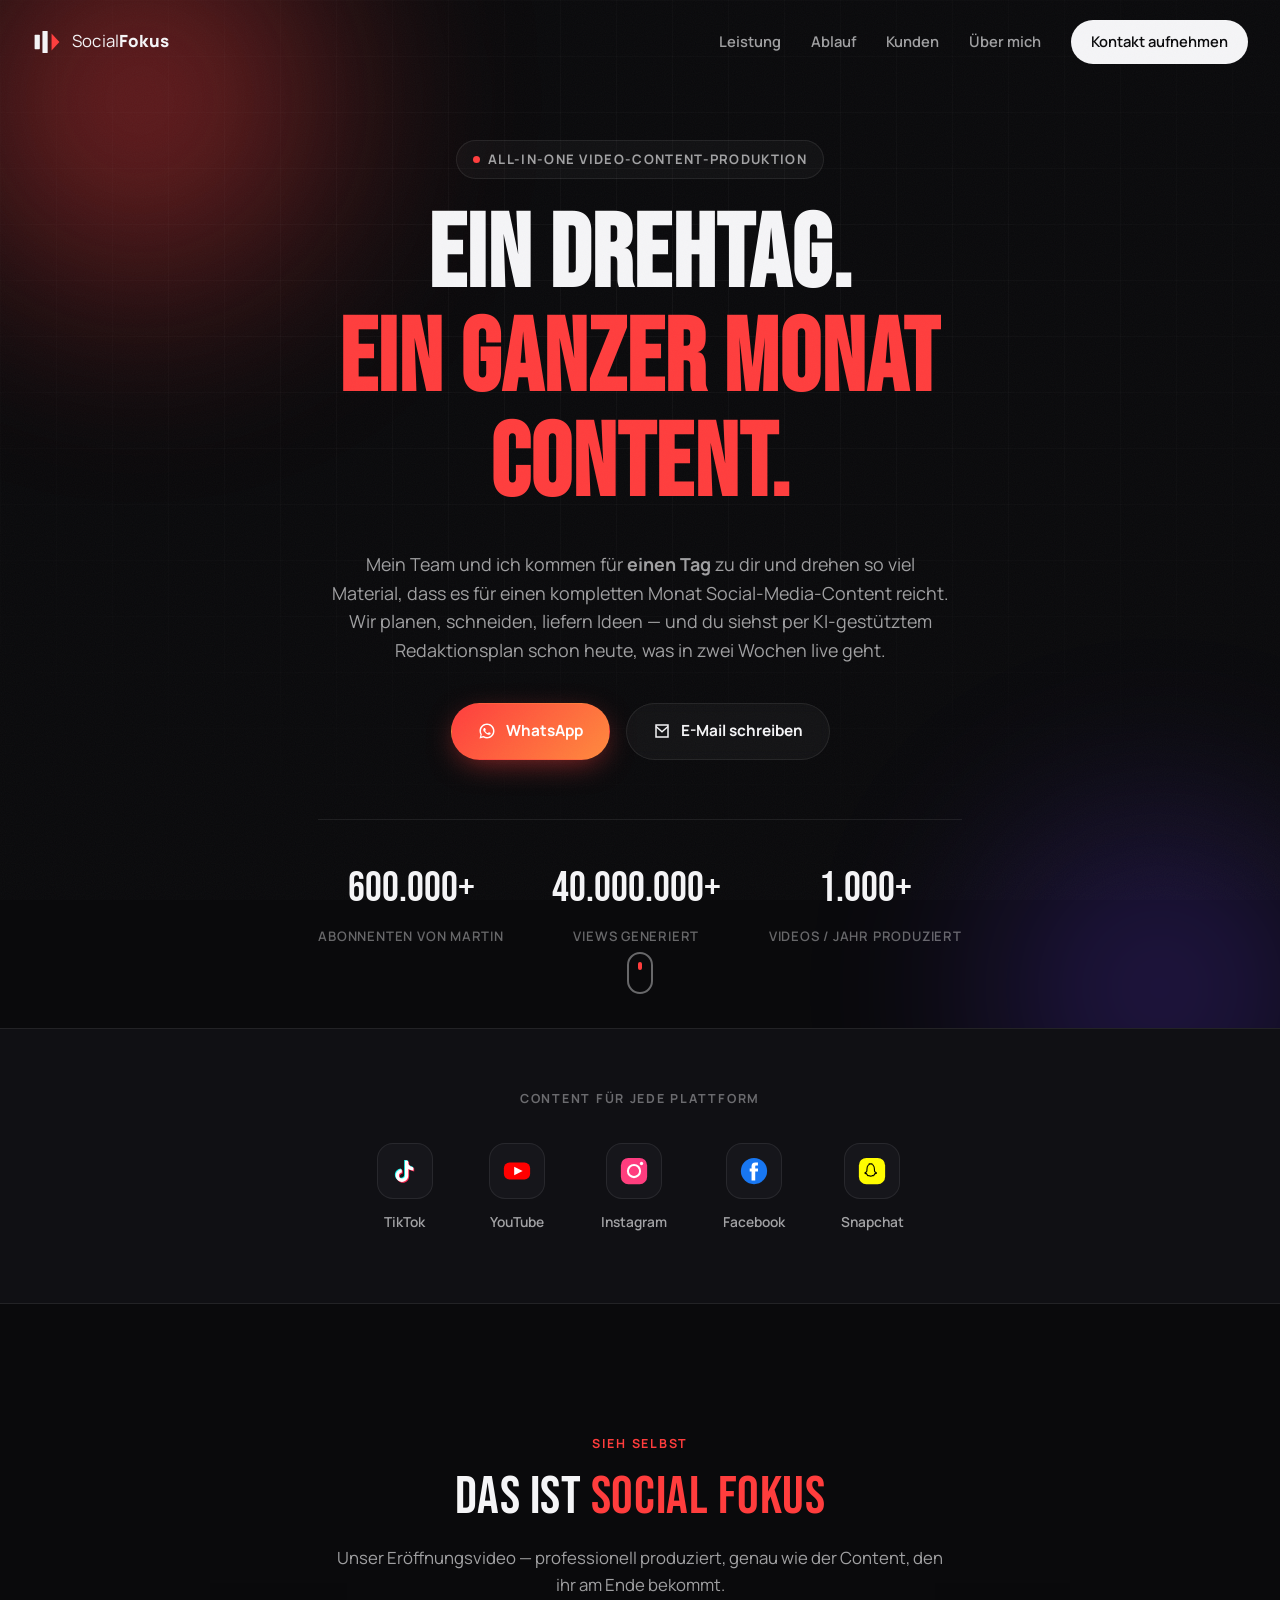
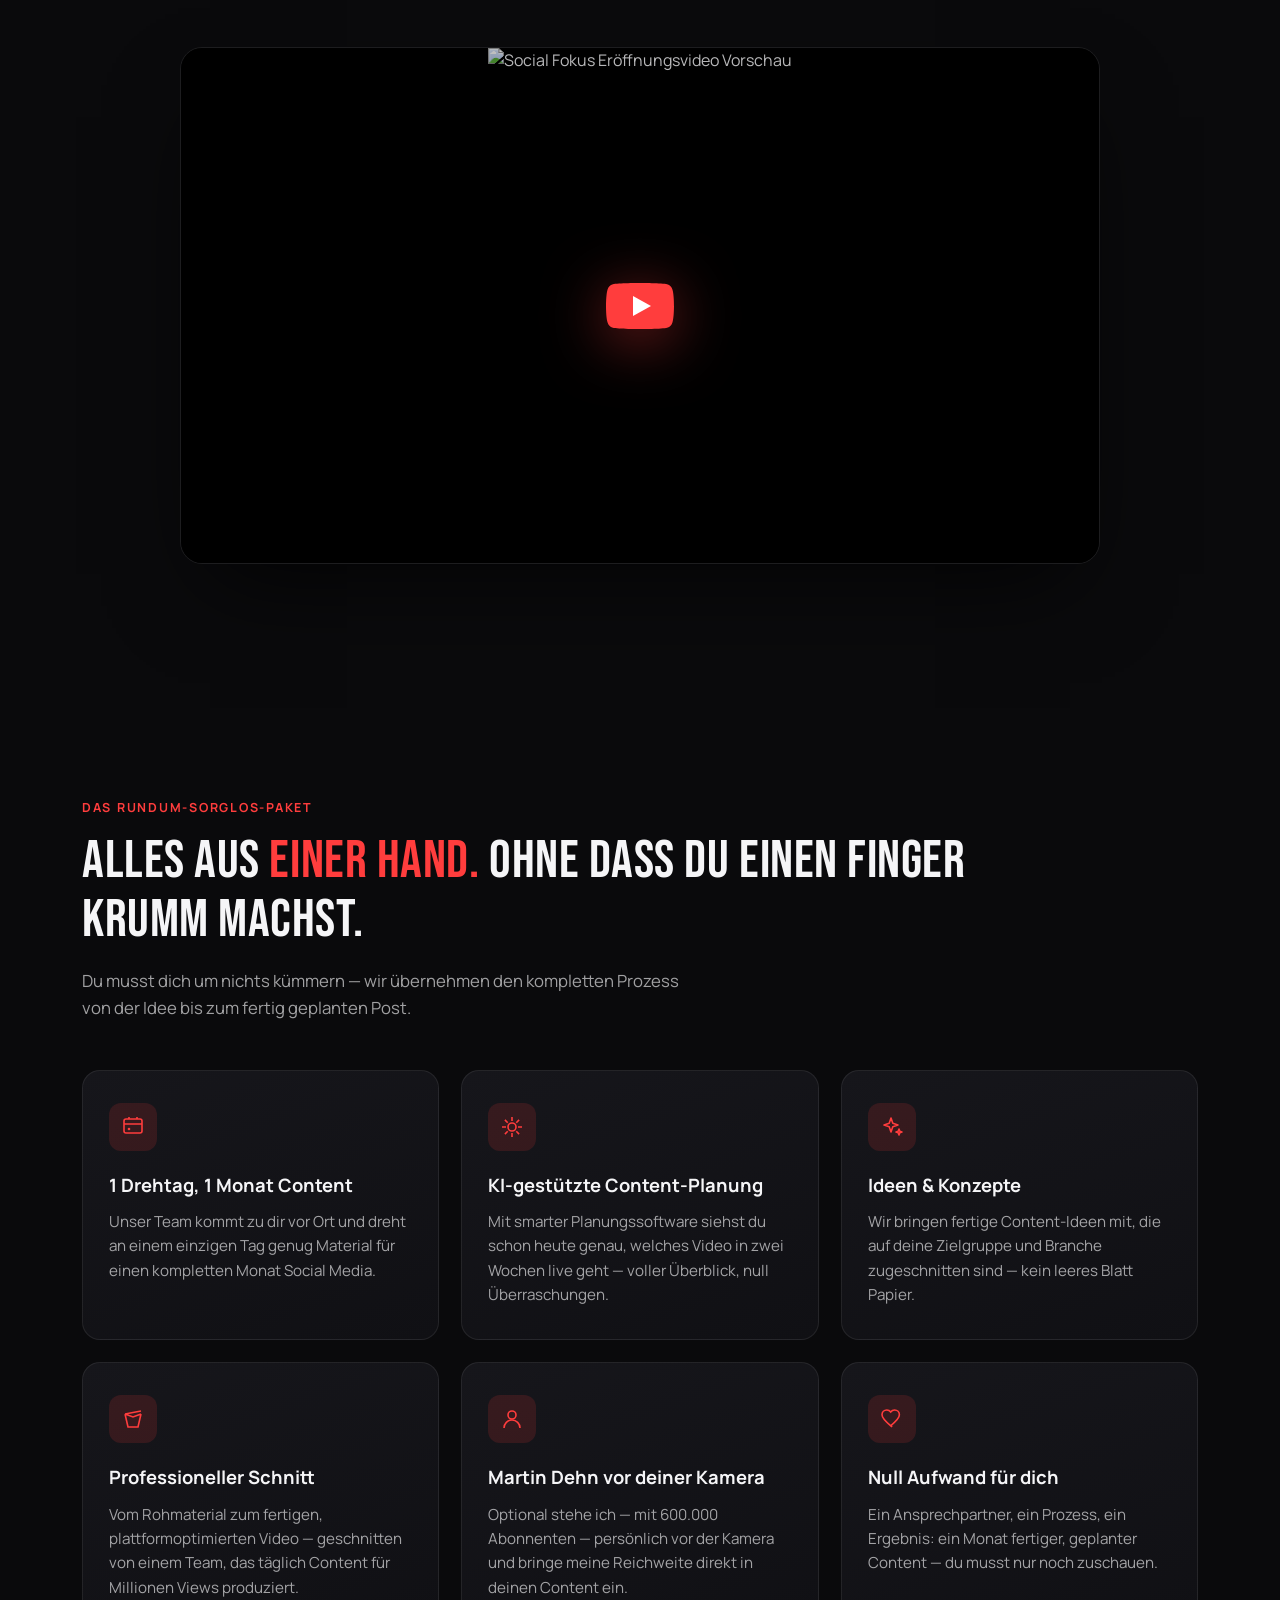
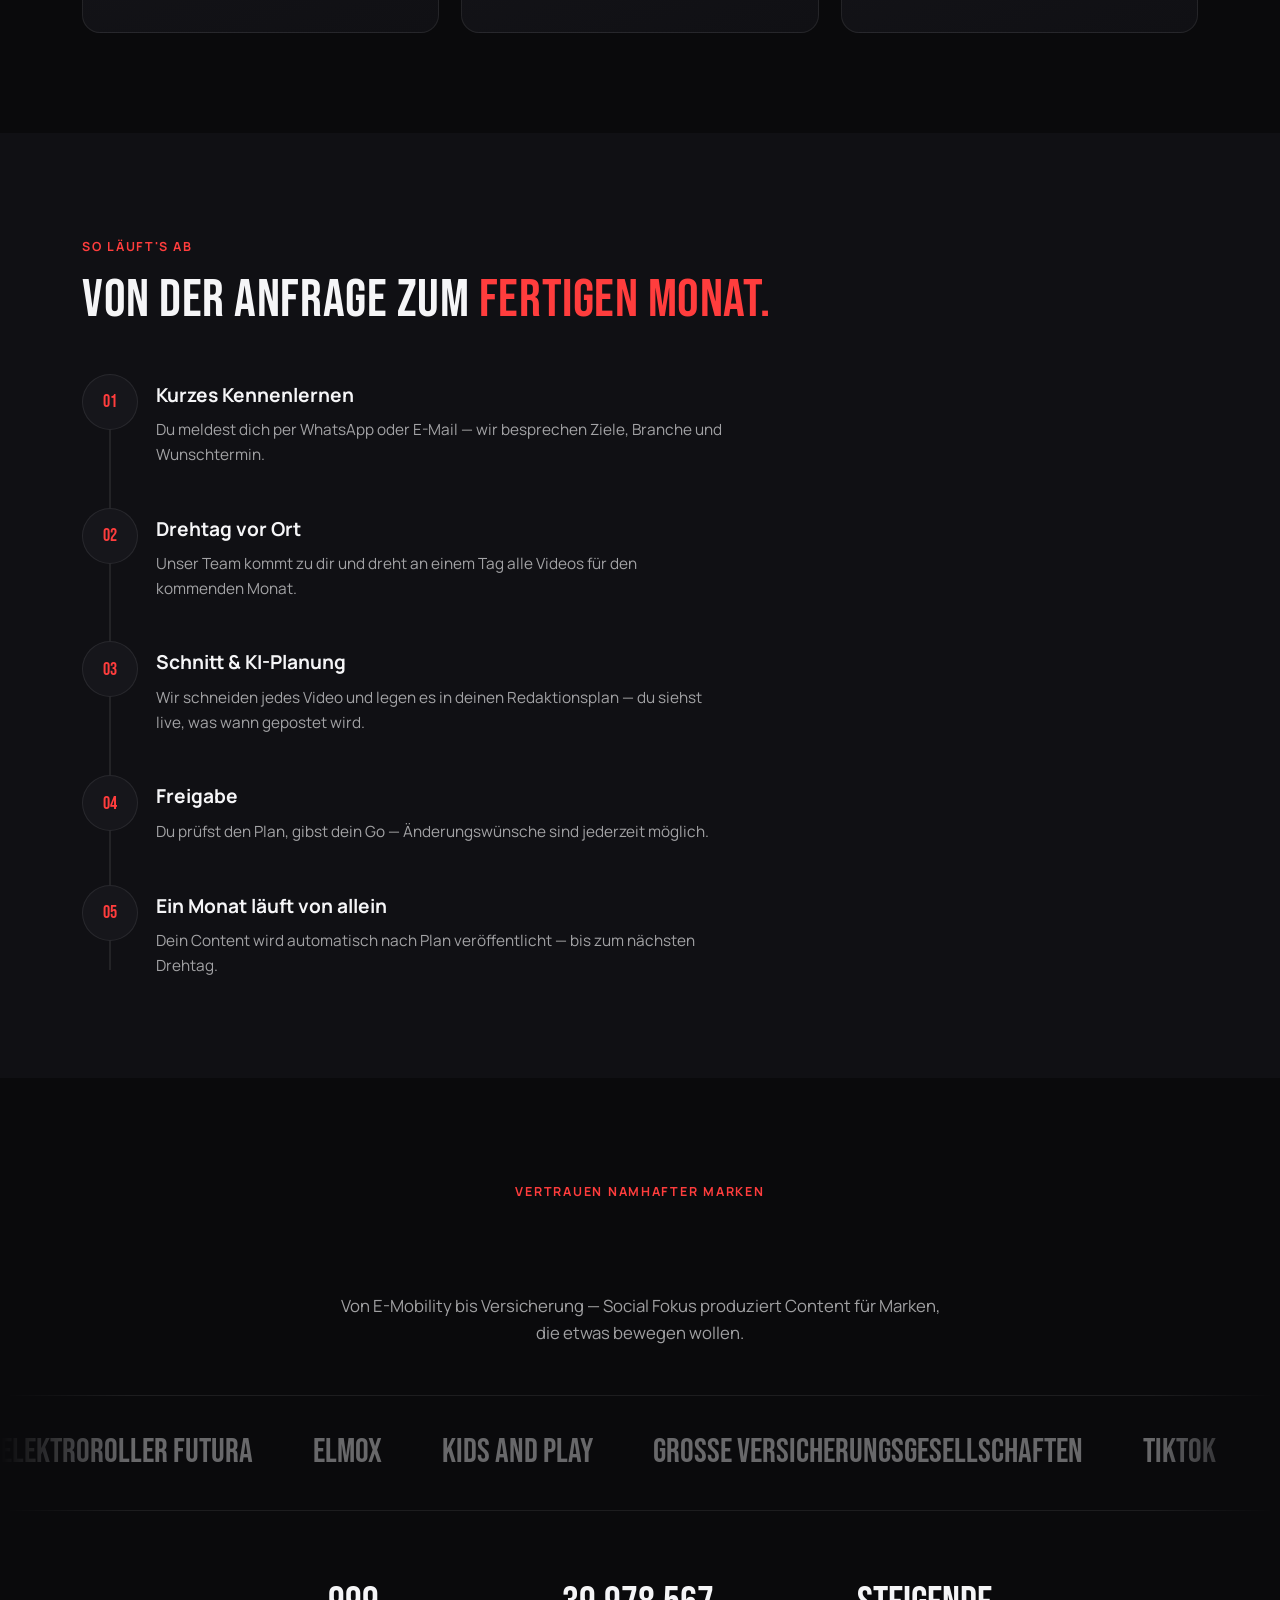
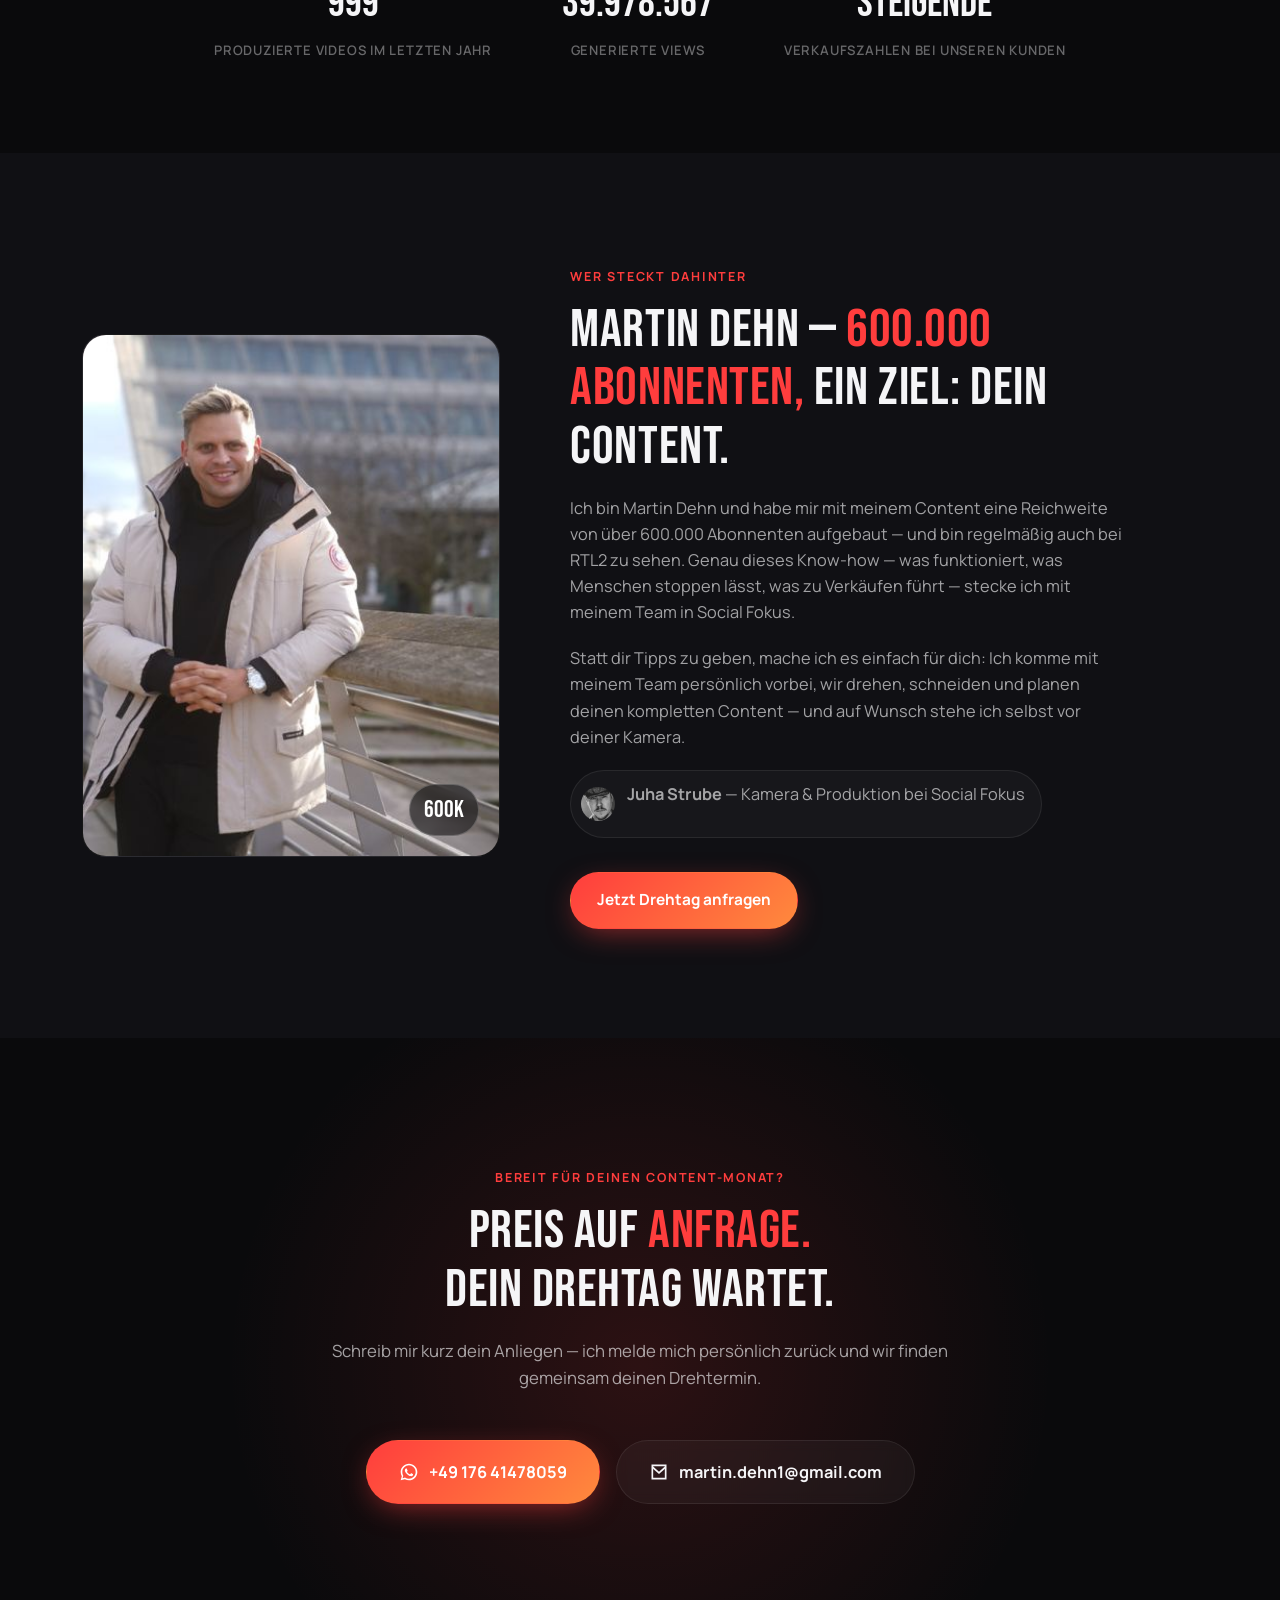
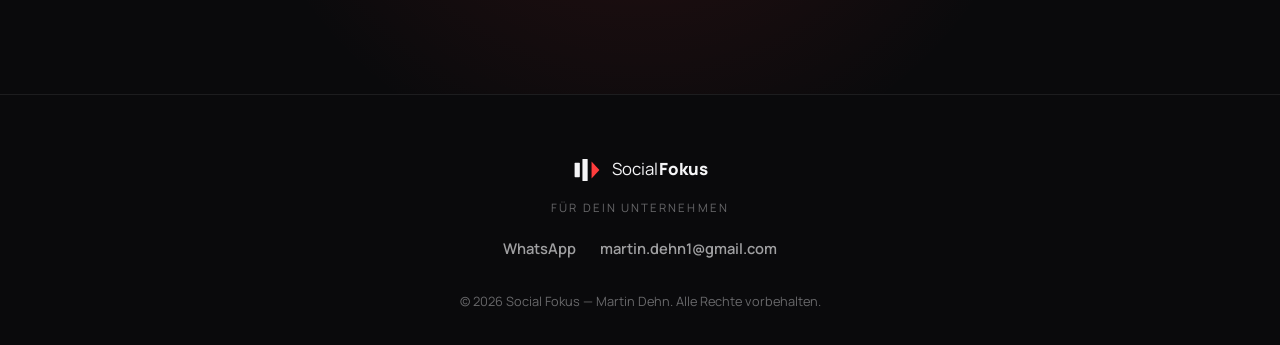
==== commit c4a79709: "Mention RTL2 appearances in Martin's bio" ====
--- a/index.html
+++ b/index.html
@@ -347,8 +347,9 @@
           <h2>Martin Dehn — <span class="accent">600.000 Abonnenten,</span> ein Ziel: dein Content.</h2>
           <p>
             Ich bin Martin Dehn und habe mir mit meinem Content eine Reichweite von über
-            600.000 Abonnenten aufgebaut. Genau dieses Know-how — was funktioniert, was Menschen
-            stoppen lässt, was zu Verkäufen führt — stecke ich mit meinem Team in Social Fokus.
+            600.000 Abonnenten aufgebaut — und bin regelmäßig auch bei RTL2 zu sehen. Genau
+            dieses Know-how — was funktioniert, was Menschen stoppen lässt, was zu Verkäufen
+            führt — stecke ich mit meinem Team in Social Fokus.
           </p>
           <p>
             Statt dir Tipps zu geben, mache ich es einfach für dich: Ich komme mit meinem Team
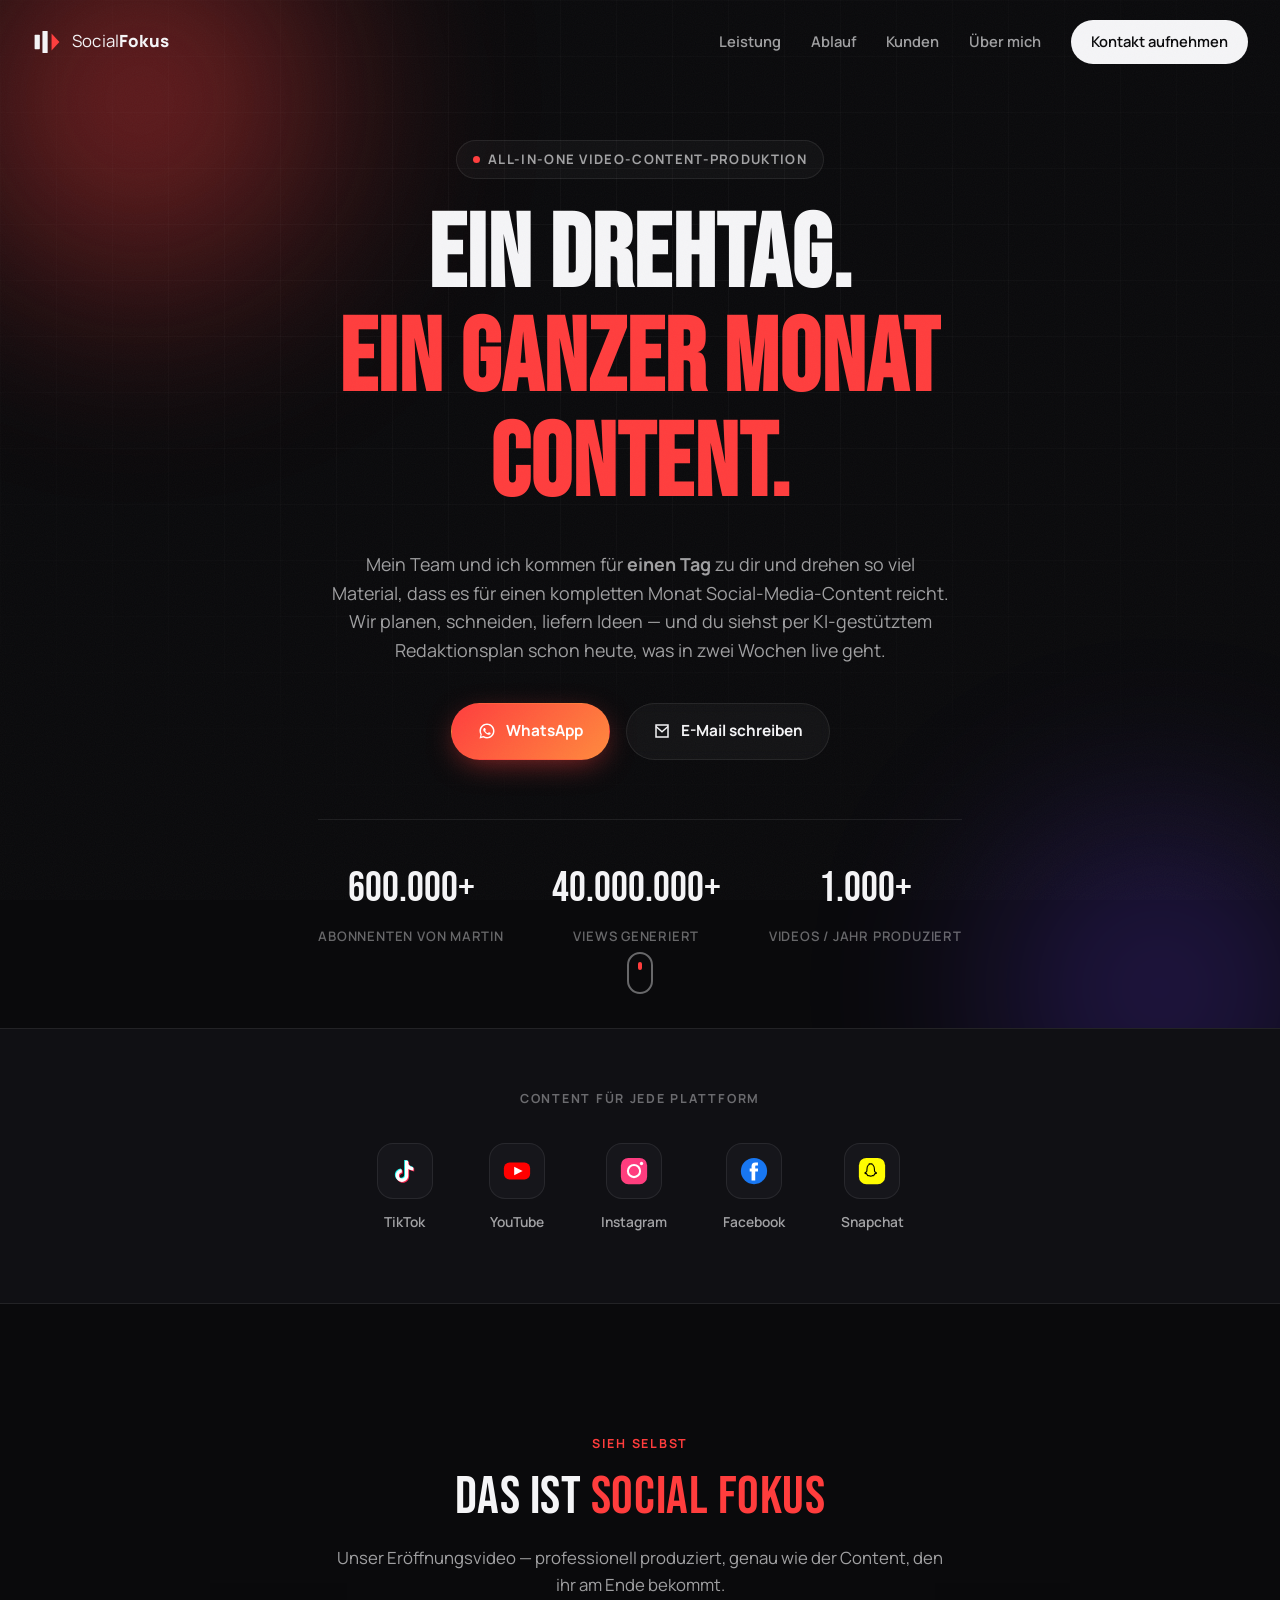
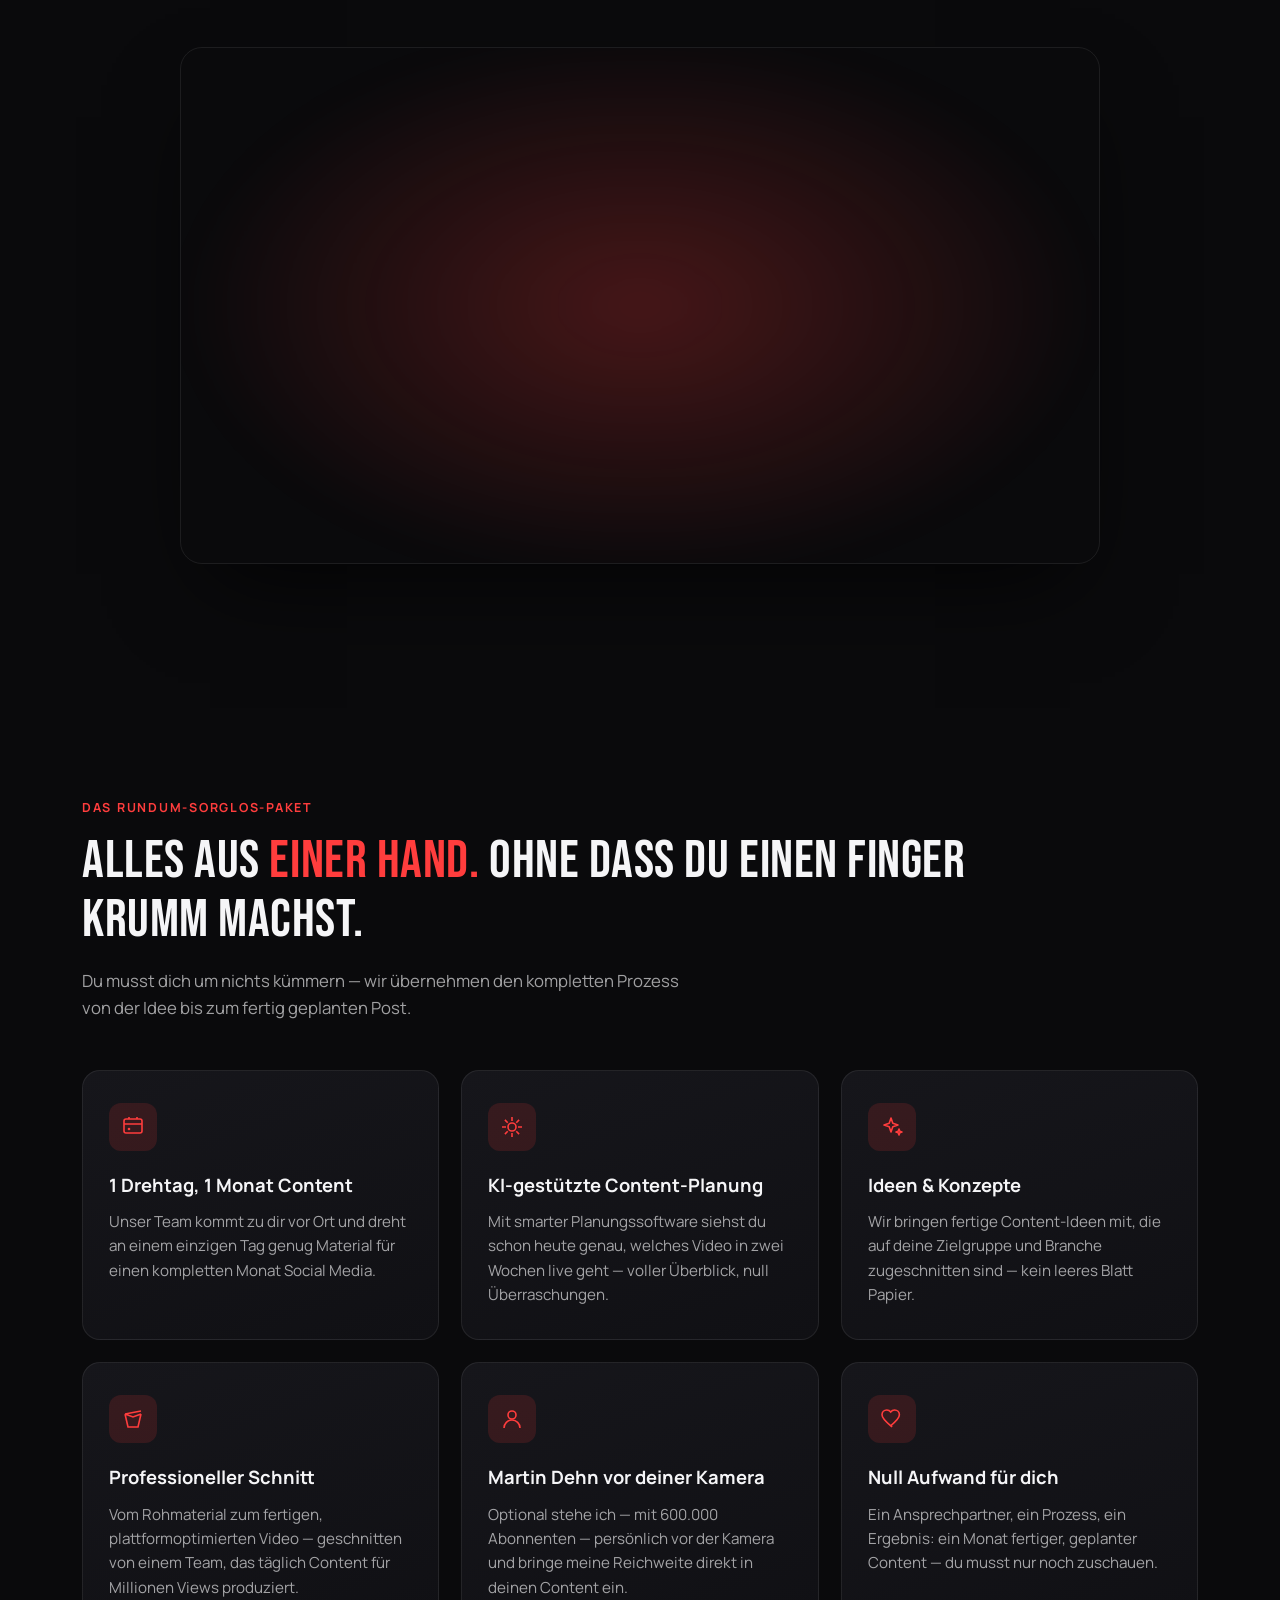
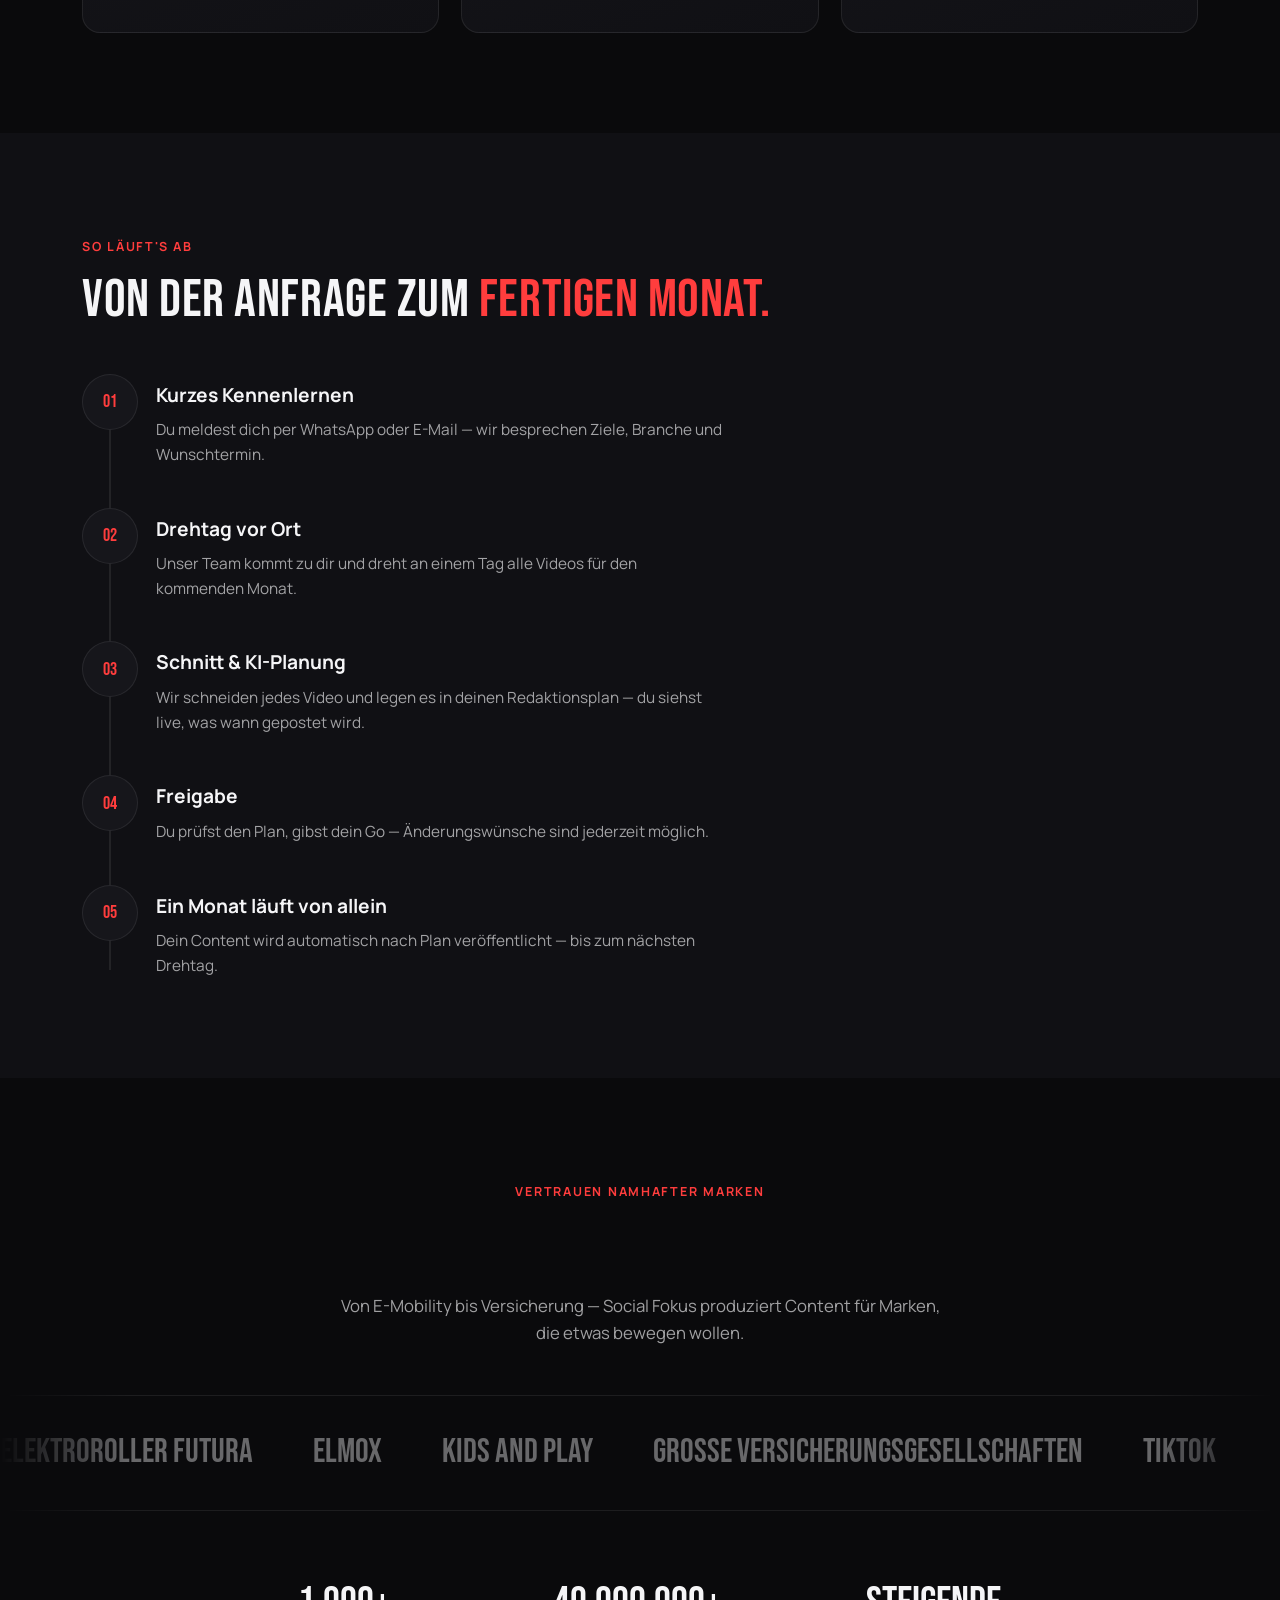
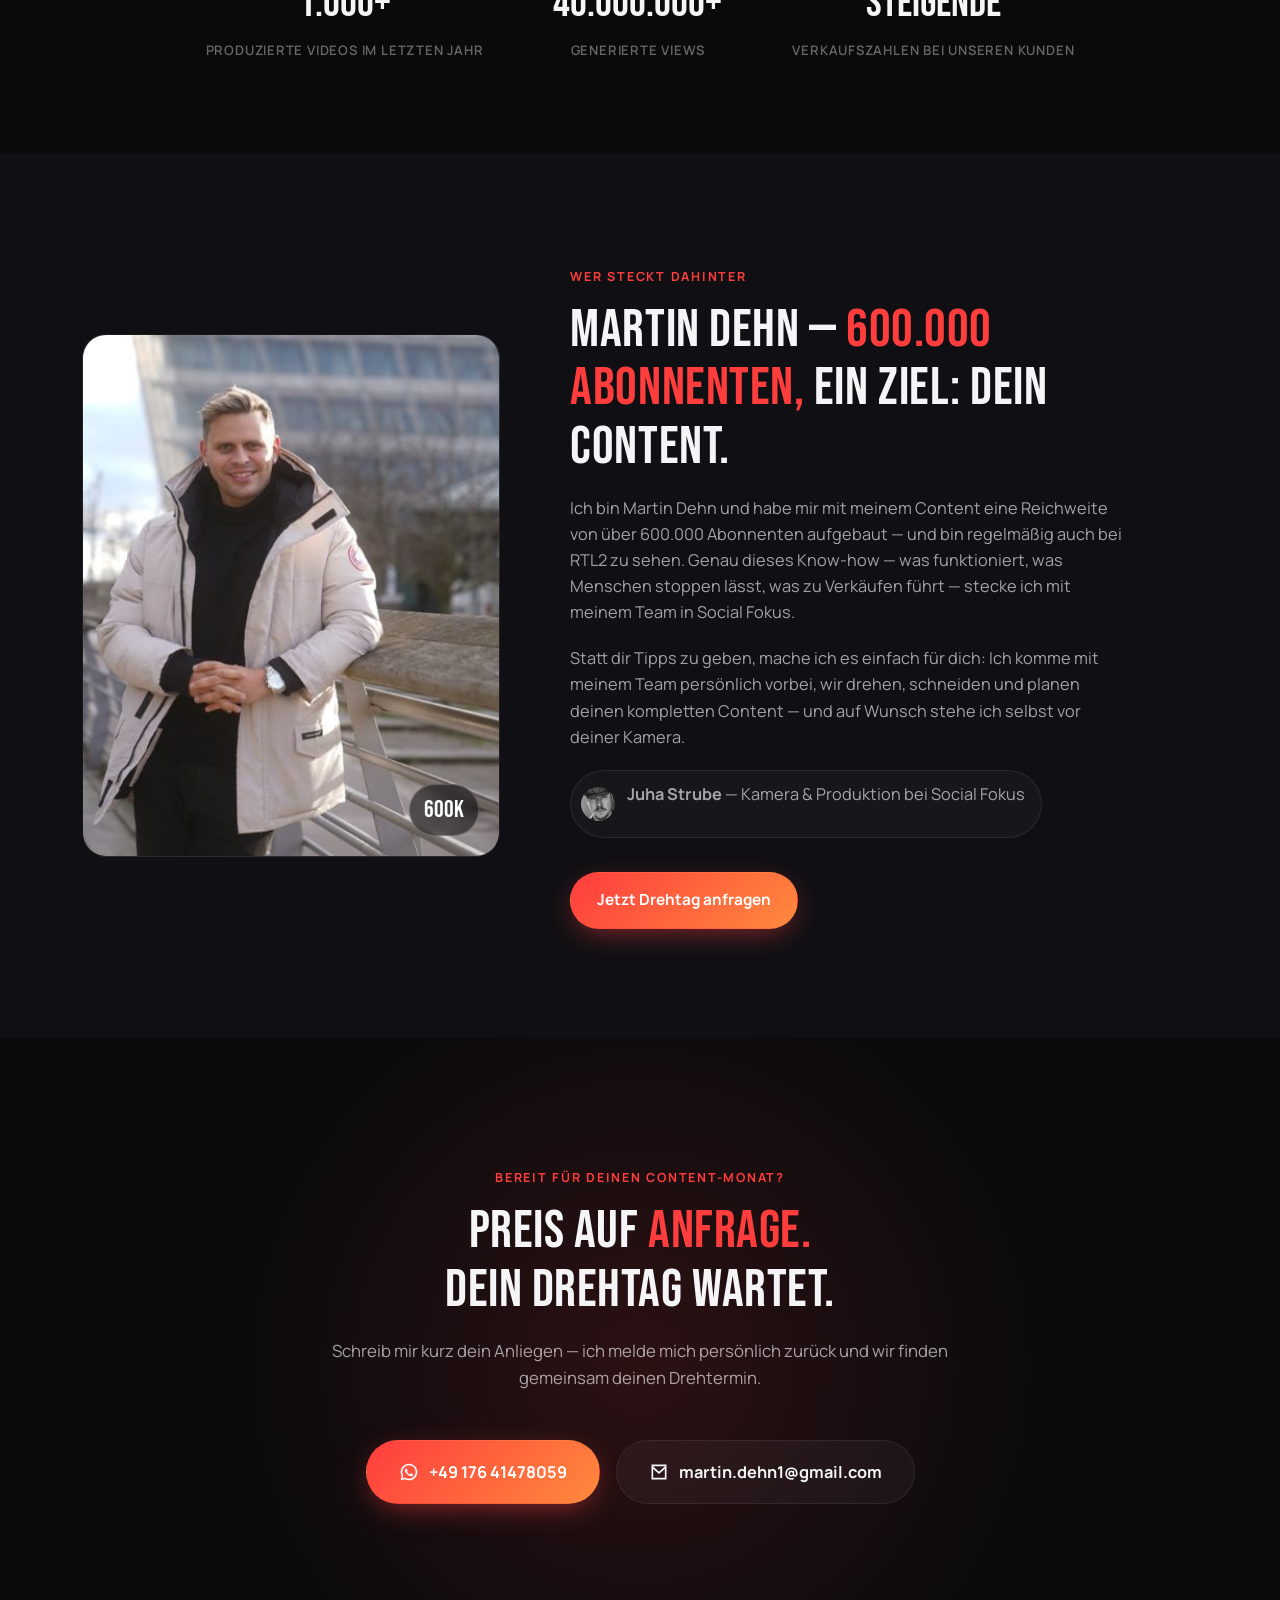
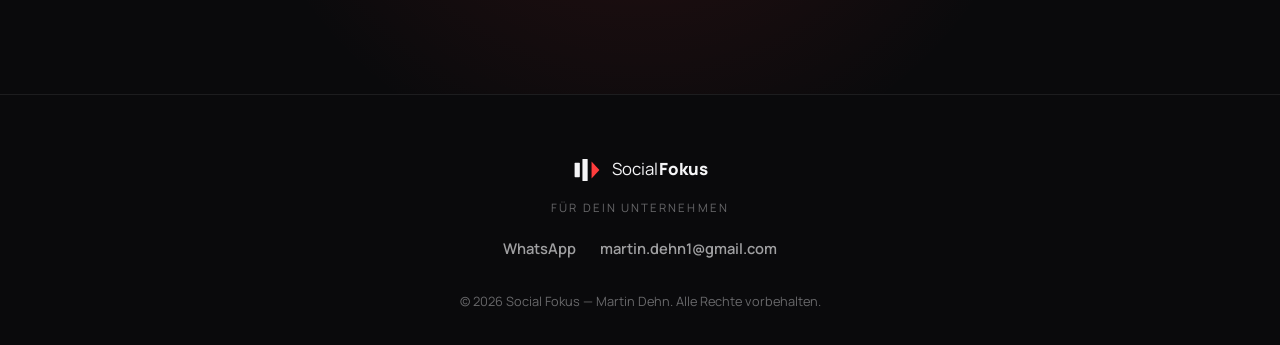
==== commit 0751ab2d: "Autoplay YouTube video muted, recenter Martin's photo crop The video section now embeds the YouTube " ====
--- a/index.html
+++ b/index.html
@@ -173,12 +173,13 @@
 
       <div class="video-frame reveal" data-reveal>
         <div class="video-glow"></div>
-        <div class="yt-facade" id="ytFacade" data-video-id="7uqIy76jlag" role="button" tabindex="0" aria-label="Video abspielen">
-          <img src="https://img.youtube.com/vi/7uqIy76jlag/maxresdefault.jpg" alt="Social Fokus Eröffnungsvideo Vorschau" loading="lazy">
-          <span class="yt-play">
-            <svg viewBox="0 0 68 48" width="68" height="48"><path d="M66.5 7.7c-.8-2.9-2.6-4.7-5.4-5.4C56.6 1 34 1 34 1S11.4 1 6.9 2.3C4.1 3 2.3 4.8 1.5 7.7 0 12.2 0 24 0 24s0 11.8 1.5 16.3c.8 2.9 2.6 4.7 5.4 5.4C11.4 47 34 47 34 47s22.6 0 27.1-1.3c2.9-.7 4.6-2.5 5.4-5.4C68 35.8 68 24 68 24s0-11.8-1.5-16.3z" fill="#ff3d3d"/><path d="M45 24 27 14v20z" fill="#fff"/></svg>
-          </span>
-        </div>
+        <iframe
+          src="https://www.youtube-nocookie.com/embed/7uqIy76jlag?autoplay=1&mute=1&rel=0&playsinline=1&modestbranding=1"
+          title="Social Fokus Video"
+          allow="accelerometer; autoplay; clipboard-write; encrypted-media; gyroscope; picture-in-picture"
+          allowfullscreen
+          loading="lazy"
+        ></iframe>
       </div>
     </div>
   </section>
--- a/assets/css/style.css
+++ b/assets/css/style.css
@@ -571,33 +571,6 @@
   z-index: -1;
 }
 
-.yt-facade {
-  position: relative;
-  width: 100%; height: 100%;
-  cursor: pointer;
-  background: #000;
-}
-
-.yt-facade img {
-  width: 100%; height: 100%;
-  object-fit: cover;
-  opacity: 0.75;
-  transition: opacity 0.4s, transform 6s ease;
-}
-
-.yt-facade:hover img { opacity: 0.55; transform: scale(1.04); }
-
-.yt-play {
-  position: absolute;
-  top: 50%; left: 50%;
-  transform: translate(-50%, -50%);
-  display: flex;
-  filter: drop-shadow(0 10px 30px rgba(255, 61, 61, 0.5));
-  transition: transform 0.35s var(--ease);
-}
-
-.yt-facade:hover .yt-play { transform: translate(-50%, -50%) scale(1.12); }
-
 .video-frame iframe {
   width: 100%; height: 100%;
   border: 0;
@@ -806,6 +779,8 @@
   opacity: 0;
   transition: opacity 0.5s var(--ease);
 }
+
+.about-photo[data-profile-photo="martin"] { object-position: 32% 22%; }
 
 .about[data-active-profile="martin"] .about-photo[data-profile-photo="martin"] { opacity: 1; }
 .about[data-active-profile="juha"] .about-photo[data-profile-photo="juha"] { opacity: 1; }
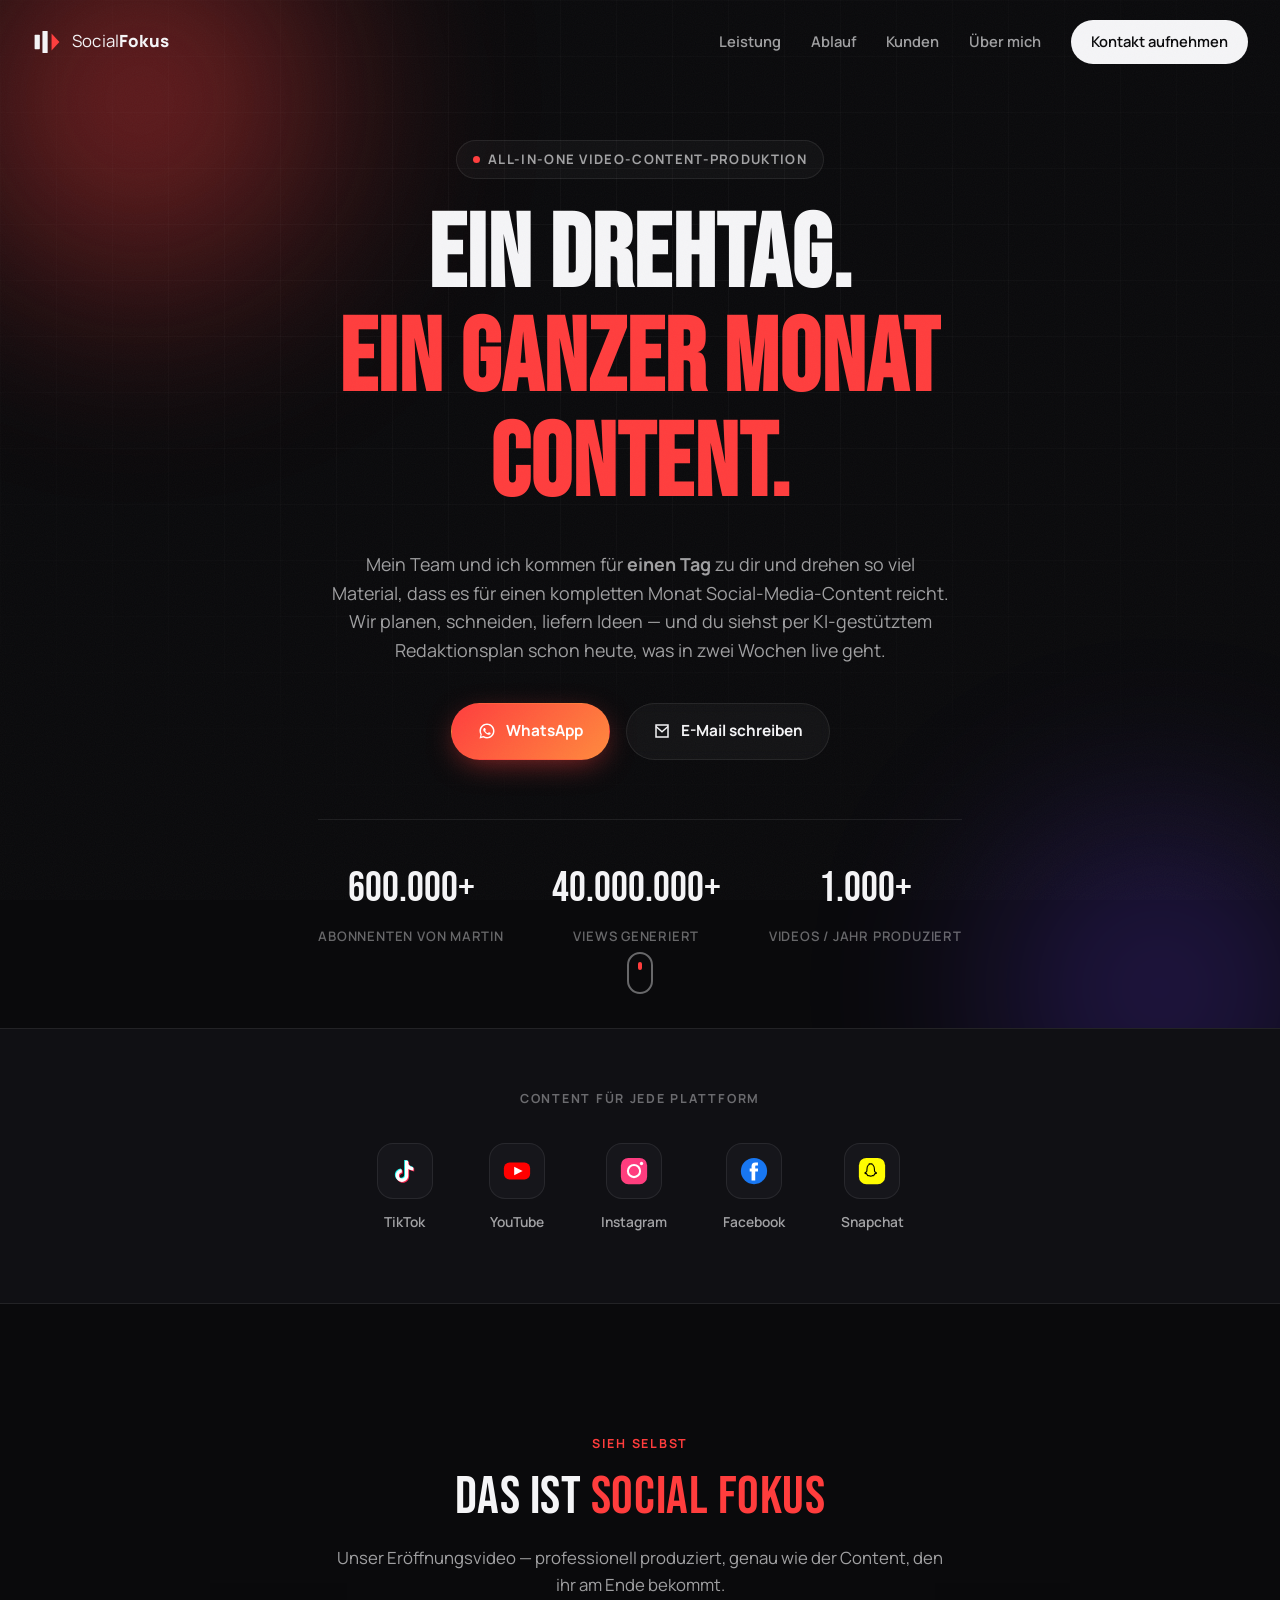
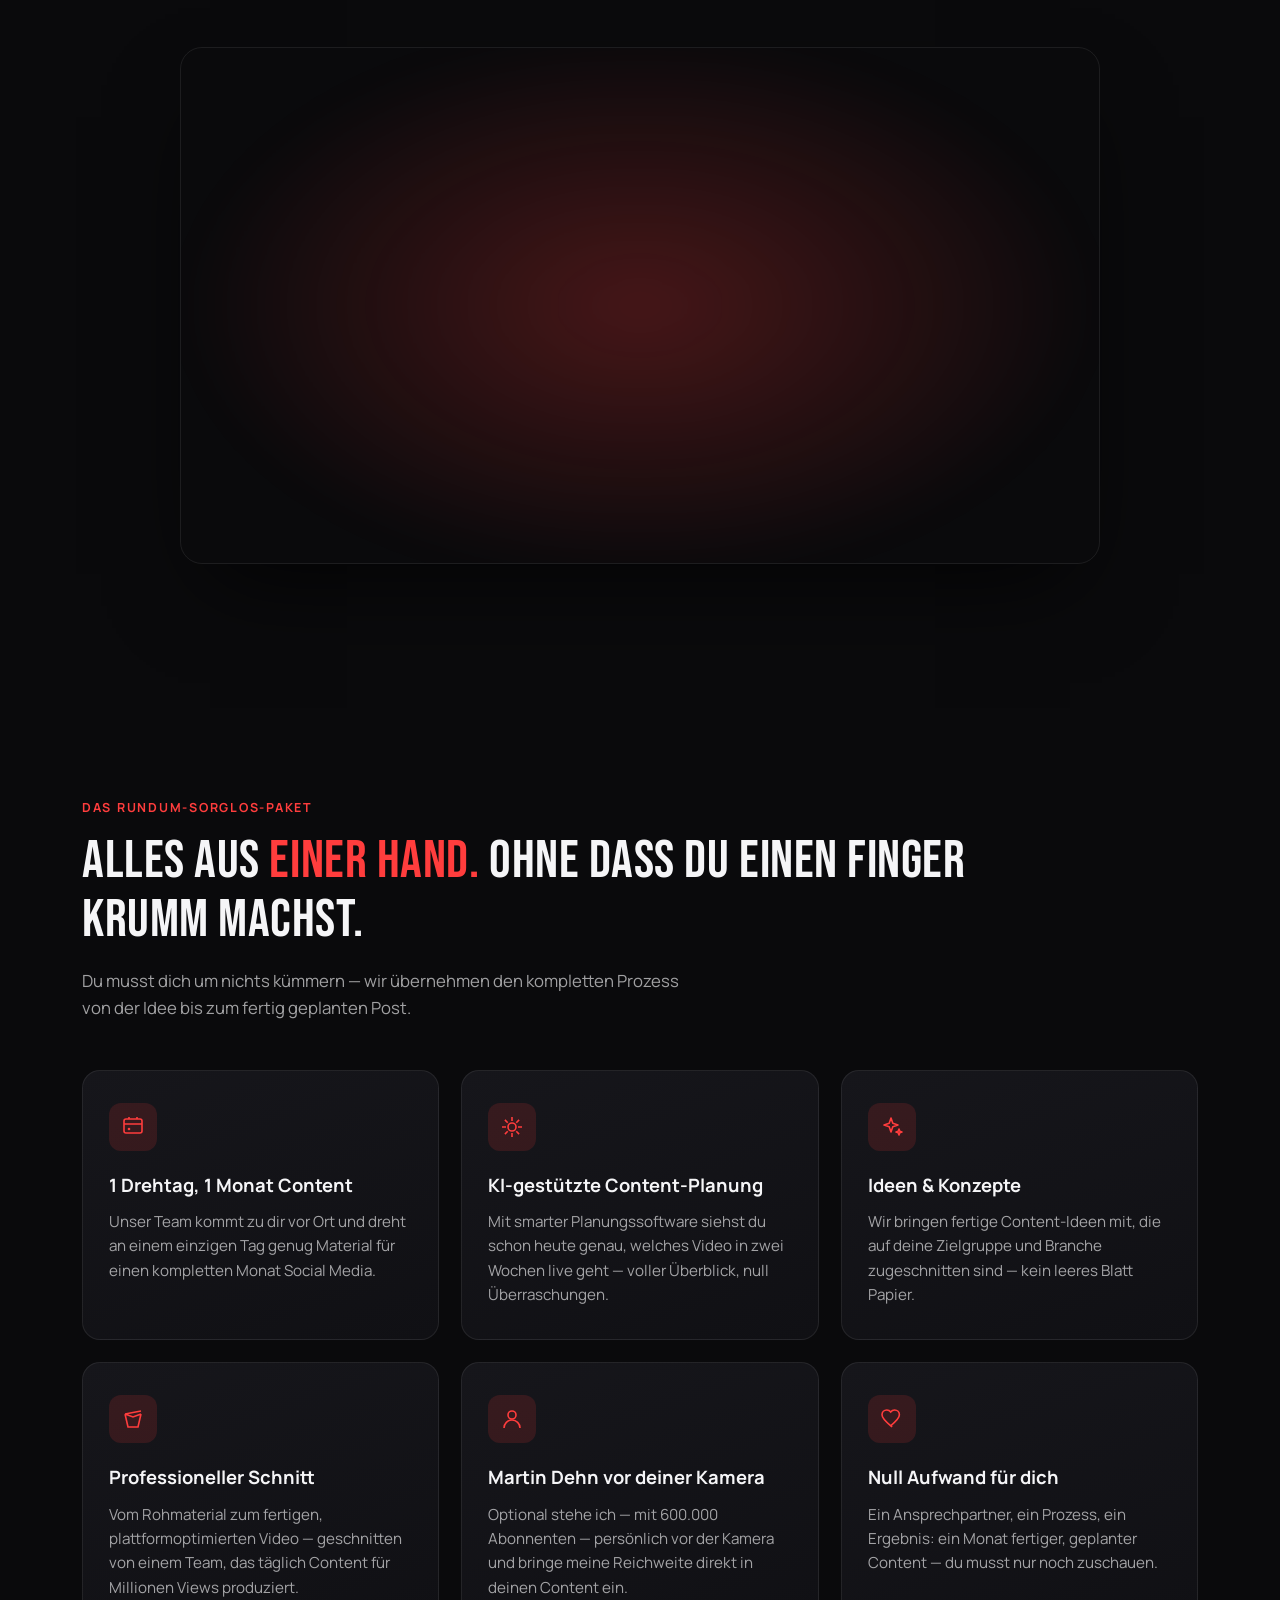
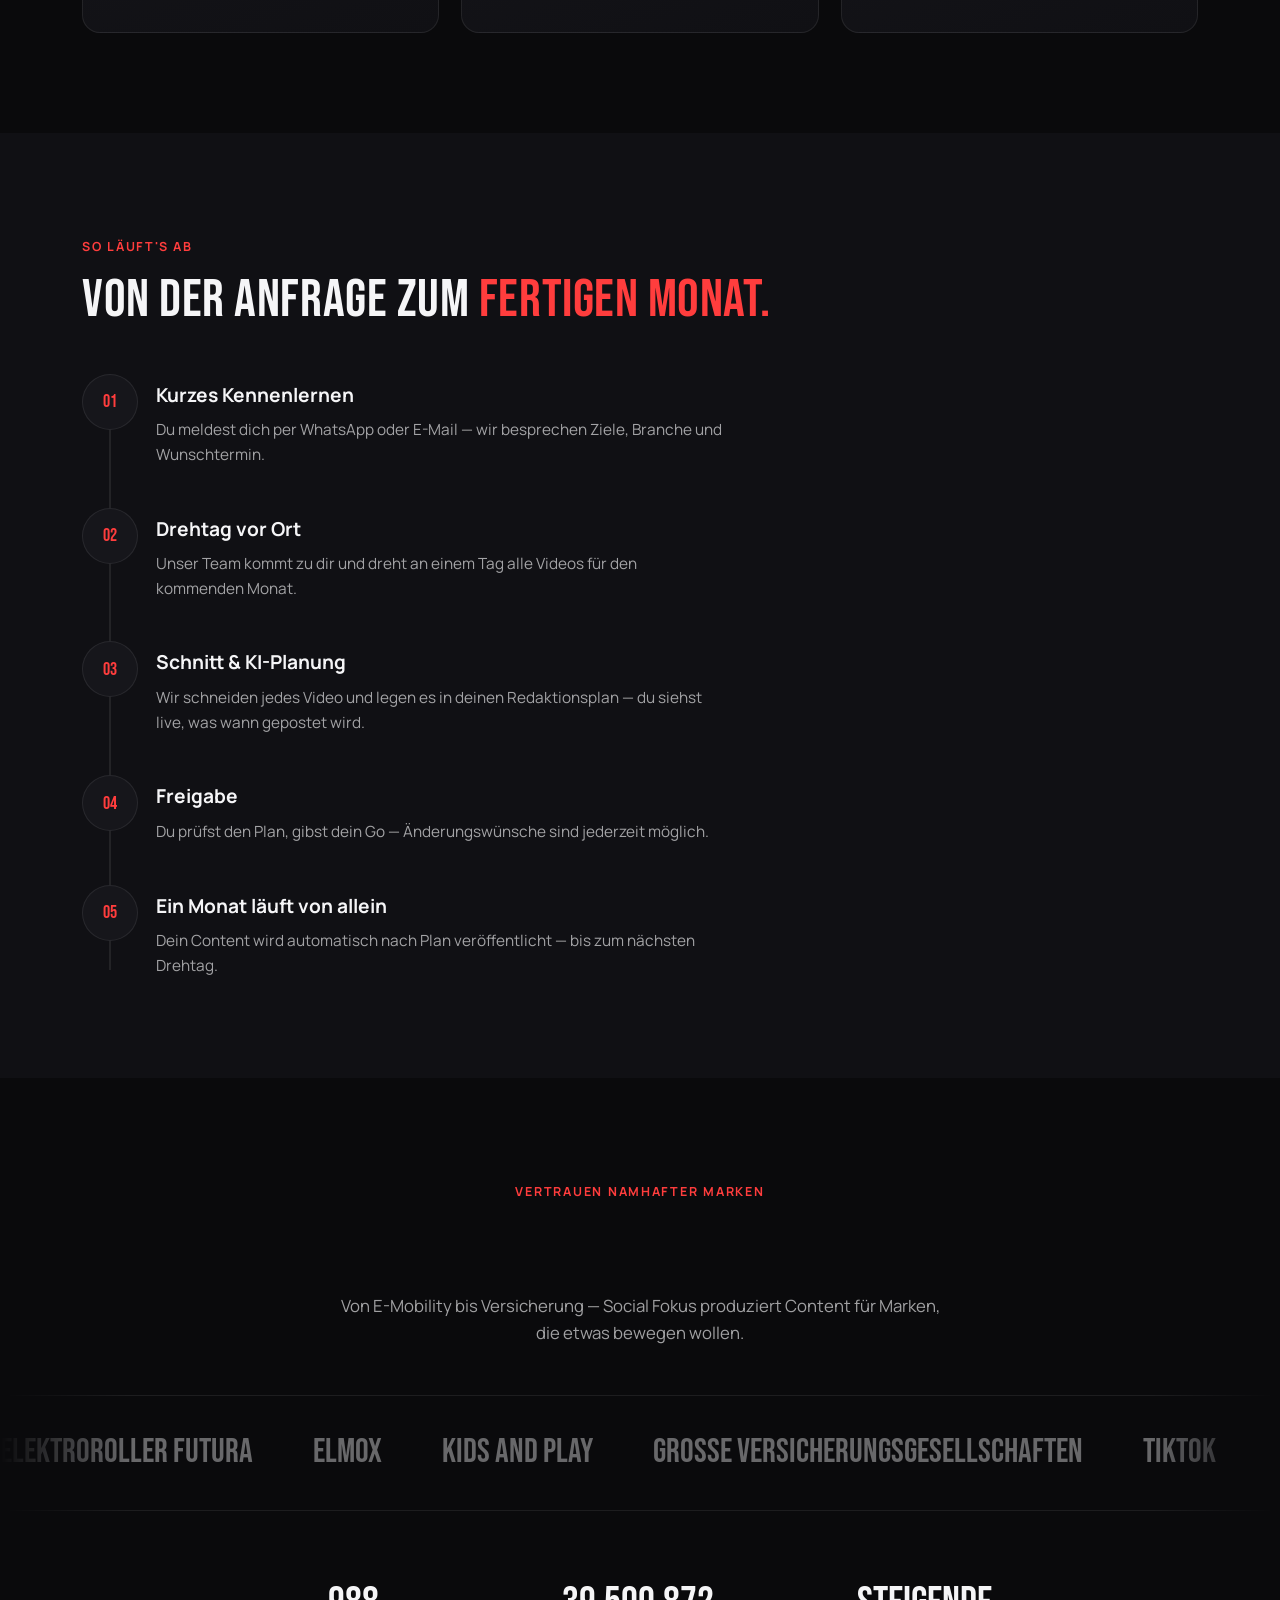
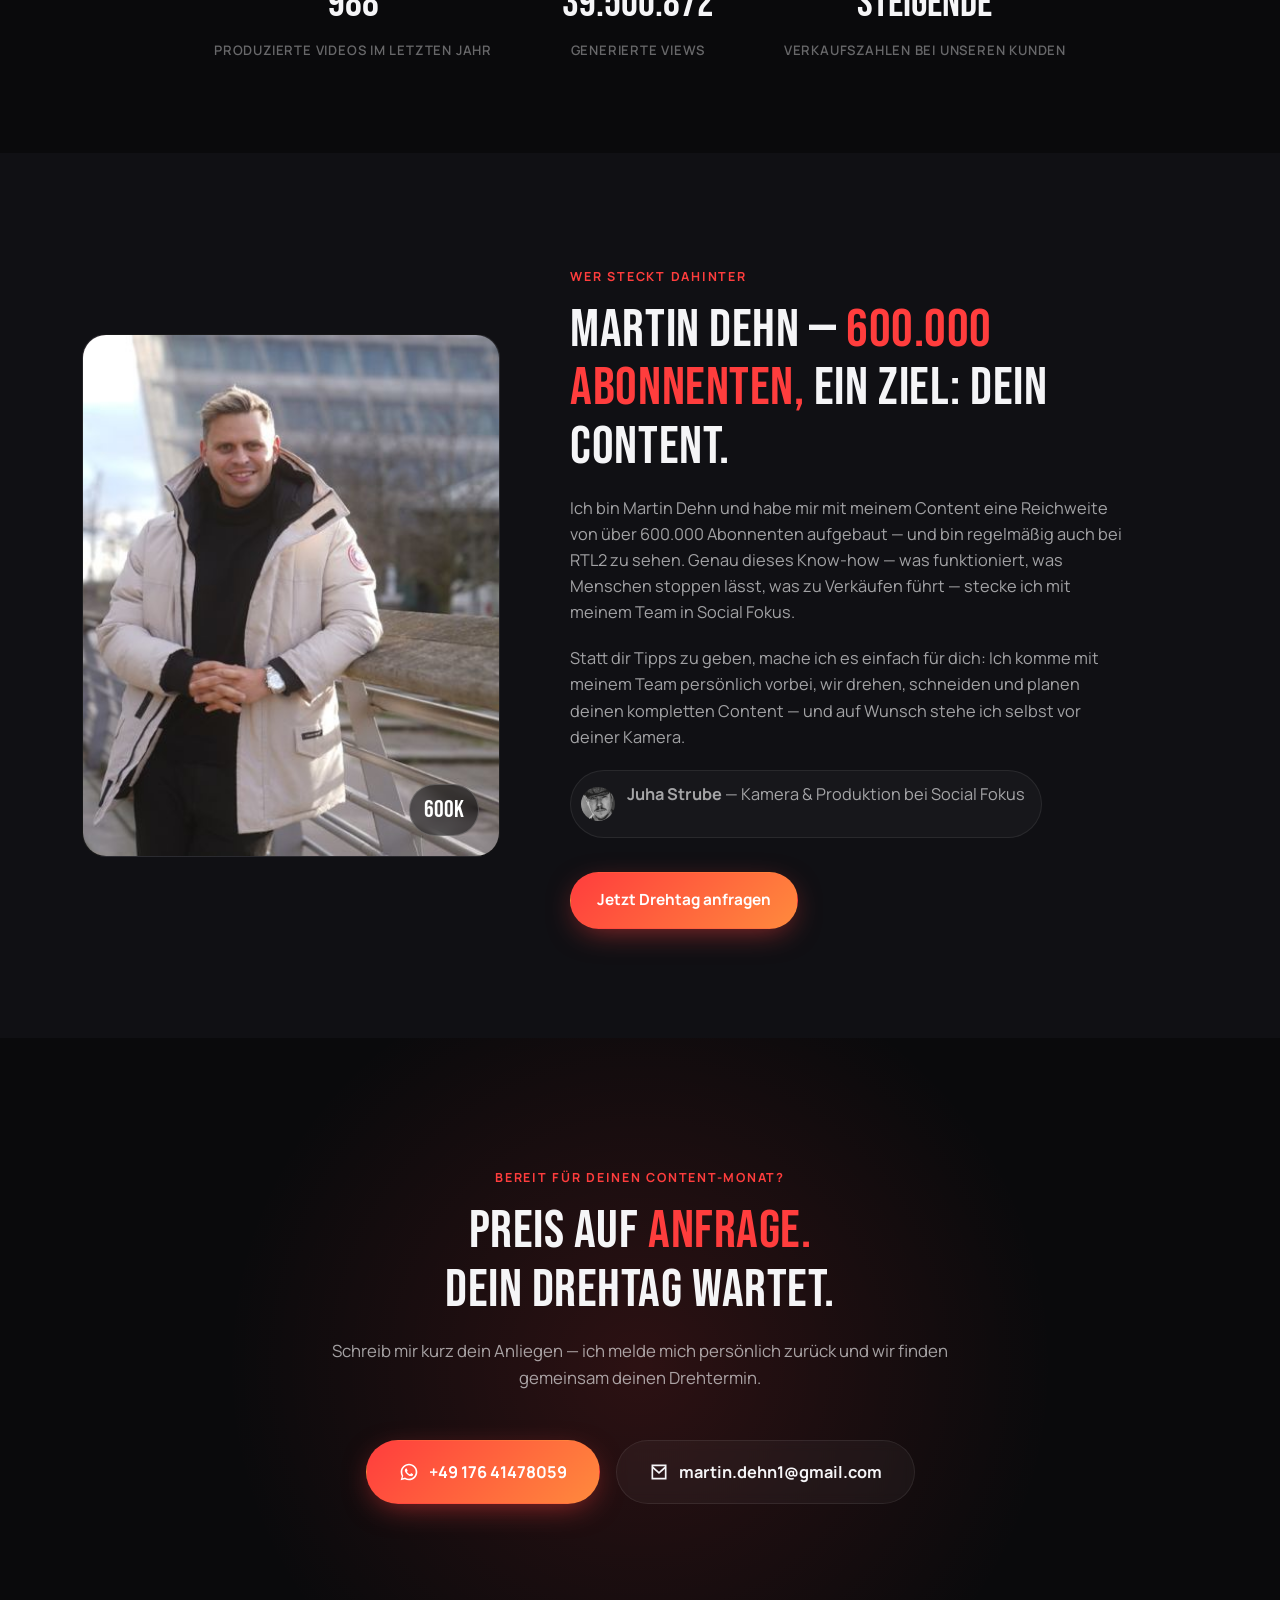
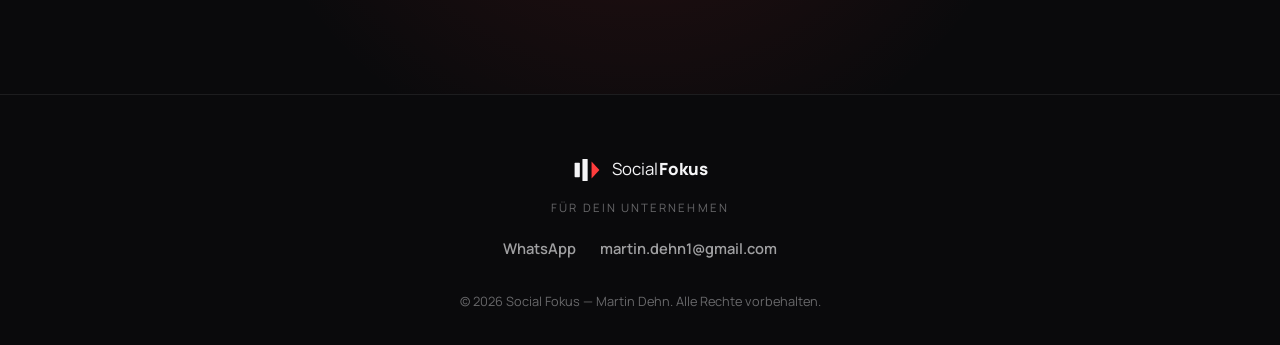
==== commit 4f682875: "Add SEO basics: meta tags, structured data, sitemap, robots.txt Adds Open Graph and Twitter Card tag" ====
--- a/index.html
+++ b/index.html
@@ -3,13 +3,66 @@
 <head>
 <meta charset="UTF-8">
 <meta name="viewport" content="width=device-width, initial-scale=1.0">
-<title>Social Fokus — Ein Tag Dreh. Ein Monat Content.</title>
+<title>Social Fokus — Video-Content-Produktion mit Martin Dehn | 1 Drehtag, 1 Monat Content</title>
 <meta name="description" content="Social Fokus produziert an einem Drehtag den kompletten Video-Content für einen Monat: Konzept, Dreh, KI-gestützte Planung und professioneller Schnitt — alles aus einer Hand mit Martin Dehn (600.000 Abonnenten).">
+<meta name="robots" content="index, follow">
+<meta name="theme-color" content="#0a0a0c">
+<link rel="canonical" href="https://socialfokus.de/">
+
+<!-- Open Graph / Facebook, WhatsApp, LinkedIn -->
+<meta property="og:type" content="website">
+<meta property="og:url" content="https://socialfokus.de/">
+<meta property="og:site_name" content="Social Fokus">
+<meta property="og:locale" content="de_DE">
+<meta property="og:title" content="Social Fokus — 1 Drehtag. 1 Monat Content.">
+<meta property="og:description" content="Martin Dehn (600.000 Abonnenten) und sein Team drehen an einem Tag den kompletten Video-Content für einen Monat — inklusive KI-gestützter Planung und professionellem Schnitt.">
+<meta property="og:image" content="https://socialfokus.de/assets/img/martin-dehn.jpg">
+<meta property="og:image:width" content="500">
+<meta property="og:image:height" content="500">
+
+<!-- Twitter / X -->
+<meta name="twitter:card" content="summary_large_image">
+<meta name="twitter:title" content="Social Fokus — 1 Drehtag. 1 Monat Content.">
+<meta name="twitter:description" content="Martin Dehn (600.000 Abonnenten) und sein Team drehen an einem Tag den kompletten Video-Content für einen Monat.">
+<meta name="twitter:image" content="https://socialfokus.de/assets/img/martin-dehn.jpg">
+
 <link rel="icon" href="data:image/svg+xml,%3Csvg xmlns='http://www.w3.org/2000/svg' viewBox='0 0 100 100'%3E%3Crect width='100' height='100' fill='%230a0a0c'/%3E%3Crect x='18' y='30' width='12' height='40' fill='%23fff'/%3E%3Crect x='38' y='22' width='12' height='56' fill='%23fff'/%3E%3Cpolygon points='58,20 80,50 58,80' fill='%23ff4d3d'/%3E%3C/svg%3E">
 <link rel="preconnect" href="https://fonts.googleapis.com">
 <link rel="preconnect" href="https://fonts.gstatic.com" crossorigin>
 <link href="https://fonts.googleapis.com/css2?family=Manrope:wght@400;500;600;700;800&family=Bebas+Neue&display=swap" rel="stylesheet">
 <link rel="stylesheet" href="assets/css/style.css">
+
+<script type="application/ld+json">
+{
+  "@context": "https://schema.org",
+  "@type": "ProfessionalService",
+  "name": "Social Fokus",
+  "url": "https://socialfokus.de/",
+  "image": "https://socialfokus.de/assets/img/martin-dehn.jpg",
+  "description": "Social Fokus produziert an einem Drehtag den kompletten Video-Content für einen Monat: Konzept, Dreh, KI-gestützte Planung und professioneller Schnitt.",
+  "email": "martin.dehn1@gmail.com",
+  "telephone": "+4917641478059",
+  "areaServed": "DE",
+  "founder": {
+    "@type": "Person",
+    "name": "Martin Dehn",
+    "sameAs": [
+      "https://www.tiktok.com/@martin.dehn",
+      "https://www.youtube.com/martindehn",
+      "https://www.instagram.com/martin.dehn/",
+      "https://www.facebook.com/martin.dehn.35/",
+      "https://www.snapchat.com/@martin.dehn"
+    ]
+  },
+  "sameAs": [
+    "https://www.tiktok.com/@martin.dehn",
+    "https://www.youtube.com/martindehn",
+    "https://www.instagram.com/martin.dehn/",
+    "https://www.facebook.com/martin.dehn.35/",
+    "https://www.snapchat.com/@martin.dehn"
+  ]
+}
+</script>
 </head>
 <body>
 
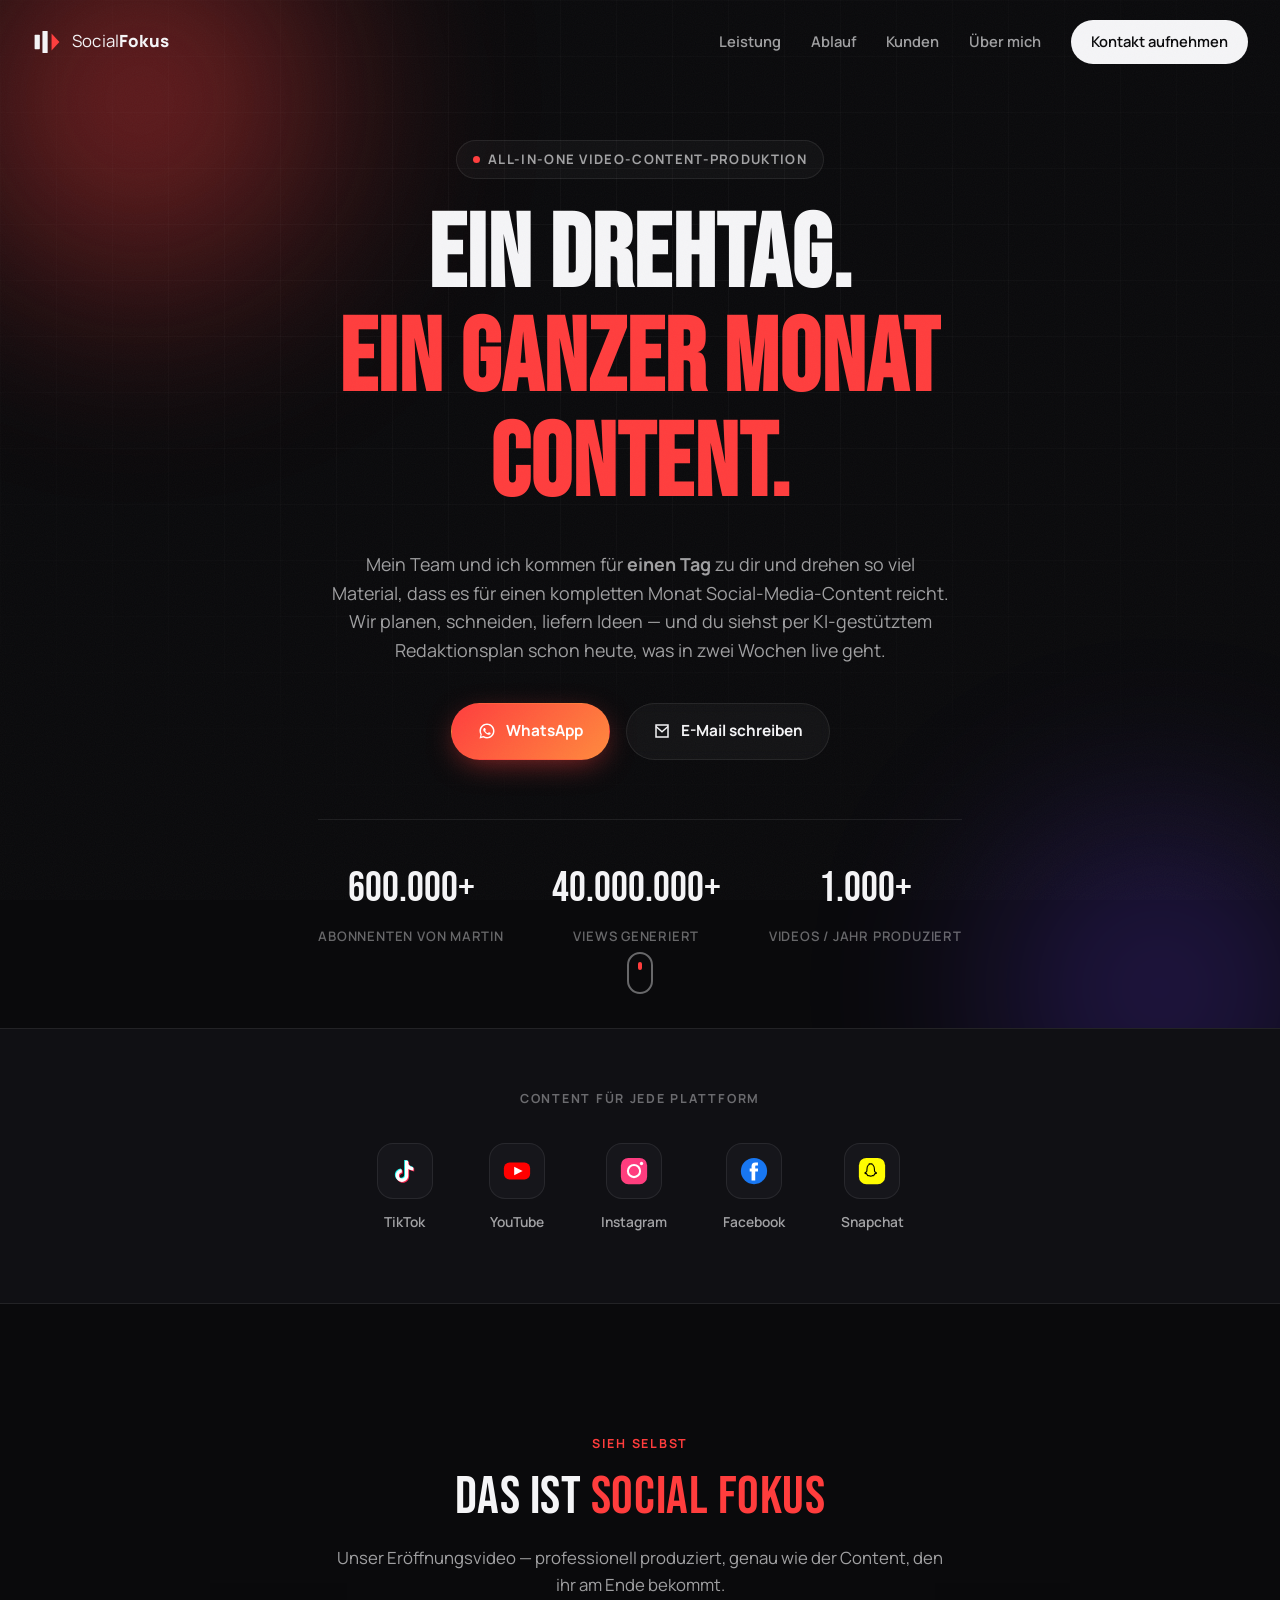
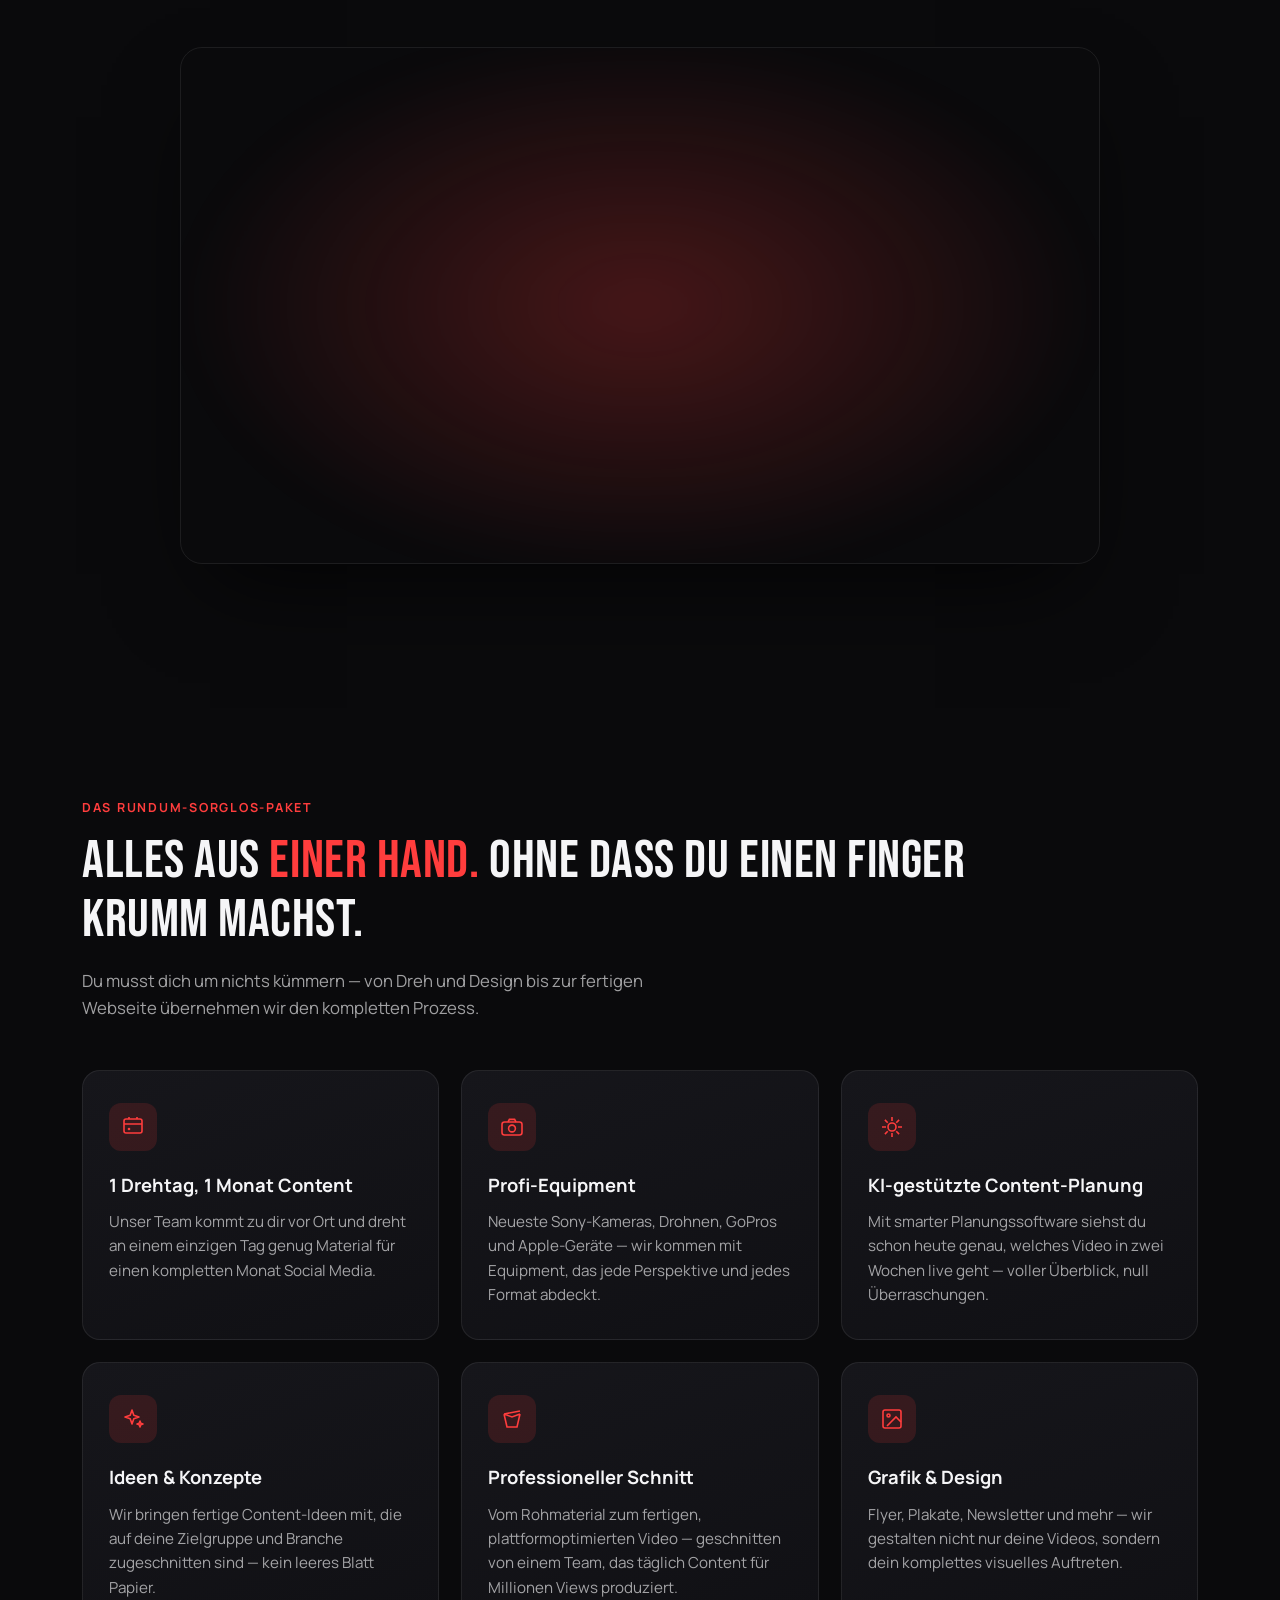
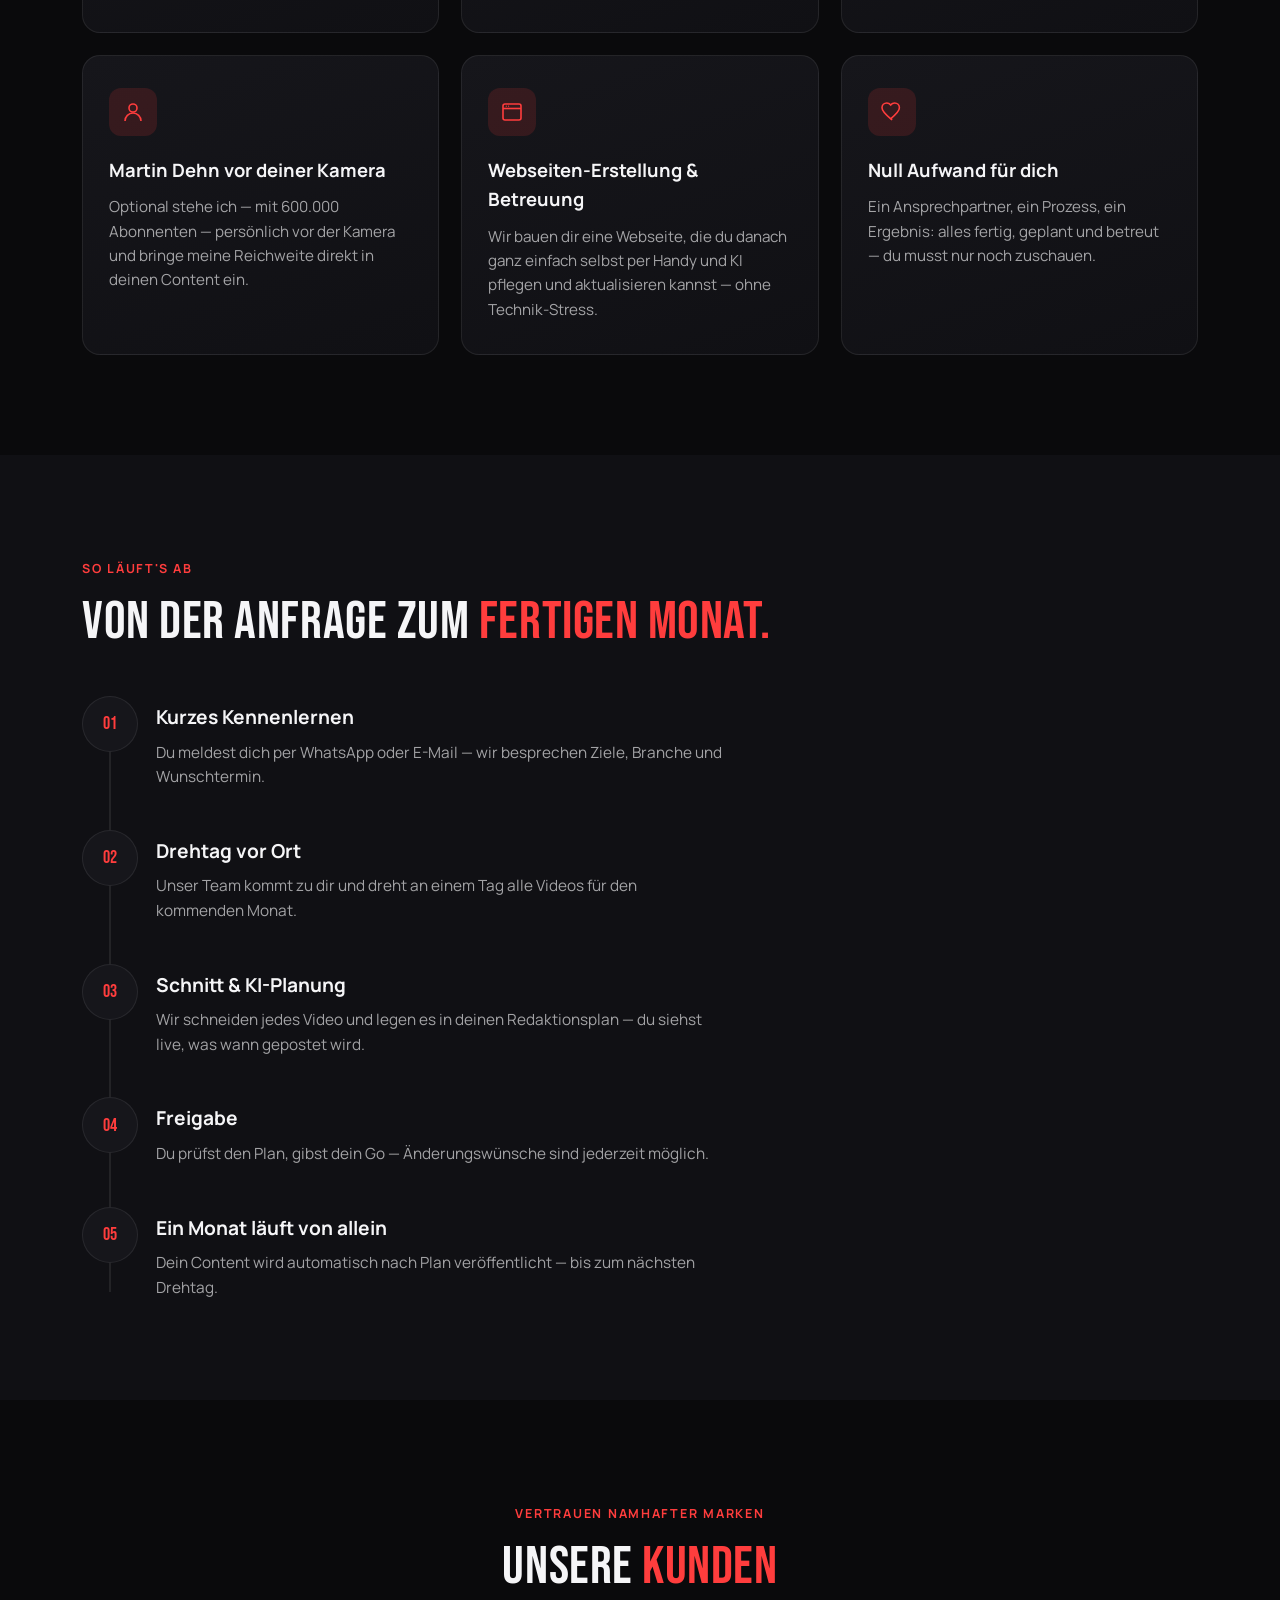
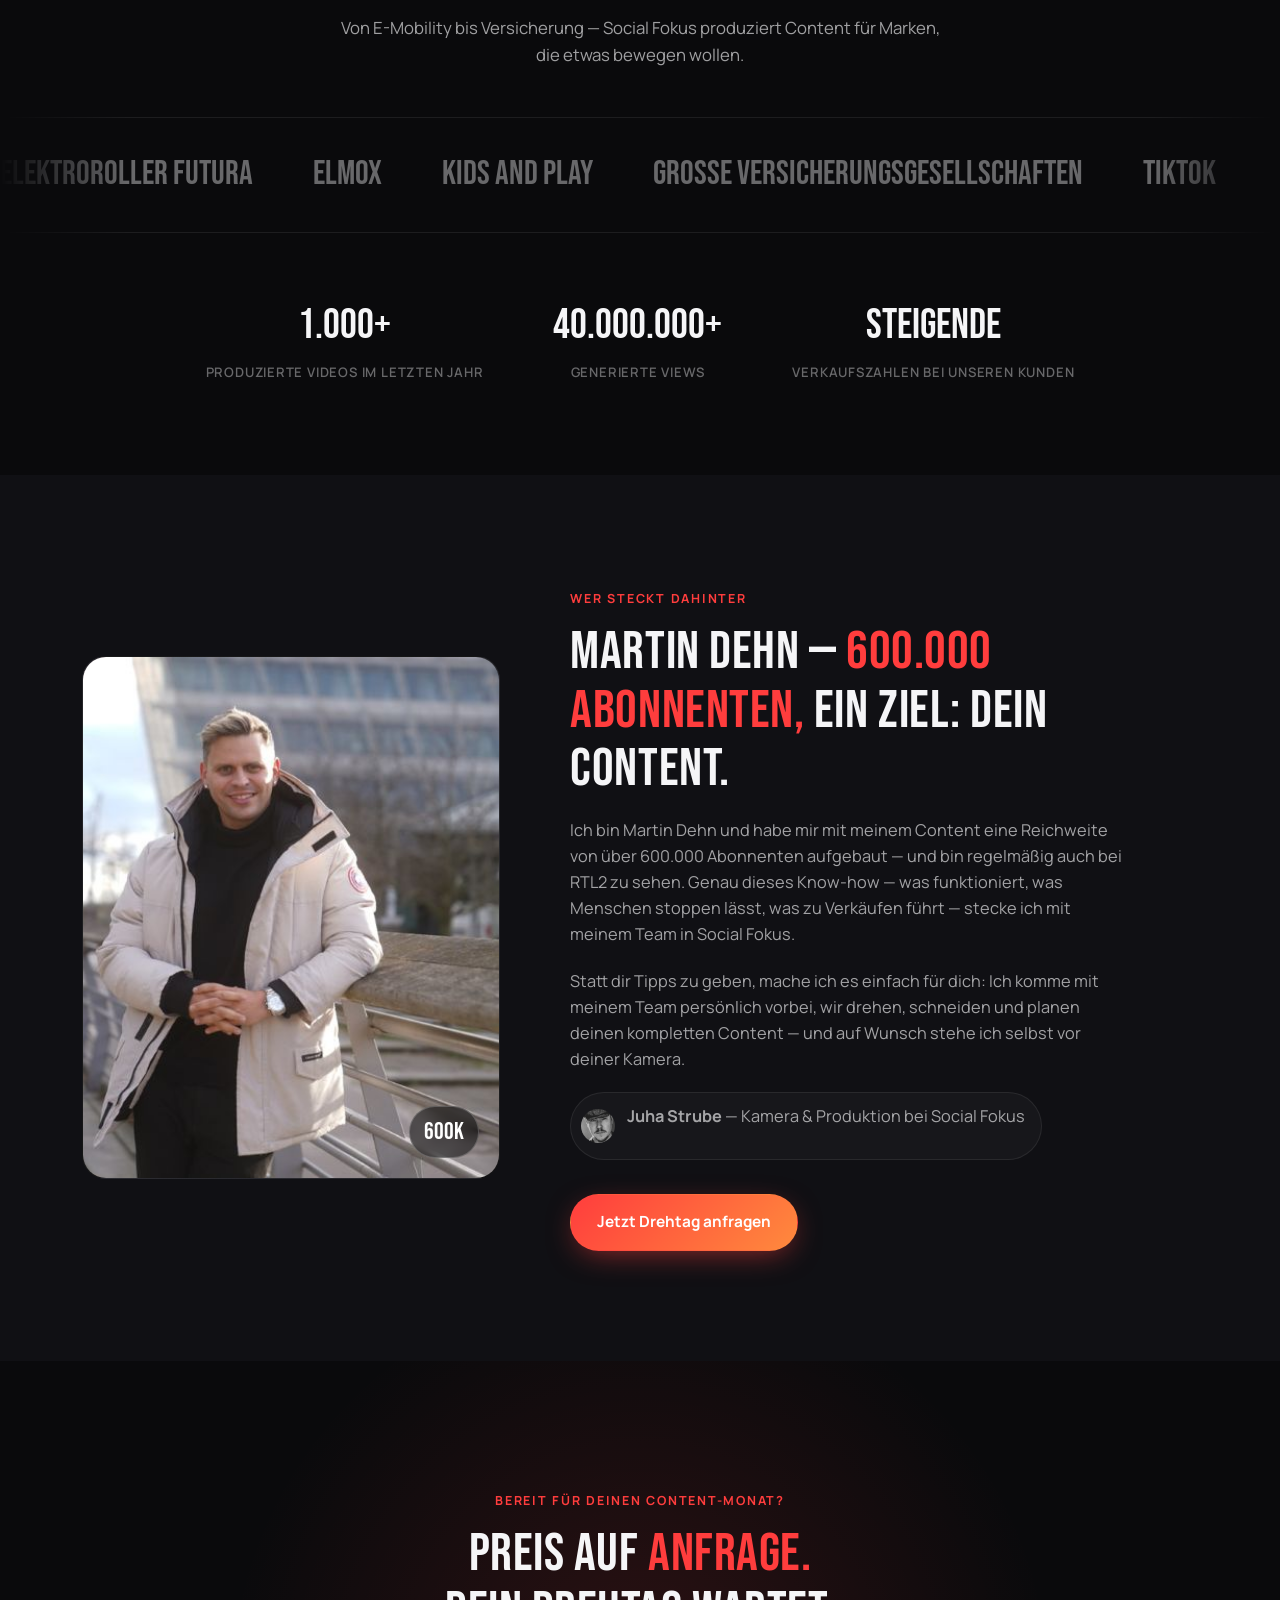
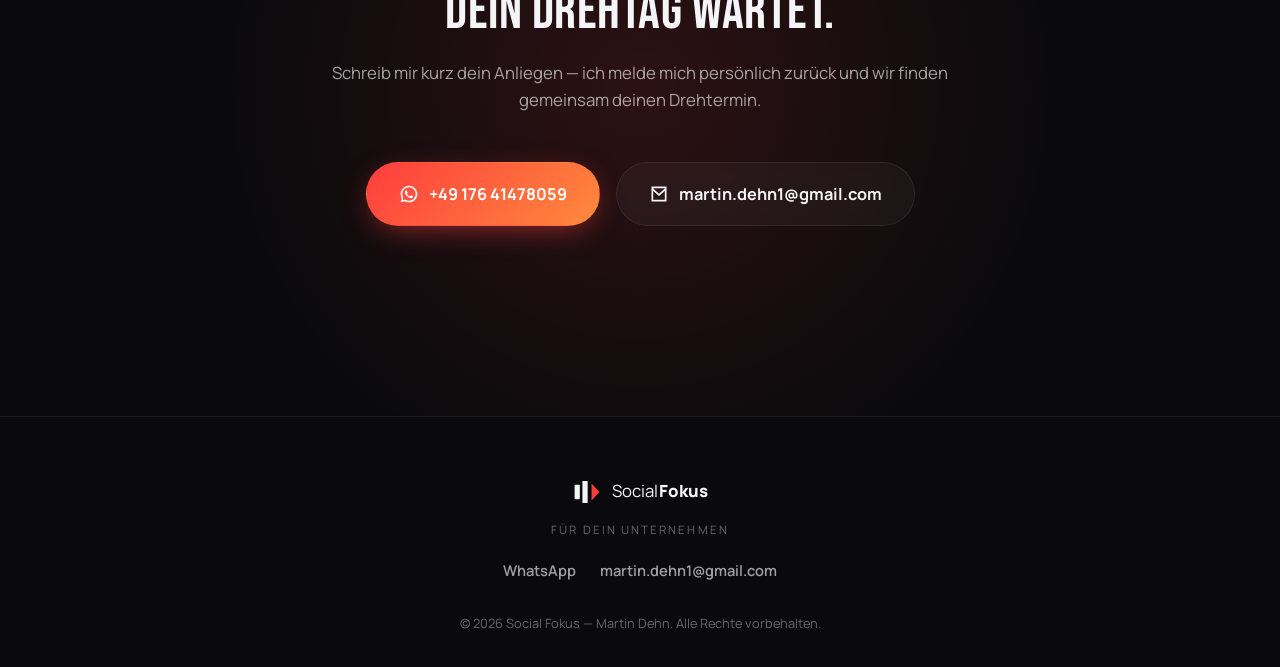
==== commit 7da73aaf: "Add equipment, design, and website services to the offer grid Expands the "Alles aus einer Hand" fea" ====
--- a/index.html
+++ b/index.html
@@ -243,7 +243,7 @@
       <p class="tag reveal" data-reveal>Das Rundum-Sorglos-Paket</p>
       <h2 class="reveal" data-reveal>Alles aus <span class="accent">einer Hand.</span> Ohne dass du einen Finger krumm machst.</h2>
       <p class="section-sub reveal" data-reveal>
-        Du musst dich um nichts kümmern — wir übernehmen den kompletten Prozess von der Idee bis zum fertig geplanten Post.
+        Du musst dich um nichts kümmern — von Dreh und Design bis zur fertigen Webseite übernehmen wir den kompletten Prozess.
       </p>
 
       <div class="feature-grid">
@@ -257,6 +257,14 @@
 
         <article class="feature-card reveal" data-reveal>
           <div class="feature-icon">
+            <svg viewBox="0 0 24 24" fill="none" stroke="currentColor" stroke-width="1.6"><rect x="2" y="7" width="20" height="13" rx="2.5"/><circle cx="12" cy="13.5" r="3.4"/><path d="M8 7l1.4-2.6h5.2L16 7"/></svg>
+          </div>
+          <h3>Profi-Equipment</h3>
+          <p>Neueste Sony-Kameras, Drohnen, GoPros und Apple-Geräte — wir kommen mit Equipment, das jede Perspektive und jedes Format abdeckt.</p>
+        </article>
+
+        <article class="feature-card reveal" data-reveal>
+          <div class="feature-icon">
             <svg viewBox="0 0 24 24" fill="none" stroke="currentColor" stroke-width="1.6"><path d="M12 2v4M12 18v4M4.9 4.9l2.8 2.8M16.3 16.3l2.8 2.8M2 12h4M18 12h4M4.9 19.1l2.8-2.8M16.3 7.7l2.8-2.8"/><circle cx="12" cy="12" r="4"/></svg>
           </div>
           <h3>KI-gestützte Content-Planung</h3>
@@ -281,6 +289,14 @@
 
         <article class="feature-card reveal" data-reveal>
           <div class="feature-icon">
+            <svg viewBox="0 0 24 24" fill="none" stroke="currentColor" stroke-width="1.6"><rect x="3" y="3" width="18" height="18" rx="2"/><circle cx="8.5" cy="8.5" r="1.5"/><path d="M21 15l-5-5-9 9"/></svg>
+          </div>
+          <h3>Grafik &amp; Design</h3>
+          <p>Flyer, Plakate, Newsletter und mehr — wir gestalten nicht nur deine Videos, sondern dein komplettes visuelles Auftreten.</p>
+        </article>
+
+        <article class="feature-card reveal" data-reveal>
+          <div class="feature-icon">
             <svg viewBox="0 0 24 24" fill="none" stroke="currentColor" stroke-width="1.6"><circle cx="12" cy="8" r="4"/><path d="M4 21c0-4.4 3.6-8 8-8s8 3.6 8 8"/></svg>
           </div>
           <h3>Martin Dehn vor deiner Kamera</h3>
@@ -289,10 +305,18 @@
 
         <article class="feature-card reveal" data-reveal>
           <div class="feature-icon">
+            <svg viewBox="0 0 24 24" fill="none" stroke="currentColor" stroke-width="1.6"><rect x="3" y="4" width="18" height="16" rx="2"/><path d="M3 8.5h18"/><circle cx="6.3" cy="6.2" r="0.6" fill="currentColor" stroke="none"/><circle cx="8.6" cy="6.2" r="0.6" fill="currentColor" stroke="none"/></svg>
+          </div>
+          <h3>Webseiten-Erstellung &amp; Betreuung</h3>
+          <p>Wir bauen dir eine Webseite, die du danach ganz einfach selbst per Handy und KI pflegen und aktualisieren kannst — ohne Technik-Stress.</p>
+        </article>
+
+        <article class="feature-card reveal" data-reveal>
+          <div class="feature-icon">
             <svg viewBox="0 0 24 24" fill="none" stroke="currentColor" stroke-width="1.6"><path d="M12 20l-1.5-1.4C5 14 2 11.2 2 7.8 2 5.1 4.1 3 6.8 3c1.5 0 3 .7 3.9 1.9C11.6 3.7 13.1 3 14.6 3 17.3 3 19.4 5.1 19.4 7.8c0 3.4-3 6.2-8.5 10.8L12 20z"/></svg>
           </div>
           <h3>Null Aufwand für dich</h3>
-          <p>Ein Ansprechpartner, ein Prozess, ein Ergebnis: ein Monat fertiger, geplanter Content — du musst nur noch zuschauen.</p>
+          <p>Ein Ansprechpartner, ein Prozess, ein Ergebnis: alles fertig, geplant und betreut — du musst nur noch zuschauen.</p>
         </article>
       </div>
     </div>
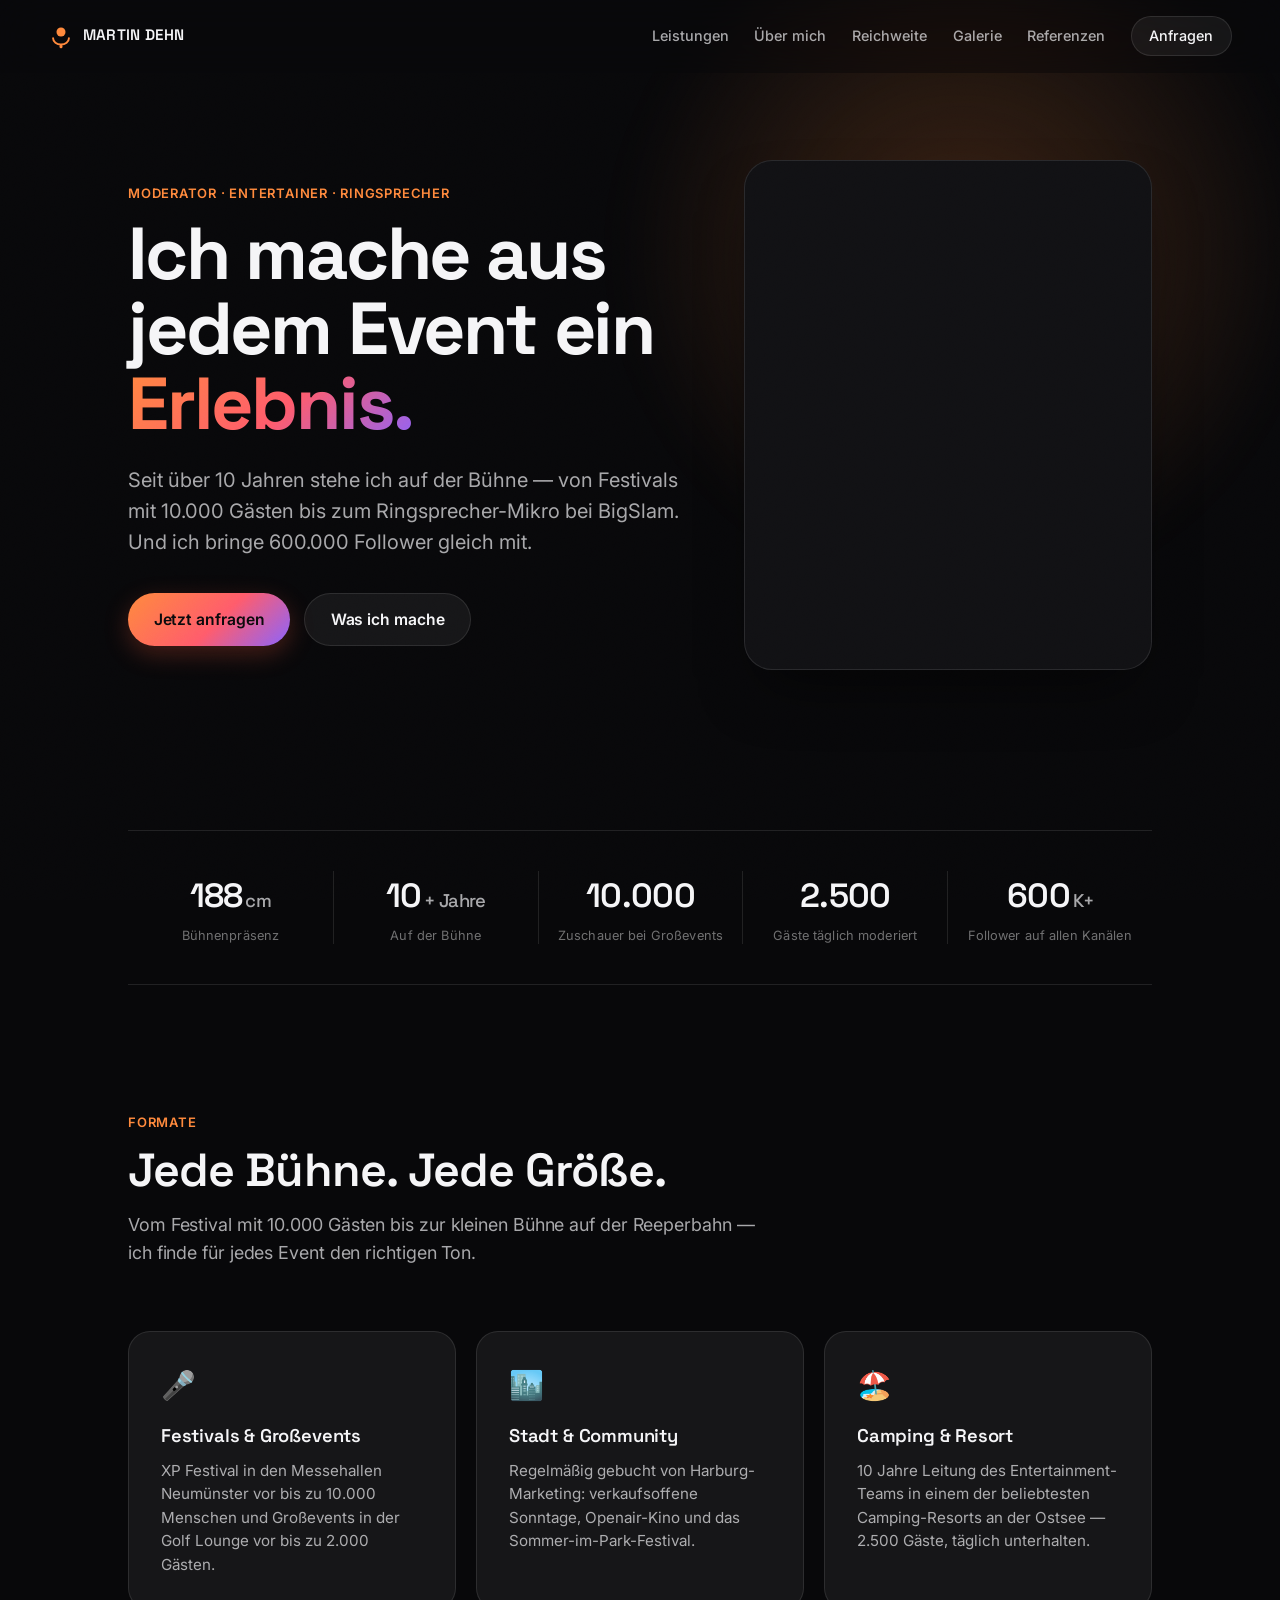
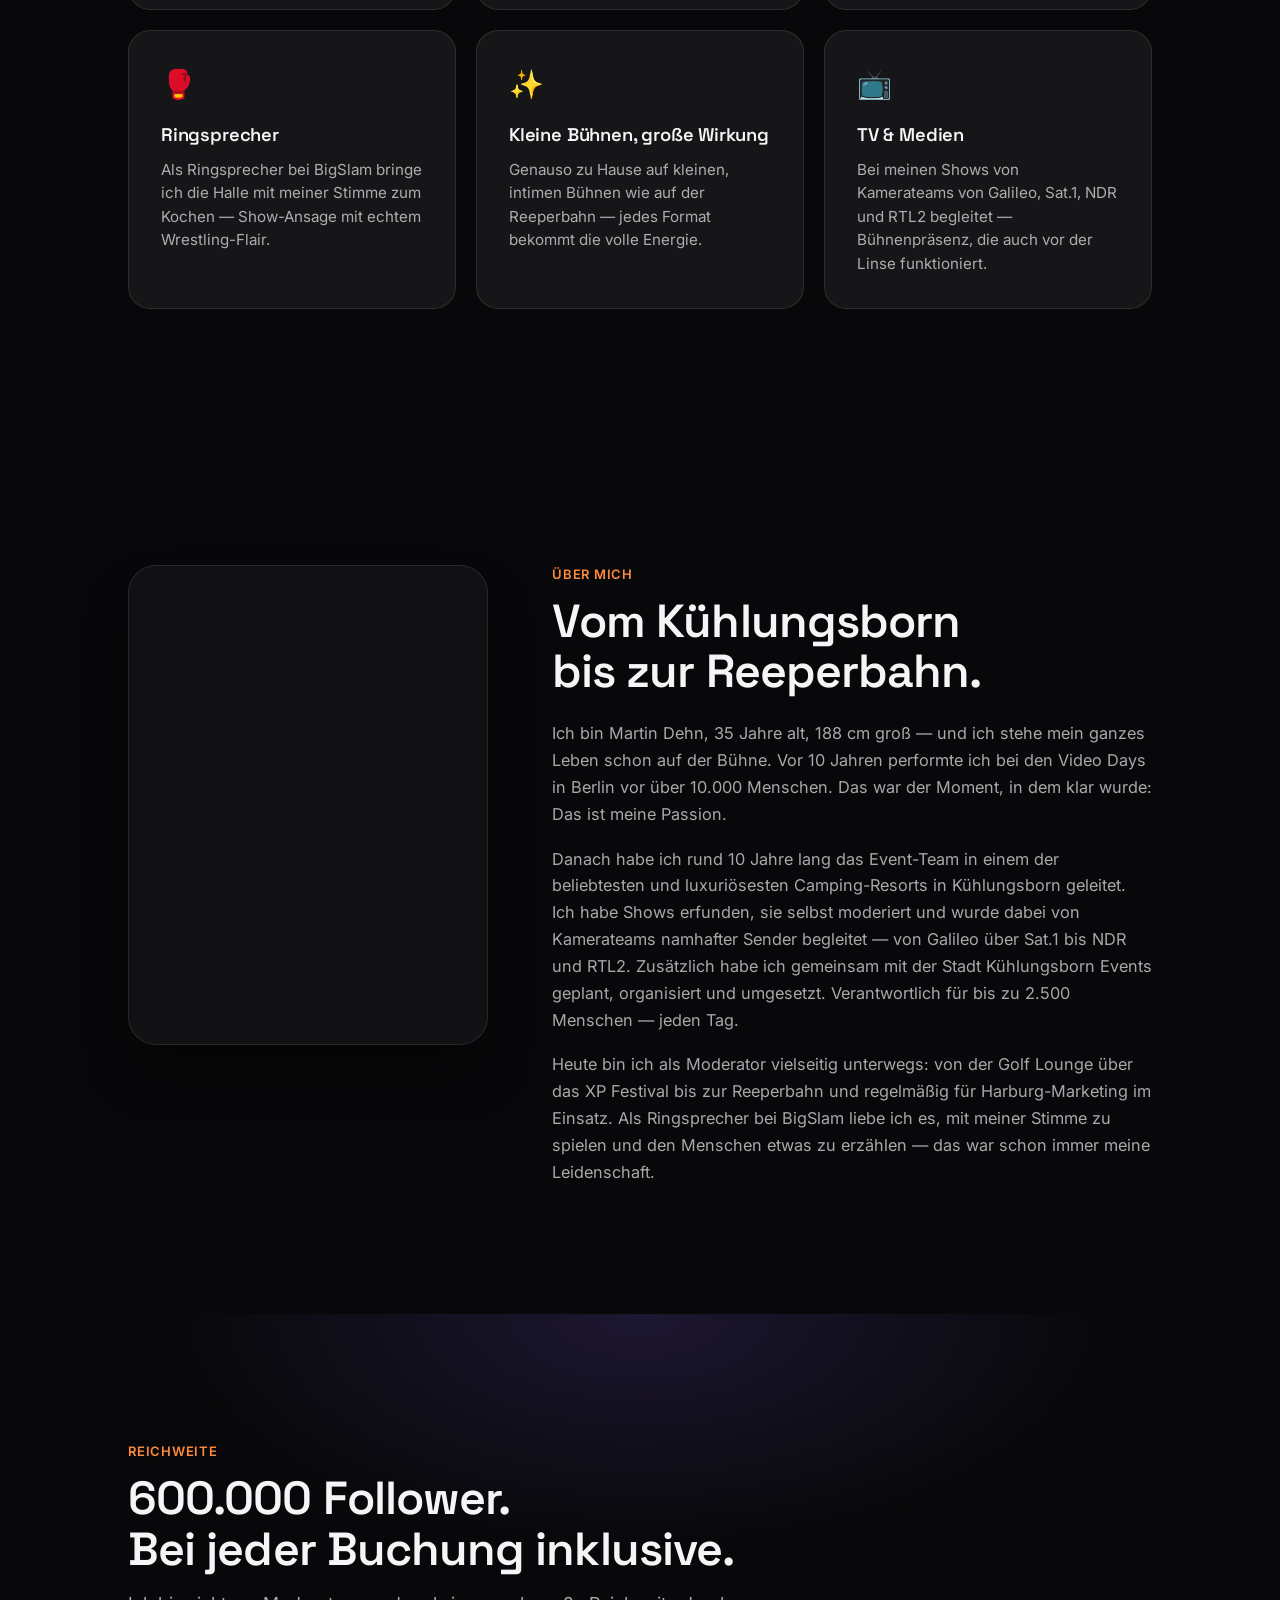
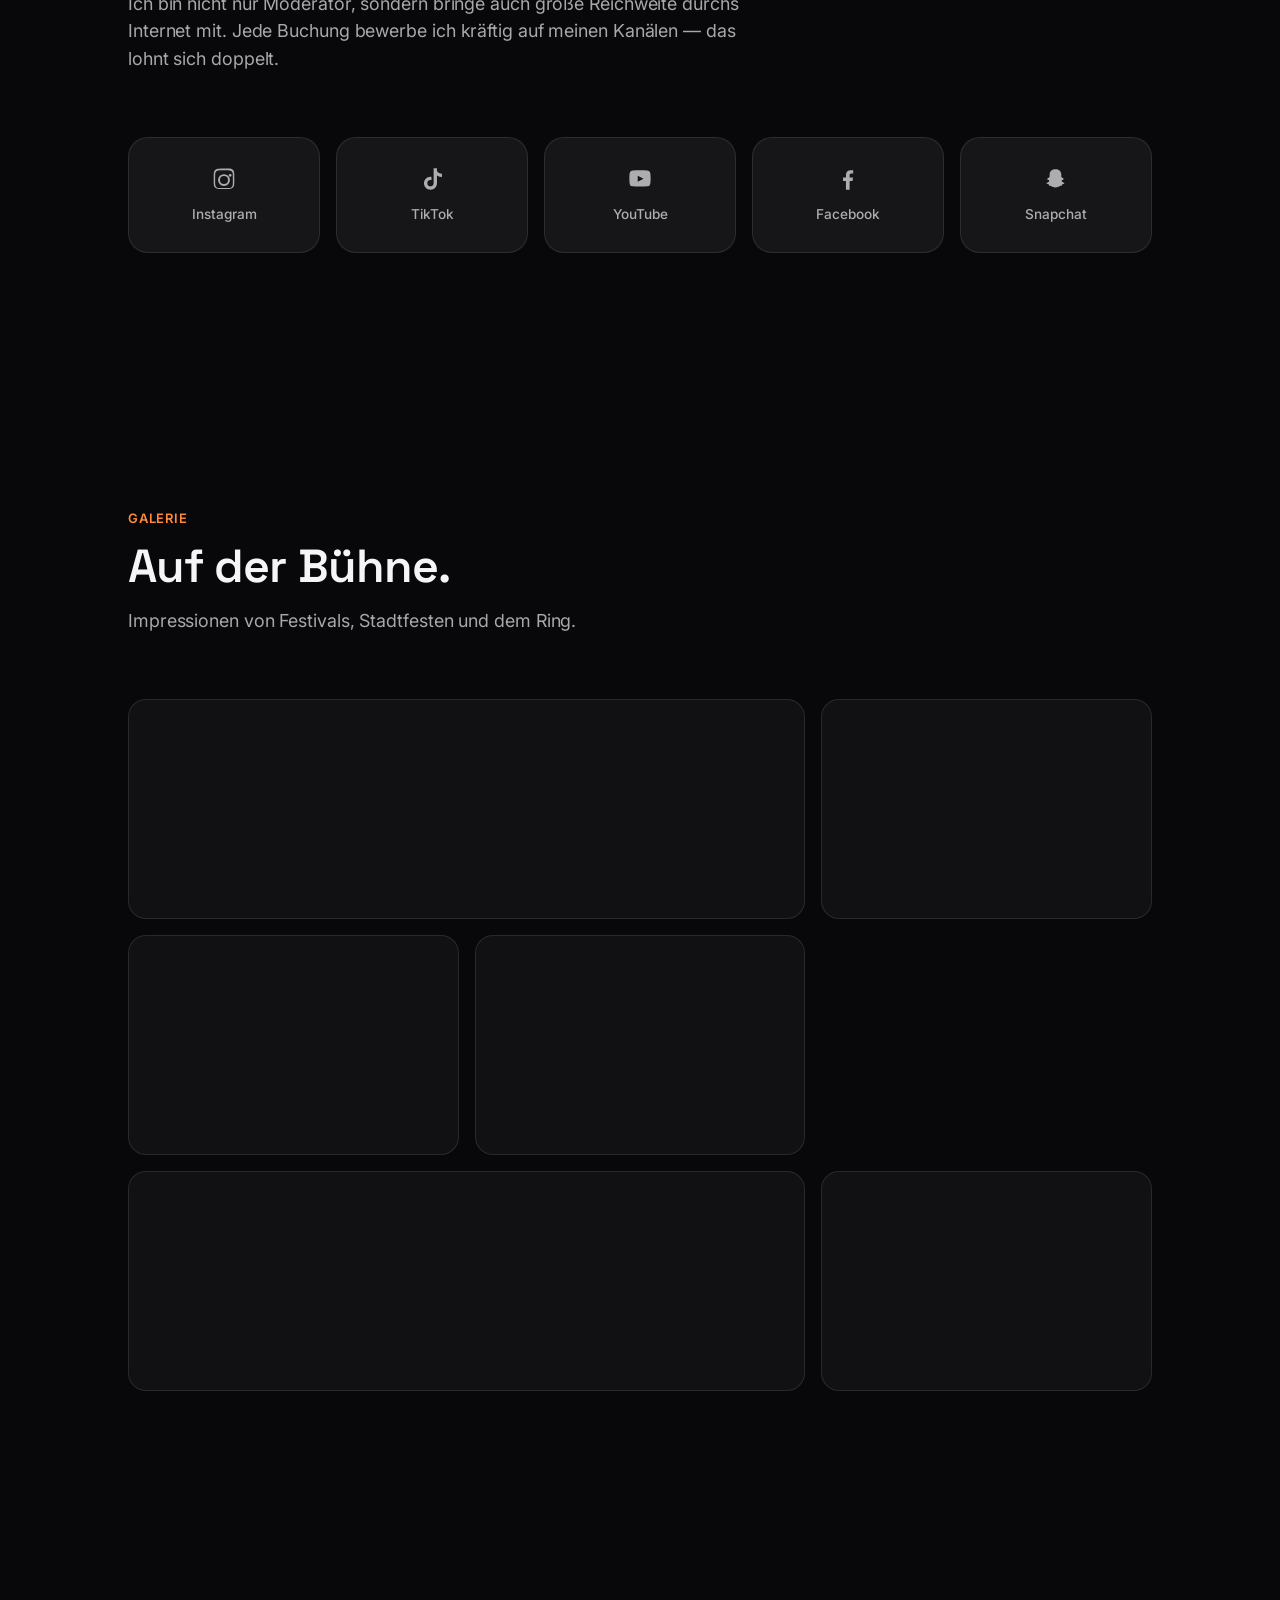
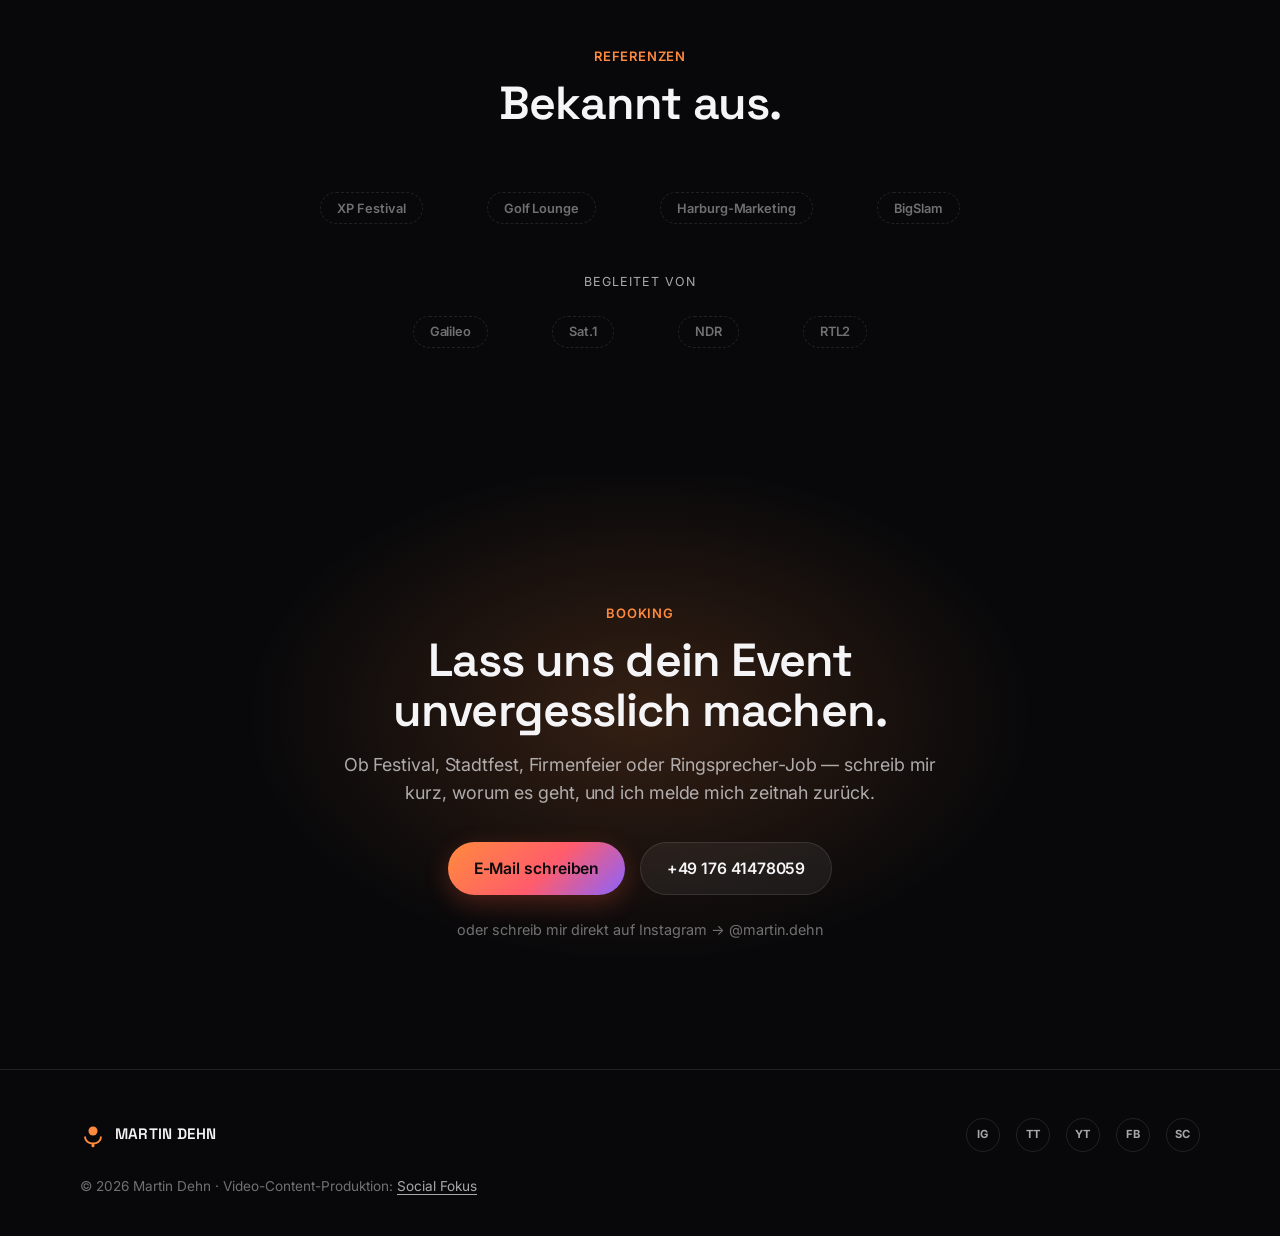
==== commit b58616e1: "Build martindehn.com portfolio site from scratch New personal one-page site for Martin Dehn as moder" ====
--- a/index.html
+++ b/index.html
@@ -3,92 +3,83 @@
 <head>
 <meta charset="UTF-8">
 <meta name="viewport" content="width=device-width, initial-scale=1.0">
-<title>Social Fokus — Video-Content-Produktion mit Martin Dehn | 1 Drehtag, 1 Monat Content</title>
-<meta name="description" content="Social Fokus produziert an einem Drehtag den kompletten Video-Content für einen Monat: Konzept, Dreh, KI-gestützte Planung und professioneller Schnitt — alles aus einer Hand mit Martin Dehn (600.000 Abonnenten).">
+<title>Martin Dehn — Moderator, Entertainer &amp; Ringsprecher | 600.000+ Follower</title>
+<meta name="description" content="Martin Dehn: Moderator für Festivals, Stadtfeste und Firmenevents von 50 bis 10.000 Gästen. Über 10 Jahre Bühnenerfahrung, Ringsprecher bei BigSlam und 600.000 Follower, die bei jeder Buchung mitwerben.">
 <meta name="robots" content="index, follow">
-<meta name="theme-color" content="#0a0a0c">
-<link rel="canonical" href="https://socialfokus.de/">
+<meta name="theme-color" content="#08080a">
+<link rel="canonical" href="https://martindehn.com/">
 
 <!-- Open Graph / Facebook, WhatsApp, LinkedIn -->
 <meta property="og:type" content="website">
-<meta property="og:url" content="https://socialfokus.de/">
-<meta property="og:site_name" content="Social Fokus">
-<meta property="og:locale" content="de_DE">
-<meta property="og:title" content="Social Fokus — 1 Drehtag. 1 Monat Content.">
-<meta property="og:description" content="Martin Dehn (600.000 Abonnenten) und sein Team drehen an einem Tag den kompletten Video-Content für einen Monat — inklusive KI-gestützter Planung und professionellem Schnitt.">
-<meta property="og:image" content="https://socialfokus.de/assets/img/martin-dehn.jpg">
-<meta property="og:image:width" content="500">
-<meta property="og:image:height" content="500">
+<meta property="og:url" content="https://martindehn.com/">
+<meta property="og:site_name" content="Martin Dehn">
+<meta property="og:title" content="Martin Dehn — Moderator, Entertainer &amp; Ringsprecher">
+<meta property="og:description" content="Über 10 Jahre Bühnenerfahrung, Events von 50 bis 10.000 Gästen und 600.000 Follower, die bei jeder Buchung mitwerben.">
+<meta property="og:image" content="https://martindehn.com/assets/img/martin-dehn-hero.jpg">
+<meta property="og:image:width" content="1200">
+<meta property="og:image:height" content="1200">
 
 <!-- Twitter / X -->
 <meta name="twitter:card" content="summary_large_image">
-<meta name="twitter:title" content="Social Fokus — 1 Drehtag. 1 Monat Content.">
-<meta name="twitter:description" content="Martin Dehn (600.000 Abonnenten) und sein Team drehen an einem Tag den kompletten Video-Content für einen Monat.">
-<meta name="twitter:image" content="https://socialfokus.de/assets/img/martin-dehn.jpg">
-
-<link rel="icon" href="data:image/svg+xml,%3Csvg xmlns='http://www.w3.org/2000/svg' viewBox='0 0 100 100'%3E%3Crect width='100' height='100' fill='%230a0a0c'/%3E%3Crect x='18' y='30' width='12' height='40' fill='%23fff'/%3E%3Crect x='38' y='22' width='12' height='56' fill='%23fff'/%3E%3Cpolygon points='58,20 80,50 58,80' fill='%23ff4d3d'/%3E%3C/svg%3E">
+<meta name="twitter:title" content="Martin Dehn — Moderator, Entertainer &amp; Ringsprecher">
+<meta name="twitter:description" content="Über 10 Jahre Bühnenerfahrung, Events von 50 bis 10.000 Gästen und 600.000 Follower, die bei jeder Buchung mitwerben.">
+<meta name="twitter:image" content="https://martindehn.com/assets/img/martin-dehn-hero.jpg">
+
+<link rel="icon" href="data:image/svg+xml,%3Csvg xmlns='http://www.w3.org/2000/svg' viewBox='0 0 100 100'%3E%3Crect width='100' height='100' rx='22' fill='%2308080a'/%3E%3Ccircle cx='50' cy='38' r='16' fill='%23ff8a3d'/%3E%3Cpath d='M28 58c0 12 9.8 20 22 20s22-8 22-20' stroke='%23ff8a3d' stroke-width='6' fill='none' stroke-linecap='round'/%3E%3Crect x='47' y='78' width='6' height='12' rx='3' fill='%23ff8a3d'/%3E%3C/svg%3E">
 <link rel="preconnect" href="https://fonts.googleapis.com">
 <link rel="preconnect" href="https://fonts.gstatic.com" crossorigin>
-<link href="https://fonts.googleapis.com/css2?family=Manrope:wght@400;500;600;700;800&family=Bebas+Neue&display=swap" rel="stylesheet">
+<link href="https://fonts.googleapis.com/css2?family=Space+Grotesk:wght@500;600;700&family=Inter:wght@400;500;600;700;800&display=swap" rel="stylesheet">
 <link rel="stylesheet" href="assets/css/style.css">
 
 <script type="application/ld+json">
 {
   "@context": "https://schema.org",
-  "@type": "ProfessionalService",
-  "name": "Social Fokus",
-  "url": "https://socialfokus.de/",
-  "image": "https://socialfokus.de/assets/img/martin-dehn.jpg",
-  "description": "Social Fokus produziert an einem Drehtag den kompletten Video-Content für einen Monat: Konzept, Dreh, KI-gestützte Planung und professioneller Schnitt.",
+  "@type": "Person",
+  "name": "Martin Dehn",
+  "url": "https://martindehn.com/",
+  "image": "https://martindehn.com/assets/img/martin-dehn-hero.jpg",
+  "jobTitle": "Moderator, Entertainer, Ringsprecher",
+  "description": "Moderator für Festivals, Stadtfeste und Firmenevents von 50 bis 10.000 Gästen. Über 10 Jahre Bühnenerfahrung und 600.000 Follower auf Instagram, TikTok, YouTube, Snapchat und Facebook.",
   "email": "martin.dehn1@gmail.com",
   "telephone": "+4917641478059",
-  "areaServed": "DE",
-  "founder": {
-    "@type": "Person",
-    "name": "Martin Dehn",
-    "sameAs": [
-      "https://www.tiktok.com/@martin.dehn",
-      "https://www.youtube.com/martindehn",
-      "https://www.instagram.com/martin.dehn/",
-      "https://www.facebook.com/martin.dehn.35/",
-      "https://www.snapchat.com/@martin.dehn"
-    ]
-  },
+  "height": "188 cm",
   "sameAs": [
     "https://www.tiktok.com/@martin.dehn",
     "https://www.youtube.com/martindehn",
     "https://www.instagram.com/martin.dehn/",
     "https://www.facebook.com/martin.dehn.35/",
-    "https://www.snapchat.com/@martin.dehn"
+    "https://www.snapchat.com/@martin.dehn",
+    "https://socialfokus.de/"
   ]
 }
 </script>
 </head>
 <body>
 
-<div class="cursor-glow" aria-hidden="true"></div>
 <div class="noise-layer" aria-hidden="true"></div>
-
 <div class="progress-bar" id="progressBar" aria-hidden="true"></div>
 
 <!-- NAV -->
 <header class="site-nav" id="siteNav">
-  <a href="#top" class="nav-logo" aria-label="Social Fokus — Start">
-    <svg class="logo-mark" viewBox="0 0 46 46" fill="none" xmlns="http://www.w3.org/2000/svg">
-      <rect x="4" y="12" width="8" height="22" rx="1" fill="currentColor"/>
-      <rect x="16" y="6" width="8" height="34" rx="1" fill="currentColor"/>
-      <polygon points="30,10 42,23 30,36" fill="currentColor" class="logo-play"/>
+  <a href="#top" class="nav-logo" aria-label="Martin Dehn — Start">
+    <svg class="logo-mark" viewBox="0 0 46 46" fill="none" xmlns="http://www.w3.org/2000/svg" aria-hidden="true">
+      <circle cx="23" cy="16" r="8" fill="currentColor"/>
+      <path d="M9 27c0 6.5 6.3 11 14 11s14-4.5 14-11" stroke="currentColor" stroke-width="3.4" fill="none" stroke-linecap="round"/>
+      <rect x="20.3" y="38.2" width="5.4" height="6.5" rx="2.7" fill="currentColor"/>
     </svg>
-    <span class="nav-logo-text">Social<strong>Fokus</strong></span>
+    <span class="nav-logo-text">MARTIN&nbsp;DEHN</span>
   </a>
-  <nav class="nav-links" aria-label="Hauptnavigation">
-    <a href="#leistung">Leistung</a>
-    <a href="#ablauf">Ablauf</a>
-    <a href="#kunden">Kunden</a>
-    <a href="#martin">Über mich</a>
-    <a href="#kontakt" class="nav-cta">Kontakt aufnehmen</a>
+
+  <nav class="nav-links" id="navLinks" aria-label="Hauptnavigation">
+    <a href="#leistungen" class="nav-link">Leistungen</a>
+    <a href="#ueber-mich" class="nav-link">Über mich</a>
+    <a href="#reichweite" class="nav-link">Reichweite</a>
+    <a href="#galerie" class="nav-link">Galerie</a>
+    <a href="#referenzen" class="nav-link">Referenzen</a>
+    <a href="#booking" class="nav-link nav-cta">Anfragen</a>
   </nav>
-  <button class="nav-toggle" id="navToggle" aria-label="Menü öffnen" aria-expanded="false">
+
+  <button class="nav-toggle" id="navToggle" aria-label="Menü öffnen" aria-expanded="false" aria-controls="navLinks">
     <span></span><span></span><span></span>
   </button>
 </header>
@@ -96,418 +87,255 @@
 <main id="top">
 
   <!-- HERO -->
-  <section class="hero" id="hero">
-    <div class="hero-bg" aria-hidden="true">
-      <div class="blob blob-a"></div>
-      <div class="blob blob-b"></div>
-      <div class="grid-overlay"></div>
-    </div>
-
+  <section class="hero">
+    <div class="hero-glow" aria-hidden="true"></div>
     <div class="hero-inner">
-      <p class="eyebrow reveal" data-reveal>
-        <span class="live-dot"></span> All-in-One Video-Content-Produktion
+      <p class="eyebrow reveal">Moderator · Entertainer · Ringsprecher</p>
+      <h1 class="hero-title reveal">
+        Ich mache aus<br>
+        jedem Event ein<br>
+        <span class="hero-title-accent">Erlebnis.</span>
+      </h1>
+      <p class="hero-sub reveal">
+        Seit über 10 Jahren stehe ich auf der Bühne — von Festivals mit 10.000 Gästen
+        bis zum Ringsprecher-Mikro bei BigSlam. Und ich bringe 600.000 Follower gleich mit.
       </p>
-      <h1 class="hero-title">
-        <span class="reveal-line"><span class="reveal-word">Ein</span> <span class="reveal-word">Drehtag.</span></span>
-        <span class="reveal-line"><span class="reveal-word accent">Ein</span> <span class="reveal-word accent">ganzer</span> <span class="reveal-word accent">Monat</span></span>
-        <span class="reveal-line"><span class="reveal-word accent">Content.</span></span>
-      </h1>
-      <p class="hero-sub reveal" data-reveal>
-        Mein Team und ich kommen für <strong>einen Tag</strong> zu dir und drehen so viel Material,
-        dass es für einen kompletten Monat Social-Media-Content reicht. Wir planen, schneiden,
-        liefern Ideen — und du siehst per KI-gestütztem Redaktionsplan schon heute, was in
-        zwei Wochen live geht.
+      <div class="hero-actions reveal">
+        <a class="btn btn-primary" href="#booking">Jetzt anfragen</a>
+        <a class="btn btn-ghost" href="#leistungen">Was ich mache</a>
+      </div>
+    </div>
+    <div class="hero-portrait reveal" aria-hidden="true">
+      <div class="portrait-frame" style="background-image:url('assets/img/martin-dehn-hero.jpg')"></div>
+    </div>
+
+    <div class="spec-strip reveal" role="list" aria-label="Kurzprofil">
+      <div class="spec" role="listitem">
+        <span class="spec-value">188<span class="spec-unit">cm</span></span>
+        <span class="spec-label">Bühnenpräsenz</span>
+      </div>
+      <div class="spec" role="listitem">
+        <span class="spec-value">10<span class="spec-unit">+ Jahre</span></span>
+        <span class="spec-label">Auf der Bühne</span>
+      </div>
+      <div class="spec" role="listitem">
+        <span class="spec-value">10.000</span>
+        <span class="spec-label">Zuschauer bei Großevents</span>
+      </div>
+      <div class="spec" role="listitem">
+        <span class="spec-value">2.500</span>
+        <span class="spec-label">Gäste täglich moderiert</span>
+      </div>
+      <div class="spec" role="listitem">
+        <span class="spec-value">600<span class="spec-unit">K+</span></span>
+        <span class="spec-label">Follower auf allen Kanälen</span>
+      </div>
+    </div>
+  </section>
+
+  <!-- LEISTUNGEN / FORMATE -->
+  <section class="section" id="leistungen">
+    <div class="section-head reveal">
+      <p class="eyebrow">Formate</p>
+      <h2 class="section-title">Jede Bühne. Jede Größe.</h2>
+      <p class="section-sub">Vom Festival mit 10.000 Gästen bis zur kleinen Bühne auf der Reeperbahn — ich finde für jedes Event den richtigen Ton.</p>
+    </div>
+
+    <div class="card-grid">
+      <article class="card reveal">
+        <div class="card-icon" aria-hidden="true">🎤</div>
+        <h3 class="card-title">Festivals &amp; Großevents</h3>
+        <p class="card-text">XP Festival in den Messehallen Neumünster vor bis zu 10.000 Menschen und Großevents in der Golf Lounge vor bis zu 2.000 Gästen.</p>
+      </article>
+
+      <article class="card reveal">
+        <div class="card-icon" aria-hidden="true">🏙️</div>
+        <h3 class="card-title">Stadt &amp; Community</h3>
+        <p class="card-text">Regelmäßig gebucht von Harburg-Marketing: verkaufsoffene Sonntage, Openair-Kino und das Sommer-im-Park-Festival.</p>
+      </article>
+
+      <article class="card reveal">
+        <div class="card-icon" aria-hidden="true">🏖️</div>
+        <h3 class="card-title">Camping &amp; Resort</h3>
+        <p class="card-text">10 Jahre Leitung des Entertainment-Teams in einem der beliebtesten Camping-Resorts an der Ostsee — 2.500 Gäste, täglich unterhalten.</p>
+      </article>
+
+      <article class="card reveal">
+        <div class="card-icon" aria-hidden="true">🥊</div>
+        <h3 class="card-title">Ringsprecher</h3>
+        <p class="card-text">Als Ringsprecher bei BigSlam bringe ich die Halle mit meiner Stimme zum Kochen — Show-Ansage mit echtem Wrestling-Flair.</p>
+      </article>
+
+      <article class="card reveal">
+        <div class="card-icon" aria-hidden="true">✨</div>
+        <h3 class="card-title">Kleine Bühnen, große Wirkung</h3>
+        <p class="card-text">Genauso zu Hause auf kleinen, intimen Bühnen wie auf der Reeperbahn — jedes Format bekommt die volle Energie.</p>
+      </article>
+
+      <article class="card reveal">
+        <div class="card-icon" aria-hidden="true">📺</div>
+        <h3 class="card-title">TV &amp; Medien</h3>
+        <p class="card-text">Bei meinen Shows von Kamerateams von Galileo, Sat.1, NDR und RTL2 begleitet — Bühnenpräsenz, die auch vor der Linse funktioniert.</p>
+      </article>
+    </div>
+  </section>
+
+  <!-- ÜBER MICH -->
+  <section class="section section-about" id="ueber-mich">
+    <div class="about-grid">
+      <div class="about-media reveal" aria-hidden="true">
+        <div class="portrait-frame portrait-frame--tall" style="background-image:url('assets/img/martin-dehn-portrait.jpg')"></div>
+      </div>
+      <div class="about-copy reveal">
+        <p class="eyebrow">Über mich</p>
+        <h2 class="section-title">Vom Kühlungsborn<br>bis zur Reeperbahn.</h2>
+        <p class="about-text">
+          Ich bin Martin Dehn, 35 Jahre alt, 188&nbsp;cm groß — und ich stehe mein ganzes
+          Leben schon auf der Bühne. Vor 10 Jahren performte ich bei den Video Days in
+          Berlin vor über 10.000 Menschen. Das war der Moment, in dem klar wurde: Das ist
+          meine Passion.
+        </p>
+        <p class="about-text">
+          Danach habe ich rund 10 Jahre lang das Event-Team in einem der beliebtesten und
+          luxuriösesten Camping-Resorts in Kühlungsborn geleitet. Ich habe Shows erfunden,
+          sie selbst moderiert und wurde dabei von Kamerateams namhafter Sender begleitet —
+          von Galileo über Sat.1 bis NDR und RTL2. Zusätzlich habe ich gemeinsam mit der
+          Stadt Kühlungsborn Events geplant, organisiert und umgesetzt. Verantwortlich für
+          bis zu 2.500 Menschen — jeden Tag.
+        </p>
+        <p class="about-text">
+          Heute bin ich als Moderator vielseitig unterwegs: von der Golf Lounge über das
+          XP Festival bis zur Reeperbahn und regelmäßig für Harburg-Marketing im Einsatz.
+          Als Ringsprecher bei BigSlam liebe ich es, mit meiner Stimme zu spielen und den
+          Menschen etwas zu erzählen — das war schon immer meine Leidenschaft.
+        </p>
+      </div>
+    </div>
+  </section>
+
+  <!-- REICHWEITE -->
+  <section class="section section-reach" id="reichweite">
+    <div class="reach-glow" aria-hidden="true"></div>
+    <div class="section-head reveal">
+      <p class="eyebrow">Reichweite</p>
+      <h2 class="section-title">600.000 Follower.<br>Bei jeder Buchung inklusive.</h2>
+      <p class="section-sub">
+        Ich bin nicht nur Moderator, sondern bringe auch große Reichweite durchs Internet mit.
+        Jede Buchung bewerbe ich kräftig auf meinen Kanälen — das lohnt sich doppelt.
       </p>
-      <div class="hero-actions reveal" data-reveal>
-        <a href="https://wa.me/4917641478059?text=Hallo%20Martin%2C%20ich%20interessiere%20mich%20f%C3%BCr%20Social%20Fokus!" target="_blank" rel="noopener" class="btn btn-primary">
-          <svg viewBox="0 0 24 24" width="18" height="18" fill="currentColor"><path d="M12 2C6.48 2 2 6.48 2 12c0 1.85.5 3.58 1.35 5.07L2 22l5.06-1.32A9.94 9.94 0 0012 22c5.52 0 10-4.48 10-10S17.52 2 12 2zm0 18c-1.6 0-3.1-.44-4.38-1.2l-.31-.19-3 .78.8-2.93-.2-.3A7.94 7.94 0 014 12c0-4.41 3.59-8 8-8s8 3.59 8 8-3.59 8-8 8zm4.4-5.6c-.24-.12-1.43-.7-1.65-.79-.22-.08-.38-.12-.55.12-.16.24-.63.79-.77.95-.14.16-.28.18-.52.06-.24-.12-1.02-.38-1.94-1.2-.72-.64-1.2-1.43-1.35-1.67-.14-.24-.02-.37.1-.49.11-.11.24-.28.36-.42.12-.14.16-.24.24-.4.08-.16.04-.3-.02-.42-.06-.12-.55-1.33-.76-1.82-.2-.48-.4-.42-.55-.42h-.47c-.16 0-.42.06-.64.3-.22.24-.85.83-.85 2.02 0 1.19.87 2.34.99 2.5.12.16 1.71 2.61 4.14 3.66.58.25 1.03.4 1.38.51.58.18 1.11.16 1.53.1.47-.07 1.43-.58 1.63-1.15.2-.56.2-1.04.14-1.15-.06-.1-.22-.16-.46-.28z"/></svg>
-          WhatsApp
-        </a>
-        <a href="mailto:martin.dehn1@gmail.com" class="btn btn-ghost">
-          <svg viewBox="0 0 24 24" width="18" height="18" fill="none" stroke="currentColor" stroke-width="2"><path d="M4 4h16v16H4z"/><path d="M4 6l8 7 8-7"/></svg>
-          E-Mail schreiben
-        </a>
-      </div>
-
-      <div class="hero-stats reveal" data-reveal>
-        <div class="hero-stat">
-          <span class="count-up" data-count="600000" data-suffix="+">0</span>
-          <small>Abonnenten von Martin</small>
-        </div>
-        <div class="hero-stat">
-          <span class="count-up" data-count="40000000" data-suffix="+">0</span>
-          <small>Views generiert</small>
-        </div>
-        <div class="hero-stat">
-          <span class="count-up" data-count="1000" data-suffix="+">0</span>
-          <small>Videos / Jahr produziert</small>
-        </div>
-      </div>
-    </div>
-
-    <a href="#video" class="scroll-cue" aria-label="Weiter scrollen">
-      <span></span>
+    </div>
+
+    <div class="platform-grid reveal">
+      <a class="platform" href="https://www.instagram.com/martin.dehn/" target="_blank" rel="noopener">
+        <svg viewBox="0 0 24 24" fill="currentColor" aria-hidden="true"><path d="M12 2.2c3.2 0 3.6 0 4.8.07 1.2.06 2.4.28 3.4 1.24.96 1 1.18 2.2 1.24 3.4.07 1.2.07 1.6.07 4.8s0 3.6-.07 4.8c-.06 1.2-.28 2.4-1.24 3.4-1 .96-2.2 1.18-3.4 1.24-1.2.07-1.6.07-4.8.07s-3.6 0-4.8-.07c-1.2-.06-2.4-.28-3.4-1.24-.96-1-1.18-2.2-1.24-3.4C2.5 15.6 2.5 15.2 2.5 12s0-3.6.07-4.8c.06-1.2.28-2.4 1.24-3.4 1-.96 2.2-1.18 3.4-1.24C8.4 2.2 8.8 2.2 12 2.2zm0 1.8c-3.14 0-3.5 0-4.7.07-.98.05-1.8.23-2.5.9-.66.66-.84 1.5-.9 2.48-.07 1.2-.07 1.56-.07 4.7s0 3.5.07 4.7c.06.98.24 1.8.9 2.48.7.67 1.52.85 2.5.9 1.2.07 1.56.07 4.7.07s3.5 0 4.7-.07c.98-.05 1.8-.23 2.5-.9.66-.66.84-1.5.9-2.48.07-1.2.07-1.56.07-4.7s0-3.5-.07-4.7c-.06-.98-.24-1.82-.9-2.48-.7-.67-1.52-.85-2.5-.9-1.2-.07-1.56-.07-4.7-.07zm0 3.5a5.5 5.5 0 1 1 0 11 5.5 5.5 0 0 1 0-11zm0 1.8a3.7 3.7 0 1 0 0 7.4 3.7 3.7 0 0 0 0-7.4zm5.7-2a1.3 1.3 0 1 1 0 2.6 1.3 1.3 0 0 1 0-2.6z"/></svg>
+        <span class="platform-name">Instagram</span>
+      </a>
+      <a class="platform" href="https://www.tiktok.com/@martin.dehn" target="_blank" rel="noopener">
+        <svg viewBox="0 0 24 24" fill="currentColor" aria-hidden="true"><path d="M16.6 2h-3.1v13.9c0 1.6-1.3 2.9-2.9 2.9a2.9 2.9 0 0 1-2.9-2.9 2.9 2.9 0 0 1 2.9-2.9c.3 0 .6 0 .9.1V10c-.3 0-.6-.1-.9-.1-3.3 0-6 2.7-6 6s2.7 6 6 6 6-2.7 6-6V8.7a7.9 7.9 0 0 0 4.6 1.5V7.1c-1.9 0-3.6-1-4.6-2.6V2z"/></svg>
+        <span class="platform-name">TikTok</span>
+      </a>
+      <a class="platform" href="https://www.youtube.com/martindehn" target="_blank" rel="noopener">
+        <svg viewBox="0 0 24 24" fill="currentColor" aria-hidden="true"><path d="M21.6 7.2s-.2-1.5-.8-2.1c-.8-.8-1.7-.8-2.1-.9C15.9 4 12 4 12 4s-3.9 0-6.7.2c-.4.1-1.3.1-2.1.9-.6.6-.8 2.1-.8 2.1S2.2 9 2.2 10.8v1.4c0 1.8.2 3.6.2 3.6s.2 1.5.8 2.1c.8.8 1.9.8 2.3.9C7 19 12 19 12 19s3.9 0 6.7-.2c.4-.1 1.3-.1 2.1-.9.6-.6.8-2.1.8-2.1s.2-1.8.2-3.6v-1.4c0-1.8-.2-3.6-.2-3.6zM9.9 14.6V9l5.4 2.8-5.4 2.8z"/></svg>
+        <span class="platform-name">YouTube</span>
+      </a>
+      <a class="platform" href="https://www.facebook.com/martin.dehn.35/" target="_blank" rel="noopener">
+        <svg viewBox="0 0 24 24" fill="currentColor" aria-hidden="true"><path d="M13.5 21.9v-8.1h2.7l.4-3.2h-3.1V8.5c0-.9.3-1.6 1.6-1.6h1.7V4c-.3 0-1.3-.1-2.5-.1-2.5 0-4.2 1.5-4.2 4.3v2.4H7.4v3.2h2.7v8.1h3.4z"/></svg>
+        <span class="platform-name">Facebook</span>
+      </a>
+      <a class="platform" href="https://www.snapchat.com/@martin.dehn" target="_blank" rel="noopener">
+        <svg viewBox="0 0 24 24" fill="currentColor" aria-hidden="true"><path d="M12 3c2.9 0 4.9 2.2 4.9 5v1.9c0 .3.3.6.9.9.5.3 1.3.5 1.3 1.1 0 .5-.7.8-1.4 1-.3.1-.5.3-.4.6.2.9.9 1.6 2.1 1.9.2 0 .4.3.3.5-.2.6-1.2.8-2 1-.1.3-.2.7-.3 1-.1.2-.3.3-.6.3-.8 0-1.4.5-2.6 1-.9.3-1.8.7-2.7.7-.9 0-1.8-.4-2.7-.7-1.2-.5-1.8-1-2.6-1-.3 0-.5-.1-.6-.3-.1-.3-.2-.7-.3-1-.8-.2-1.8-.4-2-1-.1-.2.1-.5.3-.5 1.2-.3 1.9-1 2.1-1.9.1-.3-.1-.5-.4-.6-.7-.2-1.4-.5-1.4-1 0-.6.8-.8 1.3-1.1.6-.3.9-.6.9-.9V8c0-2.8 2-5 4.9-5z"/></svg>
+        <span class="platform-name">Snapchat</span>
+      </a>
+    </div>
+  </section>
+
+  <!-- GALERIE -->
+  <section class="section" id="galerie">
+    <div class="section-head reveal">
+      <p class="eyebrow">Galerie</p>
+      <h2 class="section-title">Auf der Bühne.</h2>
+      <p class="section-sub">Impressionen von Festivals, Stadtfesten und dem Ring.</p>
+    </div>
+
+    <div class="gallery-grid reveal">
+      <div class="gallery-item gallery-item--wide" style="background-image:url('assets/img/gallery/gallery-01.jpg')"></div>
+      <div class="gallery-item" style="background-image:url('assets/img/gallery/gallery-02.jpg')"></div>
+      <div class="gallery-item" style="background-image:url('assets/img/gallery/gallery-03.jpg')"></div>
+      <div class="gallery-item" style="background-image:url('assets/img/gallery/gallery-04.jpg')"></div>
+      <div class="gallery-item gallery-item--wide" style="background-image:url('assets/img/gallery/gallery-05.jpg')"></div>
+      <div class="gallery-item" style="background-image:url('assets/img/gallery/gallery-06.jpg')"></div>
+    </div>
+  </section>
+
+  <!-- REFERENZEN -->
+  <section class="section section-logos" id="referenzen">
+    <div class="section-head reveal">
+      <p class="eyebrow">Referenzen</p>
+      <h2 class="section-title">Bekannt aus.</h2>
+    </div>
+
+    <div class="logo-row reveal" aria-label="Kunden und Partner">
+      <img src="assets/img/logos/xp-festival.svg" alt="XP Festival" loading="lazy">
+      <img src="assets/img/logos/golf-lounge.svg" alt="Golf Lounge" loading="lazy">
+      <img src="assets/img/logos/harburg-marketing.svg" alt="Harburg-Marketing" loading="lazy">
+      <img src="assets/img/logos/bigslam.svg" alt="BigSlam" loading="lazy">
+    </div>
+
+    <p class="section-sub logo-row-label reveal">Begleitet von</p>
+    <div class="logo-row logo-row--tv reveal" aria-label="TV-Sender">
+      <img src="assets/img/tv/galileo.svg" alt="Galileo" loading="lazy">
+      <img src="assets/img/tv/sat1.svg" alt="Sat.1" loading="lazy">
+      <img src="assets/img/tv/ndr.svg" alt="NDR" loading="lazy">
+      <img src="assets/img/tv/rtl2.svg" alt="RTL2" loading="lazy">
+    </div>
+  </section>
+
+  <!-- BOOKING -->
+  <section class="section section-booking" id="booking">
+    <div class="booking-glow" aria-hidden="true"></div>
+    <div class="booking-inner reveal">
+      <p class="eyebrow">Booking</p>
+      <h2 class="section-title">Lass uns dein Event<br>unvergesslich machen.</h2>
+      <p class="section-sub">
+        Ob Festival, Stadtfest, Firmenfeier oder Ringsprecher-Job — schreib mir kurz,
+        worum es geht, und ich melde mich zeitnah zurück.
+      </p>
+      <div class="booking-actions">
+        <a class="btn btn-primary" href="mailto:martin.dehn1@gmail.com?subject=Booking-Anfrage">E-Mail schreiben</a>
+        <a class="btn btn-ghost" href="tel:+4917641478059">+49 176 41478059</a>
+      </div>
+      <a class="booking-instagram" href="https://www.instagram.com/martin.dehn/" target="_blank" rel="noopener">
+        oder schreib mir direkt auf Instagram → @martin.dehn
+      </a>
+    </div>
+  </section>
+
+</main>
+
+<!-- FOOTER -->
+<footer class="site-footer">
+  <div class="footer-inner">
+    <a href="#top" class="nav-logo" aria-label="Martin Dehn — Start">
+      <svg class="logo-mark" viewBox="0 0 46 46" fill="none" xmlns="http://www.w3.org/2000/svg" aria-hidden="true">
+        <circle cx="23" cy="16" r="8" fill="currentColor"/>
+        <path d="M9 27c0 6.5 6.3 11 14 11s14-4.5 14-11" stroke="currentColor" stroke-width="3.4" fill="none" stroke-linecap="round"/>
+        <rect x="20.3" y="38.2" width="5.4" height="6.5" rx="2.7" fill="currentColor"/>
+      </svg>
+      <span class="nav-logo-text">MARTIN&nbsp;DEHN</span>
     </a>
-  </section>
-
-  <!-- PLATTFORMEN -->
-  <section class="platforms" id="plattformen">
-    <div class="section-inner">
-      <p class="platforms-label reveal" data-reveal>Content für jede Plattform</p>
-      <div class="platform-row">
-        <a class="platform-item reveal" data-reveal href="https://www.tiktok.com/@martin.dehn" target="_blank" rel="noopener" aria-label="Martin Dehn auf TikTok">
-          <span class="platform-icon platform-tiktok" aria-hidden="true">
-            <svg viewBox="0 0 32 32">
-              <path class="tt-shadow-1" d="M19.5 8.2c1 2.2 3 3.7 5.4 3.9v3.4c-1.9-.1-3.7-.7-5.4-1.7v7.1c0 3.7-3 6.7-6.7 6.7S6.1 24.6 6.1 20.9c0-3.6 2.9-6.6 6.5-6.7v3.5c-1.7.1-3.1 1.5-3.1 3.2 0 1.8 1.5 3.2 3.2 3.2 1.8 0 3.3-1.4 3.3-3.2V5.1h3.4c0 1.1.1 2.1.1 2.1z" fill="#25F4EE" transform="translate(-0.9,-0.9)"/>
-              <path class="tt-shadow-2" d="M19.5 8.2c1 2.2 3 3.7 5.4 3.9v3.4c-1.9-.1-3.7-.7-5.4-1.7v7.1c0 3.7-3 6.7-6.7 6.7S6.1 24.6 6.1 20.9c0-3.6 2.9-6.6 6.5-6.7v3.5c-1.7.1-3.1 1.5-3.1 3.2 0 1.8 1.5 3.2 3.2 3.2 1.8 0 3.3-1.4 3.3-3.2V5.1h3.4c0 1.1.1 2.1.1 2.1z" fill="#FE2C55" transform="translate(0.9,0.9)"/>
-              <path d="M19.5 8.2c1 2.2 3 3.7 5.4 3.9v3.4c-1.9-.1-3.7-.7-5.4-1.7v7.1c0 3.7-3 6.7-6.7 6.7S6.1 24.6 6.1 20.9c0-3.6 2.9-6.6 6.5-6.7v3.5c-1.7.1-3.1 1.5-3.1 3.2 0 1.8 1.5 3.2 3.2 3.2 1.8 0 3.3-1.4 3.3-3.2V5.1h3.4c0 1.1.1 2.1.1 2.1z" fill="#fff"/>
-            </svg>
-          </span>
-          <span>TikTok</span>
-        </a>
-
-        <a class="platform-item reveal" data-reveal href="https://www.youtube.com/martindehn" target="_blank" rel="noopener" aria-label="Martin Dehn auf YouTube">
-          <span class="platform-icon platform-youtube" aria-hidden="true">
-            <svg viewBox="0 0 32 32">
-              <rect x="2" y="7" width="28" height="18" rx="6" fill="#FF0000"/>
-              <polygon points="13,11.5 22,16 13,20.5" fill="#fff"/>
-            </svg>
-          </span>
-          <span>YouTube</span>
-        </a>
-
-        <a class="platform-item reveal" data-reveal href="https://www.instagram.com/martin.dehn/" target="_blank" rel="noopener" aria-label="Martin Dehn auf Instagram">
-          <span class="platform-icon platform-instagram" aria-hidden="true">
-            <svg viewBox="0 0 32 32">
-              <defs>
-                <linearGradient id="igGrad" x1="0" y1="32" x2="32" y2="0">
-                  <stop offset="0" stop-color="#FFDD55"/>
-                  <stop offset="0.5" stop-color="#FF3C7E"/>
-                  <stop offset="1" stop-color="#7638FA"/>
-                </linearGradient>
-              </defs>
-              <rect x="2" y="2" width="28" height="28" rx="8" fill="url(#igGrad)"/>
-              <circle cx="16" cy="16" r="6.5" fill="none" stroke="#fff" stroke-width="2.2"/>
-              <circle cx="24" cy="8" r="1.8" fill="#fff"/>
-            </svg>
-          </span>
-          <span>Instagram</span>
-        </a>
-
-        <a class="platform-item reveal" data-reveal href="https://www.facebook.com/martin.dehn.35/" target="_blank" rel="noopener" aria-label="Martin Dehn auf Facebook">
-          <span class="platform-icon platform-facebook" aria-hidden="true">
-            <svg viewBox="0 0 32 32">
-              <circle cx="16" cy="16" r="14" fill="#1877F2"/>
-              <path d="M20.2 16.6h-2.9V26h-3.9v-9.4h-2v-3.3h2v-2.3c0-2.6 1.1-4.2 4.2-4.2h2.6v3.3h-1.6c-1.2 0-1.3.5-1.3 1.3l0 1.9h3z" fill="#fff"/>
-            </svg>
-          </span>
-          <span>Facebook</span>
-        </a>
-
-        <a class="platform-item reveal" data-reveal href="https://www.snapchat.com/@martin.dehn" target="_blank" rel="noopener" aria-label="Martin Dehn auf Snapchat">
-          <span class="platform-icon platform-snapchat" aria-hidden="true">
-            <svg viewBox="0 0 32 32">
-              <rect x="2" y="2" width="28" height="28" rx="8" fill="#FFFC00"/>
-              <path d="M16 8.2c-3.3 0-5.4 2.5-5.4 5.8 0 .9.1 1.9-.4 2.7-.4.6-1 .9-1.6 1.1-.3.1-.3.6.1.7.6.2 1.3.3 1.5.3.1.5.3 1 .8 1.2 0 0-.1.6.4.9.4.2.9.1 1.2-.1.5.4 1.2.7 2 .7.9 0 1.6-.3 2.1-.7.3.2.7.3 1.1.1.5-.3.4-.9.4-.9.5-.2.7-.7.8-1.2.2 0 .9-.1 1.5-.3.4-.1.4-.6.1-.7-.6-.2-1.2-.5-1.6-1.1-.5-.8-.4-1.8-.4-2.7 0-3.3-2.1-5.8-5.4-5.8-.1 0-.2 0-.3 0h.1z" fill="none" stroke="#000" stroke-width="1.2" stroke-linejoin="round"/>
-            </svg>
-          </span>
-          <span>Snapchat</span>
-        </a>
-      </div>
-    </div>
-  </section>
-
-  <!-- VIDEO -->
-  <section class="video-section" id="video">
-    <div class="section-inner">
-      <p class="tag reveal" data-reveal>Sieh selbst</p>
-      <h2 class="reveal" data-reveal>Das ist <span class="accent">Social Fokus</span></h2>
-      <p class="section-sub reveal" data-reveal>Unser Eröffnungsvideo — professionell produziert, genau wie der Content, den ihr am Ende bekommt.</p>
-
-      <div class="video-frame reveal" data-reveal>
-        <div class="video-glow"></div>
-        <iframe
-          src="https://www.youtube-nocookie.com/embed/7uqIy76jlag?autoplay=1&mute=1&rel=0&playsinline=1&modestbranding=1"
-          title="Social Fokus Video"
-          allow="accelerometer; autoplay; clipboard-write; encrypted-media; gyroscope; picture-in-picture"
-          allowfullscreen
-          loading="lazy"
-        ></iframe>
-      </div>
-    </div>
-  </section>
-
-  <!-- LEISTUNG / ALL-IN-ONE -->
-  <section class="features" id="leistung">
-    <div class="section-inner">
-      <p class="tag reveal" data-reveal>Das Rundum-Sorglos-Paket</p>
-      <h2 class="reveal" data-reveal>Alles aus <span class="accent">einer Hand.</span> Ohne dass du einen Finger krumm machst.</h2>
-      <p class="section-sub reveal" data-reveal>
-        Du musst dich um nichts kümmern — von Dreh und Design bis zur fertigen Webseite übernehmen wir den kompletten Prozess.
-      </p>
-
-      <div class="feature-grid">
-        <article class="feature-card reveal" data-reveal>
-          <div class="feature-icon">
-            <svg viewBox="0 0 24 24" fill="none" stroke="currentColor" stroke-width="1.6"><rect x="3" y="4" width="18" height="14" rx="2"/><path d="M8 4V2M16 4V2M3 9h18"/><circle cx="8" cy="14" r="1.3" fill="currentColor" stroke="none"/></svg>
-          </div>
-          <h3>1 Drehtag, 1 Monat Content</h3>
-          <p>Unser Team kommt zu dir vor Ort und dreht an einem einzigen Tag genug Material für einen kompletten Monat Social Media.</p>
-        </article>
-
-        <article class="feature-card reveal" data-reveal>
-          <div class="feature-icon">
-            <svg viewBox="0 0 24 24" fill="none" stroke="currentColor" stroke-width="1.6"><rect x="2" y="7" width="20" height="13" rx="2.5"/><circle cx="12" cy="13.5" r="3.4"/><path d="M8 7l1.4-2.6h5.2L16 7"/></svg>
-          </div>
-          <h3>Profi-Equipment</h3>
-          <p>Neueste Sony-Kameras, Drohnen, GoPros und Apple-Geräte — wir kommen mit Equipment, das jede Perspektive und jedes Format abdeckt.</p>
-        </article>
-
-        <article class="feature-card reveal" data-reveal>
-          <div class="feature-icon">
-            <svg viewBox="0 0 24 24" fill="none" stroke="currentColor" stroke-width="1.6"><path d="M12 2v4M12 18v4M4.9 4.9l2.8 2.8M16.3 16.3l2.8 2.8M2 12h4M18 12h4M4.9 19.1l2.8-2.8M16.3 7.7l2.8-2.8"/><circle cx="12" cy="12" r="4"/></svg>
-          </div>
-          <h3>KI-gestützte Content-Planung</h3>
-          <p>Mit smarter Planungssoftware siehst du schon heute genau, welches Video in zwei Wochen live geht — voller Überblick, null Überraschungen.</p>
-        </article>
-
-        <article class="feature-card reveal" data-reveal>
-          <div class="feature-icon">
-            <svg viewBox="0 0 24 24" fill="none" stroke="currentColor" stroke-width="1.6" stroke-linejoin="round"><path d="M11 3l1.8 5.2L18 10l-5.2 1.8L11 17l-1.8-5.2L4 10l5.2-1.8L11 3z"/><path d="M19 14l.8 2.2L22 17l-2.2.8L19 20l-.8-2.2L16 17l2.2-.8L19 14z"/></svg>
-          </div>
-          <h3>Ideen &amp; Konzepte</h3>
-          <p>Wir bringen fertige Content-Ideen mit, die auf deine Zielgruppe und Branche zugeschnitten sind — kein leeres Blatt Papier.</p>
-        </article>
-
-        <article class="feature-card reveal" data-reveal>
-          <div class="feature-icon">
-            <svg viewBox="0 0 24 24" fill="none" stroke="currentColor" stroke-width="1.6"><path d="M4 7l16-3M4 7l3 13h10l3-13M4 7l8 3 8-3"/></svg>
-          </div>
-          <h3>Professioneller Schnitt</h3>
-          <p>Vom Rohmaterial zum fertigen, plattformoptimierten Video — geschnitten von einem Team, das täglich Content für Millionen Views produziert.</p>
-        </article>
-
-        <article class="feature-card reveal" data-reveal>
-          <div class="feature-icon">
-            <svg viewBox="0 0 24 24" fill="none" stroke="currentColor" stroke-width="1.6"><rect x="3" y="3" width="18" height="18" rx="2"/><circle cx="8.5" cy="8.5" r="1.5"/><path d="M21 15l-5-5-9 9"/></svg>
-          </div>
-          <h3>Grafik &amp; Design</h3>
-          <p>Flyer, Plakate, Newsletter und mehr — wir gestalten nicht nur deine Videos, sondern dein komplettes visuelles Auftreten.</p>
-        </article>
-
-        <article class="feature-card reveal" data-reveal>
-          <div class="feature-icon">
-            <svg viewBox="0 0 24 24" fill="none" stroke="currentColor" stroke-width="1.6"><circle cx="12" cy="8" r="4"/><path d="M4 21c0-4.4 3.6-8 8-8s8 3.6 8 8"/></svg>
-          </div>
-          <h3>Martin Dehn vor deiner Kamera</h3>
-          <p>Optional stehe ich — mit 600.000 Abonnenten — persönlich vor der Kamera und bringe meine Reichweite direkt in deinen Content ein.</p>
-        </article>
-
-        <article class="feature-card reveal" data-reveal>
-          <div class="feature-icon">
-            <svg viewBox="0 0 24 24" fill="none" stroke="currentColor" stroke-width="1.6"><rect x="3" y="4" width="18" height="16" rx="2"/><path d="M3 8.5h18"/><circle cx="6.3" cy="6.2" r="0.6" fill="currentColor" stroke="none"/><circle cx="8.6" cy="6.2" r="0.6" fill="currentColor" stroke="none"/></svg>
-          </div>
-          <h3>Webseiten-Erstellung &amp; Betreuung</h3>
-          <p>Wir bauen dir eine Webseite, die du danach ganz einfach selbst per Handy und KI pflegen und aktualisieren kannst — ohne Technik-Stress.</p>
-        </article>
-
-        <article class="feature-card reveal" data-reveal>
-          <div class="feature-icon">
-            <svg viewBox="0 0 24 24" fill="none" stroke="currentColor" stroke-width="1.6"><path d="M12 20l-1.5-1.4C5 14 2 11.2 2 7.8 2 5.1 4.1 3 6.8 3c1.5 0 3 .7 3.9 1.9C11.6 3.7 13.1 3 14.6 3 17.3 3 19.4 5.1 19.4 7.8c0 3.4-3 6.2-8.5 10.8L12 20z"/></svg>
-          </div>
-          <h3>Null Aufwand für dich</h3>
-          <p>Ein Ansprechpartner, ein Prozess, ein Ergebnis: alles fertig, geplant und betreut — du musst nur noch zuschauen.</p>
-        </article>
-      </div>
-    </div>
-  </section>
-
-  <!-- ABLAUF -->
-  <section class="process" id="ablauf">
-    <div class="section-inner">
-      <p class="tag reveal" data-reveal>So läuft's ab</p>
-      <h2 class="reveal" data-reveal>Von der Anfrage zum <span class="accent">fertigen Monat.</span></h2>
-
-      <div class="timeline">
-        <div class="timeline-line" aria-hidden="true"><span class="timeline-fill" id="timelineFill"></span></div>
-
-        <div class="timeline-step reveal" data-reveal>
-          <span class="step-num">01</span>
-          <h3>Kurzes Kennenlernen</h3>
-          <p>Du meldest dich per WhatsApp oder E-Mail — wir besprechen Ziele, Branche und Wunschtermin.</p>
-        </div>
-        <div class="timeline-step reveal" data-reveal>
-          <span class="step-num">02</span>
-          <h3>Drehtag vor Ort</h3>
-          <p>Unser Team kommt zu dir und dreht an einem Tag alle Videos für den kommenden Monat.</p>
-        </div>
-        <div class="timeline-step reveal" data-reveal>
-          <span class="step-num">03</span>
-          <h3>Schnitt &amp; KI-Planung</h3>
-          <p>Wir schneiden jedes Video und legen es in deinen Redaktionsplan — du siehst live, was wann gepostet wird.</p>
-        </div>
-        <div class="timeline-step reveal" data-reveal>
-          <span class="step-num">04</span>
-          <h3>Freigabe</h3>
-          <p>Du prüfst den Plan, gibst dein Go — Änderungswünsche sind jederzeit möglich.</p>
-        </div>
-        <div class="timeline-step reveal" data-reveal>
-          <span class="step-num">05</span>
-          <h3>Ein Monat läuft von allein</h3>
-          <p>Dein Content wird automatisch nach Plan veröffentlicht — bis zum nächsten Drehtag.</p>
-        </div>
-      </div>
-    </div>
-  </section>
-
-  <!-- KUNDEN -->
-  <section class="clients" id="kunden">
-    <div class="section-inner">
-      <p class="tag reveal" data-reveal>Vertrauen namhafter Marken</p>
-      <h2 class="reveal" data-reveal>Unsere <span class="accent">Kunden</span></h2>
-      <p class="section-sub reveal" data-reveal>Von E-Mobility bis Versicherung — Social Fokus produziert Content für Marken, die etwas bewegen wollen.</p>
-    </div>
-
-    <div class="marquee" aria-hidden="false">
-      <div class="marquee-track">
-        <span>Elektroroller Futura</span>
-        <span>Elmox</span>
-        <span>Kids and Play</span>
-        <span>Große Versicherungsgesellschaften</span>
-        <span>TikTok</span>
-        <span>Bruckerts</span>
-        <span>Schnitzerella</span>
-        <span>u.v.m.</span>
-        <span>Elektroroller Futura</span>
-        <span>Elmox</span>
-        <span>Kids and Play</span>
-        <span>Große Versicherungsgesellschaften</span>
-        <span>TikTok</span>
-        <span>Bruckerts</span>
-        <span>Schnitzerella</span>
-        <span>u.v.m.</span>
-      </div>
-    </div>
-
-    <div class="section-inner">
-      <div class="client-stats">
-        <div class="client-stat reveal" data-reveal>
-          <span class="count-up" data-count="1000" data-suffix="+">0</span>
-          <small>produzierte Videos im letzten Jahr</small>
-        </div>
-        <div class="client-stat reveal" data-reveal>
-          <span class="count-up" data-count="40000000" data-suffix="+">0</span>
-          <small>generierte Views</small>
-        </div>
-        <div class="client-stat reveal" data-reveal>
-          <span>Steigende</span>
-          <small>Verkaufszahlen bei unseren Kunden</small>
-        </div>
-      </div>
-    </div>
-  </section>
-
-  <!-- ÜBER MARTIN -->
-  <section class="about" id="martin" data-active-profile="martin">
-    <div class="section-inner about-grid">
-      <div class="about-visual reveal" data-reveal>
-        <div class="about-frame">
-          <img src="assets/img/martin-dehn.jpg" alt="Martin Dehn" class="about-photo" data-profile-photo="martin">
-          <img src="assets/img/juha-strube.jpg" alt="Juha Strube" class="about-photo" data-profile-photo="juha">
-          <span class="about-frame-num" data-profile-badge="martin">600K</span>
-          <span class="about-frame-num" data-profile-badge="juha">20+ Jahre</span>
-        </div>
-      </div>
-      <div class="about-text reveal" data-reveal>
-
-        <div class="profile-panel" data-profile-panel="martin">
-          <p class="tag">Wer steckt dahinter</p>
-          <h2>Martin Dehn — <span class="accent">600.000 Abonnenten,</span> ein Ziel: dein Content.</h2>
-          <p>
-            Ich bin Martin Dehn und habe mir mit meinem Content eine Reichweite von über
-            600.000 Abonnenten aufgebaut — und bin regelmäßig auch bei RTL2 zu sehen. Genau
-            dieses Know-how — was funktioniert, was Menschen stoppen lässt, was zu Verkäufen
-            führt — stecke ich mit meinem Team in Social Fokus.
-          </p>
-          <p>
-            Statt dir Tipps zu geben, mache ich es einfach für dich: Ich komme mit meinem Team
-            persönlich vorbei, wir drehen, schneiden und planen deinen kompletten Content — und
-            auf Wunsch stehe ich selbst vor deiner Kamera.
-          </p>
-          <button type="button" class="team-credit" data-switch-profile="juha">
-            <img src="assets/img/juha-strube.jpg" alt="Juha Strube" class="team-avatar">
-            <p><strong>Juha Strube</strong> — Kamera &amp; Produktion bei Social Fokus</p>
-          </button>
-          <a href="#kontakt" class="btn btn-primary">Jetzt Drehtag anfragen</a>
-        </div>
-
-        <div class="profile-panel" data-profile-panel="juha" hidden>
-          <p class="tag">Der Mann hinter der Kamera</p>
-          <h2>Juha Strube — <span class="accent">seit über 20 Jahren hinter der Linse.</span></h2>
-          <p>
-            Ich bin 38 und die Kamera begleitet mich seit meiner Jugend — mit 15 habe ich
-            angefangen, Videos zu schneiden und unterhaltsamen Content zu machen, von Comedy
-            über Musik bis zu kleinen Formaten. Aus der Leidenschaft, Menschen zum Lachen zu
-            bringen, wurde mein Beruf.
-          </p>
-          <p>
-            Seit über 20 Jahren entwickle ich mich in der Foto- und Videografie weiter — von
-            Musikvideos über Hochzeiten bis zu Imagefilmen, zwischenzeitlich mit eigenem
-            Fotostudio. Seit über 13 Jahren arbeite ich eng mit Martin zusammen: Mit Social Fokus
-            verbinden wir diese Erfahrung mit dem Blick für Inhalte, die nicht nur gut aussehen,
-            sondern Menschen wirklich erreichen.
-          </p>
-          <button type="button" class="team-credit" data-switch-profile="martin">
-            <img src="assets/img/martin-dehn.jpg" alt="Martin Dehn" class="team-avatar">
-            <p><strong>Martin Dehn</strong> — Gründer von Social Fokus</p>
-          </button>
-          <a href="#kontakt" class="btn btn-primary">Jetzt Drehtag anfragen</a>
-        </div>
-
-      </div>
-    </div>
-  </section>
-
-  <!-- KONTAKT / CTA -->
-  <section class="cta-final" id="kontakt">
-    <div class="section-inner cta-inner">
-      <p class="tag reveal" data-reveal>Bereit für deinen Content-Monat?</p>
-      <h2 class="reveal" data-reveal>Preis auf <span class="accent">Anfrage.</span><br>Dein Drehtag wartet.</h2>
-      <p class="section-sub reveal" data-reveal>
-        Schreib mir kurz dein Anliegen — ich melde mich persönlich zurück und wir finden
-        gemeinsam deinen Drehtermin.
-      </p>
-      <div class="hero-actions reveal" data-reveal>
-        <a href="https://wa.me/4917641478059?text=Hallo%20Martin%2C%20ich%20interessiere%20mich%20f%C3%BCr%20Social%20Fokus!" target="_blank" rel="noopener" class="btn btn-primary btn-lg">
-          <svg viewBox="0 0 24 24" width="20" height="20" fill="currentColor"><path d="M12 2C6.48 2 2 6.48 2 12c0 1.85.5 3.58 1.35 5.07L2 22l5.06-1.32A9.94 9.94 0 0012 22c5.52 0 10-4.48 10-10S17.52 2 12 2zm0 18c-1.6 0-3.1-.44-4.38-1.2l-.31-.19-3 .78.8-2.93-.2-.3A7.94 7.94 0 014 12c0-4.41 3.59-8 8-8s8 3.59 8 8-3.59 8-8 8zm4.4-5.6c-.24-.12-1.43-.7-1.65-.79-.22-.08-.38-.12-.55.12-.16.24-.63.79-.77.95-.14.16-.28.18-.52.06-.24-.12-1.02-.38-1.94-1.2-.72-.64-1.2-1.43-1.35-1.67-.14-.24-.02-.37.1-.49.11-.11.24-.28.36-.42.12-.14.16-.24.24-.4.08-.16.04-.3-.02-.42-.06-.12-.55-1.33-.76-1.82-.2-.48-.4-.42-.55-.42h-.47c-.16 0-.42.06-.64.3-.22.24-.85.83-.85 2.02 0 1.19.87 2.34.99 2.5.12.16 1.71 2.61 4.14 3.66.58.25 1.03.4 1.38.51.58.18 1.11.16 1.53.1.47-.07 1.43-.58 1.63-1.15.2-.56.2-1.04.14-1.15-.06-.1-.22-.16-.46-.28z"/></svg>
-          +49 176 41478059
-        </a>
-        <a href="mailto:martin.dehn1@gmail.com" class="btn btn-ghost btn-lg">
-          <svg viewBox="0 0 24 24" width="20" height="20" fill="none" stroke="currentColor" stroke-width="2"><path d="M4 4h16v16H4z"/><path d="M4 6l8 7 8-7"/></svg>
-          martin.dehn1@gmail.com
-        </a>
-      </div>
-    </div>
-  </section>
-
-</main>
-
-<footer class="site-footer">
-  <div class="section-inner footer-inner">
-    <a href="#top" class="nav-logo">
-      <svg class="logo-mark" viewBox="0 0 46 46" fill="none">
-        <rect x="4" y="12" width="8" height="22" rx="1" fill="currentColor"/>
-        <rect x="16" y="6" width="8" height="34" rx="1" fill="currentColor"/>
-        <polygon points="30,10 42,23 30,36" fill="currentColor" class="logo-play"/>
-      </svg>
-      <span class="nav-logo-text">Social<strong>Fokus</strong></span>
-    </a>
-    <p class="footer-tag">FÜR DEIN UNTERNEHMEN</p>
-    <div class="footer-links">
-      <a href="https://wa.me/4917641478059" target="_blank" rel="noopener">WhatsApp</a>
-      <a href="mailto:martin.dehn1@gmail.com">martin.dehn1@gmail.com</a>
-    </div>
-    <p class="footer-copy">© <span id="year"></span> Social Fokus — Martin Dehn. Alle Rechte vorbehalten.</p>
+
+    <div class="footer-social" aria-label="Social Media">
+      <a href="https://www.instagram.com/martin.dehn/" target="_blank" rel="noopener" aria-label="Instagram">IG</a>
+      <a href="https://www.tiktok.com/@martin.dehn" target="_blank" rel="noopener" aria-label="TikTok">TT</a>
+      <a href="https://www.youtube.com/martindehn" target="_blank" rel="noopener" aria-label="YouTube">YT</a>
+      <a href="https://www.facebook.com/martin.dehn.35/" target="_blank" rel="noopener" aria-label="Facebook">FB</a>
+      <a href="https://www.snapchat.com/@martin.dehn" target="_blank" rel="noopener" aria-label="Snapchat">SC</a>
+    </div>
+
+    <p class="footer-meta">
+      © <span id="year"></span> Martin Dehn · Video-Content-Produktion:
+      <a href="https://socialfokus.de/" target="_blank" rel="noopener">Social Fokus</a>
+    </p>
   </div>
 </footer>
 
--- a/assets/css/style.css
+++ b/assets/css/style.css
@@ -1,254 +1,202 @@
 /* ==========================================================================
-   Social Fokus — Base
+   Martin Dehn — Moderator Portfolio
    ========================================================================== */
 
 :root {
-  --bg: #0a0a0c;
-  --bg-soft: #101014;
-  --bg-card: #16161b;
-  --line: rgba(255, 255, 255, 0.08);
+  --bg: #08080a;
+  --bg-elevated: #111114;
+  --surface: rgba(255, 255, 255, 0.06);
+  --surface-strong: rgba(255, 255, 255, 0.1);
+  --border: rgba(255, 255, 255, 0.1);
   --text: #f5f5f7;
-  --text-dim: rgba(245, 245, 247, 0.64);
-  --text-faint: rgba(245, 245, 247, 0.4);
-  --accent: #ff3d3d;
-  --accent-2: #ff8a3d;
-  --accent-soft: rgba(255, 61, 61, 0.14);
-  --lime: #d4ff3d;
-  --font-display: "Bebas Neue", "Manrope", sans-serif;
-  --font-body: "Manrope", -apple-system, BlinkMacSystemFont, "Segoe UI", sans-serif;
-  --ease: cubic-bezier(0.16, 1, 0.3, 1);
-}
-
-* { margin: 0; padding: 0; box-sizing: border-box; }
+  --text-dim: rgba(245, 245, 247, 0.68);
+  --text-faint: rgba(245, 245, 247, 0.44);
+  --accent: #ff8a3d;
+  --accent-2: #8a63ff;
+  --accent-grad: linear-gradient(135deg, #ff8a3d 0%, #ff5c6c 55%, #8a63ff 100%);
+
+  --spring: cubic-bezier(0.22, 1, 0.36, 1);
+  --spring-soft: cubic-bezier(0.16, 1, 0.3, 1);
+
+  --container: 1120px;
+  --gutter: clamp(1.25rem, 4vw, 3rem);
+}
+
+* { box-sizing: border-box; }
 
 html {
+  font: 100%/1.5 "Inter", -apple-system, BlinkMacSystemFont, "Segoe UI", system-ui, sans-serif;
   scroll-behavior: smooth;
-  background: var(--bg);
+}
+
+@media (prefers-reduced-motion: reduce) {
+  html { scroll-behavior: auto; }
 }
 
 body {
-  font-family: var(--font-body);
+  margin: 0;
   background: var(--bg);
   color: var(--text);
-  line-height: 1.6;
+  -webkit-font-smoothing: antialiased;
   overflow-x: hidden;
-  -webkit-font-smoothing: antialiased;
-}
-
-::selection {
-  background: var(--accent);
-  color: #fff;
-}
-
-::-webkit-scrollbar { width: 10px; }
-::-webkit-scrollbar-track { background: var(--bg); }
-::-webkit-scrollbar-thumb {
-  background: linear-gradient(var(--accent), var(--accent-2));
-  border-radius: 10px;
-  border: 2px solid var(--bg);
-}
+}
+
+img { max-width: 100%; display: block; }
 
 a { color: inherit; text-decoration: none; }
-svg { display: block; }
-
-.accent { color: var(--accent); }
-
-.section-inner {
-  max-width: 1180px;
-  margin: 0 auto;
-  padding: 0 32px;
-}
-
-.tag {
-  display: inline-block;
-  font-size: 0.78rem;
-  font-weight: 700;
-  letter-spacing: 0.14em;
-  text-transform: uppercase;
-  color: var(--accent);
-  margin-bottom: 14px;
-}
-
-h2 {
-  font-family: var(--font-display);
-  font-size: clamp(2.1rem, 4.6vw, 3.4rem);
-  font-weight: 400;
-  letter-spacing: 0.01em;
-  line-height: 1.08;
-  text-transform: uppercase;
-  margin-bottom: 18px;
-  max-width: 900px;
-}
-
-.section-sub {
-  color: var(--text-dim);
-  font-size: 1.05rem;
-  max-width: 620px;
-  margin-bottom: 48px;
-}
-
-/* Buttons */
-.btn {
-  display: inline-flex;
-  align-items: center;
-  gap: 10px;
-  padding: 15px 26px;
-  border-radius: 100px;
-  font-weight: 700;
-  font-size: 0.96rem;
-  border: 1px solid transparent;
-  transition: transform 0.35s var(--ease), box-shadow 0.35s var(--ease), background 0.35s var(--ease), border-color 0.35s var(--ease);
-  will-change: transform;
-  cursor: pointer;
-}
-
-.btn-primary {
-  background: linear-gradient(135deg, var(--accent), var(--accent-2));
-  color: #fff;
-  box-shadow: 0 8px 30px -8px rgba(255, 61, 61, 0.6);
-}
-
-.btn-primary:hover {
-  transform: translateY(-3px) scale(1.03);
-  box-shadow: 0 14px 40px -8px rgba(255, 61, 61, 0.75);
-}
-
-.btn-ghost {
-  background: rgba(255, 255, 255, 0.04);
-  color: var(--text);
-  border-color: var(--line);
-  backdrop-filter: blur(6px);
-}
-
-.btn-ghost:hover {
-  transform: translateY(-3px);
-  border-color: rgba(255, 255, 255, 0.3);
-  background: rgba(255, 255, 255, 0.08);
-}
-
-.btn-lg { padding: 18px 32px; font-size: 1.02rem; }
-
-/* ==========================================================================
-   Progress bar / cursor glow / noise
-   ========================================================================== */
+
+h1, h2, h3 { font-family: "Space Grotesk", "Inter", sans-serif; margin: 0; }
+
+p { margin: 0; }
+
+.noise-layer {
+  position: fixed;
+  inset: 0;
+  z-index: 1;
+  pointer-events: none;
+  opacity: 0.035;
+  mix-blend-mode: overlay;
+  background-image: url("data:image/svg+xml,%3Csvg xmlns='http://www.w3.org/2000/svg' width='120' height='120'%3E%3Cfilter id='n'%3E%3CfeTurbulence type='fractalNoise' baseFrequency='0.9' numOctaves='2' stitchTiles='stitch'/%3E%3C/filter%3E%3Crect width='100%25' height='100%25' filter='url(%23n)'/%3E%3C/svg%3E");
+}
 
 .progress-bar {
   position: fixed;
   top: 0; left: 0;
-  height: 3px;
+  height: 2px;
   width: 0%;
-  background: linear-gradient(90deg, var(--accent), var(--accent-2), var(--lime));
-  z-index: 1000;
-  transition: width 0.1s linear;
-}
-
-.cursor-glow {
-  position: fixed;
-  top: 0; left: 0;
-  width: 480px; height: 480px;
-  border-radius: 50%;
-  background: radial-gradient(circle, rgba(255, 61, 61, 0.10), transparent 70%);
-  pointer-events: none;
-  transform: translate(-50%, -50%);
-  z-index: 1;
-  transition: opacity 0.4s ease;
+  background: var(--accent-grad);
+  z-index: 100;
+  transition: width 80ms linear;
+}
+
+/* ---- Layout helpers ---- */
+.section {
+  max-width: var(--container);
+  margin: 0 auto;
+  padding: clamp(4rem, 10vw, 8rem) var(--gutter);
+}
+
+.section-head { max-width: 640px; margin-bottom: clamp(2.5rem, 6vw, 4rem); }
+
+.eyebrow {
+  font-size: 0.8125rem;
+  font-weight: 600;
+  letter-spacing: 0.06em;
+  text-transform: uppercase;
+  color: var(--accent);
+  margin: 0 0 0.75rem;
+}
+
+.section-title {
+  font-size: clamp(1.9rem, 4vw, 2.9rem);
+  font-weight: 600;
+  line-height: 1.08;
+  letter-spacing: -0.02em;
+}
+
+.section-sub {
+  margin-top: 1rem;
+  font-size: clamp(1rem, 1.4vw, 1.15rem);
+  line-height: 1.55;
+  color: var(--text-dim);
+  letter-spacing: -0.005em;
+}
+
+/* ---- Reveal on scroll ---- */
+.reveal {
   opacity: 0;
-}
-
-.noise-layer {
-  position: fixed;
-  inset: 0;
-  z-index: 999;
-  pointer-events: none;
-  opacity: 0.035;
-  background-image: url("data:image/svg+xml,%3Csvg xmlns='http://www.w3.org/2000/svg' width='100' height='100'%3E%3Cfilter id='n'%3E%3CfeTurbulence type='fractalNoise' baseFrequency='0.9' numOctaves='2' stitchTiles='stitch'/%3E%3C/filter%3E%3Crect width='100%25' height='100%25' filter='url(%23n)'/%3E%3C/svg%3E");
-}
-
-/* ==========================================================================
-   Nav
-   ========================================================================== */
-
+  transform: translateY(24px);
+  transition: opacity 700ms var(--spring-soft), transform 700ms var(--spring-soft);
+}
+.reveal.is-visible { opacity: 1; transform: translateY(0); }
+
+@media (prefers-reduced-motion: reduce) {
+  .reveal { opacity: 1; transform: none; transition: none; }
+}
+
+/* ---- Buttons ---- */
+.btn {
+  display: inline-flex;
+  align-items: center;
+  justify-content: center;
+  padding: 0.85rem 1.6rem;
+  border-radius: 100px;
+  font-size: 0.98rem;
+  font-weight: 600;
+  letter-spacing: -0.005em;
+  transition: transform 150ms var(--spring), background 200ms ease, box-shadow 200ms ease;
+  will-change: transform;
+}
+.btn:active { transform: scale(0.96); }
+
+.btn-primary {
+  background: var(--accent-grad);
+  color: #0a0a0c;
+  box-shadow: 0 8px 24px rgba(255, 92, 61, 0.25);
+}
+.btn-primary:hover { box-shadow: 0 10px 30px rgba(255, 92, 61, 0.38); }
+
+.btn-ghost {
+  background: var(--surface);
+  color: var(--text);
+  border: 1px solid var(--border);
+}
+.btn-ghost:hover { background: var(--surface-strong); }
+
+/* ---- Nav ---- */
 .site-nav {
   position: fixed;
   top: 0; left: 0; right: 0;
-  z-index: 500;
+  z-index: 50;
   display: flex;
   align-items: center;
   justify-content: space-between;
-  padding: 20px 32px;
-  transition: background 0.4s var(--ease), padding 0.4s var(--ease), border-color 0.4s var(--ease);
+  padding: 1rem clamp(1.25rem, 4vw, 3rem);
+  background: rgba(8, 8, 10, 0.5);
+  backdrop-filter: blur(20px) saturate(160%);
+  -webkit-backdrop-filter: blur(20px) saturate(160%);
   border-bottom: 1px solid transparent;
-}
-
-.site-nav.scrolled {
-  padding: 12px 32px;
-  background: rgba(10, 10, 12, 0.75);
-  backdrop-filter: blur(16px) saturate(160%);
-  border-bottom-color: var(--line);
-}
-
-.nav-logo {
-  display: flex;
-  align-items: center;
-  gap: 10px;
+  transition: background 300ms ease, border-color 300ms ease;
+}
+.site-nav.is-scrolled {
+  border-bottom-color: var(--border);
+  background: rgba(8, 8, 10, 0.72);
+}
+
+.nav-logo { display: flex; align-items: center; gap: 0.55rem; }
+.logo-mark { width: 26px; height: 26px; color: var(--accent); flex-shrink: 0; }
+.nav-logo-text {
+  font-family: "Space Grotesk", sans-serif;
+  font-weight: 600;
+  font-size: 0.95rem;
+  letter-spacing: 0.02em;
+}
+
+.nav-links {
+  display: flex;
+  align-items: center;
+  gap: clamp(1rem, 2vw, 1.8rem);
+}
+
+.nav-link {
+  font-size: 0.9rem;
+  font-weight: 500;
+  color: var(--text-dim);
+  transition: color 150ms ease;
+  padding: 0.4rem 0;
+}
+.nav-link:hover { color: var(--text); }
+
+.nav-cta {
+  background: var(--surface);
+  border: 1px solid var(--border);
+  padding: 0.5rem 1.1rem;
+  border-radius: 100px;
   color: var(--text);
-}
-
-.logo-mark {
-  width: 30px; height: 30px;
-  color: var(--text);
-  flex-shrink: 0;
-}
-
-.logo-play { color: var(--accent); }
-
-.nav-logo-text {
-  font-size: 1.05rem;
-  letter-spacing: 0.01em;
-  font-weight: 400;
-}
-
-.nav-logo-text strong { font-weight: 800; }
-
-.nav-links {
-  display: flex;
-  align-items: center;
-  gap: 30px;
-  font-size: 0.92rem;
-  font-weight: 600;
-}
-
-.nav-links a:not(.nav-cta) {
-  color: var(--text-dim);
-  position: relative;
-  transition: color 0.3s;
-}
-
-.nav-links a:not(.nav-cta)::after {
-  content: "";
-  position: absolute;
-  left: 0; bottom: -4px;
-  width: 0; height: 1.5px;
-  background: var(--accent);
-  transition: width 0.3s var(--ease);
-}
-
-.nav-links a:not(.nav-cta):hover { color: var(--text); }
-.nav-links a:not(.nav-cta):hover::after { width: 100%; }
-
-.nav-cta {
-  background: var(--text);
-  color: var(--bg) !important;
-  padding: 10px 20px;
-  border-radius: 100px;
-  transition: transform 0.3s var(--ease), background 0.3s;
-}
-
-.nav-cta:hover {
-  transform: translateY(-2px);
-  background: var(--accent);
-  color: #fff !important;
-}
+  transition: background 150ms ease, transform 150ms var(--spring);
+}
+.nav-cta:active { transform: scale(0.96); }
+.nav-cta:hover { background: var(--surface-strong); }
 
 .nav-toggle {
   display: none;
@@ -256,721 +204,416 @@
   gap: 5px;
   background: none;
   border: none;
+  padding: 8px;
   cursor: pointer;
-  padding: 6px;
-  z-index: 600;
-}
-
+}
 .nav-toggle span {
-  width: 24px; height: 2px;
+  width: 20px;
+  height: 2px;
   background: var(--text);
-  transition: transform 0.3s var(--ease), opacity 0.3s;
-}
-
-/* ==========================================================================
-   Hero
-   ========================================================================== */
-
+  border-radius: 2px;
+  transition: transform 300ms var(--spring), opacity 200ms ease;
+}
+.nav-toggle[aria-expanded="true"] span:nth-child(1) { transform: translateY(7px) rotate(45deg); }
+.nav-toggle[aria-expanded="true"] span:nth-child(2) { opacity: 0; }
+.nav-toggle[aria-expanded="true"] span:nth-child(3) { transform: translateY(-7px) rotate(-45deg); }
+
+/* ---- Hero ---- */
 .hero {
   position: relative;
-  min-height: 100vh;
+  padding: clamp(7rem, 16vw, 10rem) var(--gutter) 0;
+  max-width: var(--container);
+  margin: 0 auto;
+  display: grid;
+  grid-template-columns: 1.15fr 0.85fr;
+  gap: clamp(2rem, 5vw, 4rem);
+  align-items: center;
+}
+
+.hero-glow {
+  position: absolute;
+  top: -10%;
+  right: -10%;
+  width: 55vw;
+  height: 55vw;
+  max-width: 700px;
+  max-height: 700px;
+  background: radial-gradient(circle, rgba(255, 138, 61, 0.22), transparent 70%);
+  filter: blur(20px);
+  pointer-events: none;
+  z-index: -1;
+}
+
+.hero-title {
+  font-size: clamp(2.6rem, 6.4vw, 4.6rem);
+  font-weight: 700;
+  line-height: 1.02;
+  letter-spacing: -0.03em;
+}
+
+.hero-title-accent {
+  background: var(--accent-grad);
+  -webkit-background-clip: text;
+  background-clip: text;
+  color: transparent;
+}
+
+.hero-sub {
+  margin-top: 1.5rem;
+  max-width: 46ch;
+  font-size: clamp(1.05rem, 1.6vw, 1.25rem);
+  line-height: 1.55;
+  color: var(--text-dim);
+}
+
+.hero-actions {
+  margin-top: 2.2rem;
+  display: flex;
+  gap: 0.9rem;
+  flex-wrap: wrap;
+}
+
+.hero-portrait { position: relative; }
+
+.portrait-frame {
+  aspect-ratio: 4 / 5;
+  border-radius: 28px;
+  background-color: var(--bg-elevated);
+  background-image: linear-gradient(160deg, rgba(255,138,61,0.18), rgba(138,99,255,0.18)), var(--fallback, none);
+  background-size: cover;
+  background-position: center;
+  border: 1px solid var(--border);
+  box-shadow: 0 30px 60px -20px rgba(0,0,0,0.6);
+}
+
+.portrait-frame--tall { aspect-ratio: 3 / 4; }
+
+/* Spec strip — Apple product-page style spec sheet, repurposed as a bio */
+.spec-strip {
+  margin-top: clamp(3.5rem, 8vw, 6rem);
+  grid-column: 1 / -1;
+  display: grid;
+  grid-template-columns: repeat(5, 1fr);
+  border-top: 1px solid var(--border);
+  border-bottom: 1px solid var(--border);
+  padding: clamp(1.75rem, 4vw, 2.5rem) 0;
+}
+
+.spec {
   display: flex;
   flex-direction: column;
   align-items: center;
-  justify-content: center;
-  padding: 140px 32px 80px;
-  overflow: hidden;
-}
-
-.hero-bg {
+  text-align: center;
+  gap: 0.4rem;
+  padding: 0 0.75rem;
+  border-left: 1px solid var(--border);
+}
+.spec:first-child { border-left: none; }
+
+.spec-value {
+  font-family: "Space Grotesk", sans-serif;
+  font-size: clamp(1.5rem, 3vw, 2.1rem);
+  font-weight: 600;
+  letter-spacing: -0.02em;
+}
+.spec-unit { font-size: 0.55em; font-weight: 500; color: var(--text-dim); margin-left: 0.15em; }
+
+.spec-label {
+  font-size: 0.8rem;
+  color: var(--text-faint);
+  letter-spacing: 0.01em;
+  line-height: 1.3;
+}
+
+/* ---- Cards ---- */
+.card-grid {
+  display: grid;
+  grid-template-columns: repeat(3, 1fr);
+  gap: 1.25rem;
+}
+
+.card {
+  padding: clamp(1.5rem, 3vw, 2rem);
+  border-radius: 22px;
+  background: var(--surface);
+  border: 1px solid var(--border);
+  transition: transform 250ms var(--spring), background 250ms ease, border-color 250ms ease;
+}
+.card:hover {
+  transform: translateY(-4px);
+  background: var(--surface-strong);
+  border-color: rgba(255,255,255,0.18);
+}
+
+.card-icon {
+  font-size: 1.75rem;
+  margin-bottom: 1rem;
+}
+
+.card-title {
+  font-size: 1.15rem;
+  font-weight: 600;
+  letter-spacing: -0.01em;
+  margin-bottom: 0.6rem;
+}
+
+.card-text {
+  font-size: 0.95rem;
+  line-height: 1.55;
+  color: var(--text-dim);
+}
+
+/* ---- About ---- */
+.about-grid {
+  display: grid;
+  grid-template-columns: 0.75fr 1.25fr;
+  gap: clamp(2rem, 5vw, 4rem);
+  align-items: start;
+}
+
+.about-copy .section-title { margin-top: 0.25rem; margin-bottom: 1.5rem; }
+
+.about-text {
+  font-size: 1.02rem;
+  line-height: 1.65;
+  color: var(--text-dim);
+  margin-bottom: 1.1rem;
+  max-width: 62ch;
+}
+.about-text:last-child { margin-bottom: 0; }
+
+/* ---- Reach / platforms ---- */
+.section-reach { position: relative; }
+
+.reach-glow {
   position: absolute;
   inset: 0;
-  z-index: 0;
-}
-
-.blob {
-  position: absolute;
-  border-radius: 50%;
-  filter: blur(90px);
-  opacity: 0.55;
-  will-change: transform;
-}
-
-.blob-a {
-  width: 560px; height: 560px;
-  background: radial-gradient(circle, var(--accent), transparent 70%);
-  top: -180px; left: -140px;
-  animation: float-a 16s ease-in-out infinite;
-}
-
-.blob-b {
-  width: 480px; height: 480px;
-  background: radial-gradient(circle, #6b3dff, transparent 70%);
-  bottom: -200px; right: -120px;
-  opacity: 0.35;
-  animation: float-b 20s ease-in-out infinite;
-}
-
-@keyframes float-a {
-  0%, 100% { transform: translate(0, 0) scale(1); }
-  50% { transform: translate(60px, 40px) scale(1.1); }
-}
-
-@keyframes float-b {
-  0%, 100% { transform: translate(0, 0) scale(1); }
-  50% { transform: translate(-50px, -30px) scale(1.15); }
-}
-
-.grid-overlay {
+  background: radial-gradient(60% 50% at 50% 0%, rgba(138, 99, 255, 0.16), transparent 70%);
+  pointer-events: none;
+  z-index: -1;
+}
+
+.platform-grid {
+  margin-top: 2.5rem;
+  display: grid;
+  grid-template-columns: repeat(5, 1fr);
+  gap: 1rem;
+}
+
+.platform {
+  display: flex;
+  flex-direction: column;
+  align-items: center;
+  gap: 0.75rem;
+  padding: 1.75rem 1rem;
+  border-radius: 20px;
+  background: var(--surface);
+  border: 1px solid var(--border);
+  transition: transform 200ms var(--spring), background 200ms ease, color 200ms ease;
+  color: var(--text-dim);
+}
+.platform svg { width: 26px; height: 26px; }
+.platform:hover { transform: translateY(-3px); background: var(--surface-strong); color: var(--text); }
+.platform:active { transform: scale(0.96); }
+
+.platform-name { font-size: 0.85rem; font-weight: 500; }
+
+/* ---- Gallery ---- */
+.gallery-grid {
+  display: grid;
+  grid-template-columns: repeat(3, 1fr);
+  grid-auto-rows: 220px;
+  gap: 1rem;
+}
+
+.gallery-item {
+  border-radius: 18px;
+  background-color: var(--bg-elevated);
+  background-image: linear-gradient(160deg, rgba(255,138,61,0.14), rgba(138,99,255,0.14));
+  background-size: cover;
+  background-position: center;
+  border: 1px solid var(--border);
+  transition: transform 300ms var(--spring);
+}
+.gallery-item:hover { transform: scale(1.02); }
+.gallery-item--wide { grid-column: span 2; }
+
+/* ---- Logos ---- */
+.section-logos { text-align: center; }
+.section-logos .section-head { margin-left: auto; margin-right: auto; text-align: center; }
+
+.logo-row {
+  display: flex;
+  align-items: center;
+  justify-content: center;
+  flex-wrap: wrap;
+  gap: clamp(2rem, 6vw, 4rem);
+}
+
+.logo-row img {
+  height: 32px;
+  width: auto;
+  max-width: 140px;
+  object-fit: contain;
+  filter: grayscale(1) brightness(1.8) opacity(0.55);
+  transition: filter 250ms ease;
+}
+.logo-row img:hover { filter: grayscale(0) brightness(1) opacity(1); }
+
+.logo-fallback {
+  height: 32px;
+  display: inline-flex;
+  align-items: center;
+  padding: 0 1rem;
+  border-radius: 100px;
+  border: 1px dashed var(--border);
+  font-size: 0.8rem;
+  font-weight: 600;
+  letter-spacing: -0.005em;
+  color: var(--text-faint);
+}
+
+.logo-row-label {
+  margin-top: 3rem;
+  margin-bottom: 1.5rem;
+  text-transform: uppercase;
+  font-size: 0.78rem;
+  letter-spacing: 0.08em;
+}
+
+.logo-row--tv img { height: 26px; }
+
+/* ---- Booking ---- */
+.section-booking { position: relative; text-align: center; }
+
+.booking-glow {
   position: absolute;
   inset: 0;
-  background-image:
-    linear-gradient(rgba(255, 255, 255, 0.035) 1px, transparent 1px),
-    linear-gradient(90deg, rgba(255, 255, 255, 0.035) 1px, transparent 1px);
-  background-size: 56px 56px;
-  mask-image: radial-gradient(ellipse 80% 60% at 50% 30%, black, transparent);
-}
-
-.hero-inner {
-  position: relative;
-  z-index: 2;
-  max-width: 880px;
+  background: radial-gradient(50% 60% at 50% 40%, rgba(255, 138, 61, 0.18), transparent 70%);
+  pointer-events: none;
+  z-index: -1;
+}
+
+.booking-inner { max-width: 620px; margin: 0 auto; }
+.section-booking .eyebrow,
+.section-booking .section-title,
+.section-booking .section-sub { text-align: center; }
+.section-booking .section-sub { margin-left: auto; margin-right: auto; }
+
+.booking-actions {
+  margin-top: 2.2rem;
+  display: flex;
+  justify-content: center;
+  gap: 0.9rem;
+  flex-wrap: wrap;
+}
+
+.booking-instagram {
+  display: inline-block;
+  margin-top: 1.5rem;
+  font-size: 0.9rem;
+  color: var(--text-faint);
+  transition: color 150ms ease;
+}
+.booking-instagram:hover { color: var(--text); }
+
+/* ---- Footer ---- */
+.site-footer {
+  border-top: 1px solid var(--border);
+  padding: 3rem var(--gutter) 2.5rem;
+}
+
+.footer-inner {
+  max-width: var(--container);
+  margin: 0 auto;
+  display: flex;
+  align-items: center;
+  justify-content: space-between;
+  flex-wrap: wrap;
+  gap: 1.5rem;
+}
+
+.footer-social { display: flex; gap: 1rem; }
+.footer-social a {
+  width: 34px; height: 34px;
+  display: flex; align-items: center; justify-content: center;
+  border-radius: 100px;
+  border: 1px solid var(--border);
+  font-size: 0.7rem;
+  font-weight: 700;
+  letter-spacing: 0.02em;
+  color: var(--text-dim);
+  transition: background 150ms ease, color 150ms ease, transform 150ms var(--spring);
+}
+.footer-social a:hover { background: var(--surface-strong); color: var(--text); }
+.footer-social a:active { transform: scale(0.92); }
+
+.footer-meta {
+  font-size: 0.85rem;
+  color: var(--text-faint);
+  width: 100%;
   text-align: center;
-  display: flex;
-  flex-direction: column;
-  align-items: center;
-}
-
-.eyebrow {
-  display: inline-flex;
-  align-items: center;
-  gap: 8px;
-  font-size: 0.82rem;
-  font-weight: 700;
-  letter-spacing: 0.1em;
-  text-transform: uppercase;
-  color: var(--text-dim);
-  border: 1px solid var(--line);
-  padding: 8px 16px;
-  border-radius: 100px;
-  background: rgba(255, 255, 255, 0.03);
-  margin-bottom: 28px;
-}
-
-.live-dot {
-  width: 7px; height: 7px;
-  border-radius: 50%;
-  background: var(--accent);
-  box-shadow: 0 0 0 0 rgba(255, 61, 61, 0.6);
-  animation: pulse 1.8s infinite;
-}
-
-@keyframes pulse {
-  0% { box-shadow: 0 0 0 0 rgba(255, 61, 61, 0.55); }
-  70% { box-shadow: 0 0 0 9px rgba(255, 61, 61, 0); }
-  100% { box-shadow: 0 0 0 0 rgba(255, 61, 61, 0); }
-}
-
-.hero-title {
-  font-family: var(--font-display);
-  font-size: clamp(3rem, 9vw, 6.4rem);
-  line-height: 0.98;
-  text-transform: uppercase;
-  letter-spacing: 0.01em;
-  margin-bottom: 30px;
-}
-
-.reveal-line { display: block; overflow: hidden; padding-bottom: 4px; }
-
-.reveal-word {
-  display: inline-block;
-  transform: translateY(115%);
-  opacity: 0;
-}
-
-.hero.in-view .reveal-word {
-  animation: word-up 0.9s var(--ease) forwards;
-}
-
-.hero.in-view .reveal-line:nth-child(1) .reveal-word { animation-delay: 0.05s; }
-.hero.in-view .reveal-line:nth-child(2) .reveal-word { animation-delay: 0.18s; }
-.hero.in-view .reveal-line:nth-child(3) .reveal-word { animation-delay: 0.3s; }
-
-@keyframes word-up {
-  to { transform: translateY(0); opacity: 1; }
-}
-
-.hero-sub {
-  font-size: 1.12rem;
-  color: var(--text-dim);
-  max-width: 620px;
-  margin-bottom: 38px;
-}
-
-.hero-actions {
-  display: flex;
-  gap: 16px;
-  flex-wrap: wrap;
-  justify-content: center;
-  margin-bottom: 60px;
-}
-
-.hero-stats {
-  display: flex;
-  gap: 48px;
-  flex-wrap: wrap;
-  justify-content: center;
-  padding-top: 36px;
-  border-top: 1px solid var(--line);
-  width: 100%;
-}
-
-.hero-stat { text-align: center; }
-
-.hero-stat .count-up,
-.client-stat .count-up,
-.client-stat span:first-child {
-  display: block;
-  font-family: var(--font-display);
-  font-size: clamp(1.8rem, 4vw, 2.6rem);
-  color: var(--text);
-  font-weight: 400;
-}
-
-.hero-stat small,
-.client-stat small {
-  color: var(--text-faint);
-  font-size: 0.82rem;
-  text-transform: uppercase;
-  letter-spacing: 0.06em;
-  font-weight: 600;
-}
-
-/* reveal generic (elements with data-reveal not inside hero title) */
-.reveal {
-  opacity: 0;
-  transform: translateY(28px);
-  transition: opacity 0.8s var(--ease), transform 0.8s var(--ease);
-}
-
-.reveal.in-view { opacity: 1; transform: translateY(0); }
-
-.scroll-cue {
-  position: absolute;
-  bottom: 34px; left: 50%;
-  transform: translateX(-50%);
-  z-index: 2;
-  width: 26px; height: 42px;
-  border: 2px solid var(--text-faint);
-  border-radius: 20px;
-  display: flex;
-  justify-content: center;
-  padding-top: 8px;
-}
-
-.scroll-cue span {
-  width: 4px; height: 8px;
-  border-radius: 4px;
-  background: var(--accent);
-  animation: scroll-cue 1.6s infinite;
-}
-
-@keyframes scroll-cue {
-  0% { transform: translateY(0); opacity: 1; }
-  70% { transform: translateY(12px); opacity: 0; }
-  100% { opacity: 0; }
-}
-
-/* ==========================================================================
-   Platforms
-   ========================================================================== */
-
-.platforms {
-  padding: 60px 0 70px;
-  border-top: 1px solid var(--line);
-  border-bottom: 1px solid var(--line);
-  background: var(--bg-soft);
-}
-
-.platforms-label {
-  text-align: center;
-  font-size: 0.78rem;
-  font-weight: 700;
-  letter-spacing: 0.14em;
-  text-transform: uppercase;
-  color: var(--text-faint);
-  margin-bottom: 34px;
-}
-
-.platform-row {
-  display: flex;
-  justify-content: center;
-  align-items: flex-start;
-  gap: 56px;
-  flex-wrap: wrap;
-}
-
-.platform-item {
-  display: flex;
-  flex-direction: column;
-  align-items: center;
-  gap: 12px;
-  font-size: 0.86rem;
-  font-weight: 600;
-  color: var(--text-dim);
-  transition: transform 0.35s var(--ease);
-}
-
-.platform-item:hover { transform: translateY(-5px); }
-
-.platform-icon {
-  width: 56px;
-  height: 56px;
-  border-radius: 16px;
-  display: flex;
-  align-items: center;
-  justify-content: center;
-  background: var(--bg-card);
-  border: 1px solid var(--line);
-  overflow: hidden;
-  transition: border-color 0.35s var(--ease), box-shadow 0.35s var(--ease);
-}
-
-.platform-icon svg { width: 30px; height: 30px; }
-
-.platform-item:hover .platform-icon {
-  border-color: rgba(255, 255, 255, 0.25);
-  box-shadow: 0 14px 30px -12px rgba(0, 0, 0, 0.6);
-}
-
-/* ==========================================================================
-   Video Section
-   ========================================================================== */
-
-.video-section { padding: 130px 0; text-align: center; }
-.video-section .section-inner { display: flex; flex-direction: column; align-items: center; }
-.video-section h2 { margin-left: auto; margin-right: auto; }
-.video-section .section-sub { margin-left: auto; margin-right: auto; text-align: center; }
-
-.video-frame {
-  position: relative;
-  width: 100%;
-  max-width: 920px;
-  aspect-ratio: 16 / 9;
-  border-radius: 22px;
-  overflow: hidden;
-  border: 1px solid var(--line);
-  box-shadow: 0 40px 90px -30px rgba(0, 0, 0, 0.8);
-}
-
-.video-glow {
-  position: absolute;
-  inset: -40px;
-  background: radial-gradient(ellipse at center, rgba(255, 61, 61, 0.25), transparent 65%);
-  filter: blur(20px);
-  z-index: -1;
-}
-
-.video-frame iframe {
-  width: 100%; height: 100%;
-  border: 0;
-  display: block;
-}
-
-/* ==========================================================================
-   Features
-   ========================================================================== */
-
-.features { padding: 100px 0; }
-
-.feature-grid {
-  display: grid;
-  grid-template-columns: repeat(3, 1fr);
-  gap: 22px;
-  margin-top: 20px;
-}
-
-.feature-card {
-  background: linear-gradient(160deg, var(--bg-card), var(--bg-soft));
-  border: 1px solid var(--line);
-  border-radius: 18px;
-  padding: 32px 26px;
-  transition: transform 0.45s var(--ease), border-color 0.45s var(--ease), box-shadow 0.45s var(--ease);
-}
-
-.feature-card:hover {
-  transform: translateY(-6px);
-  border-color: rgba(255, 61, 61, 0.4);
-  box-shadow: 0 20px 50px -25px rgba(255, 61, 61, 0.35);
-}
-
-.feature-icon {
-  width: 48px; height: 48px;
-  border-radius: 12px;
-  background: var(--accent-soft);
-  color: var(--accent);
-  display: flex;
-  align-items: center;
-  justify-content: center;
-  margin-bottom: 20px;
-}
-
-.feature-icon svg { width: 24px; height: 24px; }
-
-.feature-card h3 {
-  font-size: 1.15rem;
-  margin-bottom: 10px;
-  font-weight: 700;
-}
-
-.feature-card p {
-  color: var(--text-dim);
-  font-size: 0.95rem;
-}
-
-/* ==========================================================================
-   Process / timeline
-   ========================================================================== */
-
-.process { padding: 100px 0; background: var(--bg-soft); }
-
-.timeline {
-  position: relative;
-  margin-top: 50px;
-  display: grid;
-  gap: 46px;
-}
-
-.timeline-line {
-  position: absolute;
-  top: 8px; bottom: 8px; left: 27px;
-  width: 2px;
-  background: var(--line);
-}
-
-.timeline-fill {
-  position: absolute;
-  top: 0; left: 0;
-  width: 100%; height: 0%;
-  background: linear-gradient(var(--accent), var(--accent-2));
-  transition: height 0.2s linear;
-}
-
-.timeline-step {
-  position: relative;
-  padding-left: 74px;
-  max-width: 640px;
-}
-
-.step-num {
-  position: absolute;
-  left: 0; top: -6px;
-  width: 56px; height: 56px;
-  border-radius: 50%;
-  background: var(--bg-card);
-  border: 1px solid var(--line);
-  display: flex;
-  align-items: center;
-  justify-content: center;
-  font-family: var(--font-display);
-  font-size: 1.15rem;
-  color: var(--accent);
-}
-
-.timeline-step h3 {
-  font-size: 1.2rem;
-  margin-bottom: 8px;
-  font-weight: 700;
-}
-
-.timeline-step p { color: var(--text-dim); font-size: 0.96rem; }
-
-/* ==========================================================================
-   Clients / marquee
-   ========================================================================== */
-
-.clients { padding: 100px 0 90px; }
-.clients .section-inner { text-align: center; }
-.clients h2 { margin-left: auto; margin-right: auto; }
-.clients .section-sub { margin-left: auto; margin-right: auto; }
-
-.marquee {
-  width: 100%;
-  overflow: hidden;
-  border-top: 1px solid var(--line);
-  border-bottom: 1px solid var(--line);
-  padding: 30px 0;
-  margin: 10px 0 60px;
-  mask-image: linear-gradient(90deg, transparent, black 10%, black 90%, transparent);
-}
-
-.marquee-track {
-  display: flex;
-  width: max-content;
-  gap: 60px;
-  animation: marquee 28s linear infinite;
-}
-
-.marquee-track span {
-  font-family: var(--font-display);
-  font-size: clamp(1.4rem, 3vw, 2.1rem);
-  text-transform: uppercase;
-  color: var(--text-faint);
-  white-space: nowrap;
-  transition: color 0.3s;
-}
-
-.marquee:hover .marquee-track { animation-play-state: paused; }
-.marquee-track span:hover { color: var(--accent); }
-
-@keyframes marquee {
-  from { transform: translateX(0); }
-  to { transform: translateX(-50%); }
-}
-
-.client-stats {
-  display: flex;
-  justify-content: center;
-  gap: 70px;
-  flex-wrap: wrap;
-}
-
-.client-stat { text-align: center; }
-
-/* ==========================================================================
-   About
-   ========================================================================== */
-
-.about { padding: 110px 0; background: var(--bg-soft); }
-
-.about-grid {
-  display: grid;
-  grid-template-columns: 0.8fr 1.2fr;
-  gap: 70px;
-  align-items: center;
-}
-
-.about-frame {
-  position: relative;
-  aspect-ratio: 4 / 5;
-  border-radius: 24px;
-  background: linear-gradient(160deg, #1a1a20, #000);
-  border: 1px solid var(--line);
-  display: flex;
-  align-items: center;
-  justify-content: center;
-  overflow: hidden;
-}
-
-.about-frame::before {
-  content: "";
-  position: absolute;
-  inset: 0;
-  background: radial-gradient(circle at 30% 20%, rgba(255, 61, 61, 0.25), transparent 55%);
-}
-
-.about-photo {
-  position: absolute;
-  inset: 0;
-  width: 100%;
-  height: 100%;
-  object-fit: cover;
-  object-position: 50% 25%;
-  opacity: 0;
-  transition: opacity 0.5s var(--ease);
-}
-
-.about-photo[data-profile-photo="martin"] { object-position: 32% 22%; }
-
-.about[data-active-profile="martin"] .about-photo[data-profile-photo="martin"] { opacity: 1; }
-.about[data-active-profile="juha"] .about-photo[data-profile-photo="juha"] { opacity: 1; }
-
-.about-frame-num {
-  position: absolute;
-  bottom: 20px; right: 20px;
-  font-family: var(--font-display);
-  font-size: 1.5rem;
-  color: #fff;
-  background: rgba(10, 10, 12, 0.55);
-  backdrop-filter: blur(6px);
-  border: 1px solid rgba(255, 255, 255, 0.2);
-  padding: 6px 14px;
-  border-radius: 100px;
-  z-index: 2;
-  opacity: 0;
-  transition: opacity 0.5s var(--ease);
-}
-
-.about[data-active-profile="martin"] .about-frame-num[data-profile-badge="martin"] { opacity: 1; }
-.about[data-active-profile="juha"] .about-frame-num[data-profile-badge="juha"] { opacity: 1; }
-
-.about-text p:not(.tag) {
-  color: var(--text-dim);
-  margin-bottom: 20px;
-  font-size: 1.02rem;
-  max-width: 560px;
-}
-
-.profile-panel {
-  transition: opacity 0.3s var(--ease);
-}
-
-.profile-panel.is-fading { opacity: 0; }
-
-.team-credit {
-  display: flex;
-  align-items: center;
-  gap: 12px;
-  margin-bottom: 28px;
-  padding: 10px 16px 10px 10px;
-  border: 1px solid var(--line);
-  border-radius: 100px;
-  background: rgba(255, 255, 255, 0.03);
-  width: fit-content;
-  cursor: pointer;
-  font: inherit;
-  text-align: left;
-  transition: border-color 0.3s var(--ease), background 0.3s var(--ease), transform 0.3s var(--ease);
-}
-
-.team-credit:hover {
-  border-color: rgba(255, 61, 61, 0.4);
-  background: rgba(255, 61, 61, 0.06);
-  transform: translateY(-2px);
-}
-
-.team-credit:focus-visible { outline: 2px solid var(--accent); outline-offset: 3px; }
-
-.team-avatar {
-  width: 34px;
-  height: 34px;
-  border-radius: 50%;
-  object-fit: cover;
-  object-position: 50% 44%;
-  flex-shrink: 0;
-}
-
-.team-credit p {
-  margin: 0;
-  font-size: 0.86rem;
-  color: var(--text-faint);
-}
-
-.team-credit strong { color: var(--text-dim); font-weight: 700; }
-
-.about-text .btn { margin-top: 6px; }
-
-/* ==========================================================================
-   Final CTA
-   ========================================================================== */
-
-.cta-final {
-  padding: 130px 0;
-  position: relative;
-  text-align: center;
-  overflow: hidden;
-}
-
-.cta-final::before {
-  content: "";
-  position: absolute;
-  top: 50%; left: 50%;
-  width: 900px; height: 900px;
-  background: radial-gradient(circle, rgba(255, 61, 61, 0.14), transparent 65%);
-  transform: translate(-50%, -50%);
-  z-index: 0;
-}
-
-.cta-inner { position: relative; z-index: 1; display: flex; flex-direction: column; align-items: center; }
-.cta-final h2 { text-align: center; }
-.cta-final .section-sub { text-align: center; margin-left: auto; margin-right: auto; }
-
-/* ==========================================================================
-   Footer
-   ========================================================================== */
-
-.site-footer {
-  padding: 60px 0 34px;
-  border-top: 1px solid var(--line);
-  text-align: center;
-}
-
-.footer-inner {
-  display: flex;
-  flex-direction: column;
-  align-items: center;
-  gap: 14px;
-}
-
-.footer-tag {
-  font-size: 0.72rem;
-  letter-spacing: 0.18em;
-  color: var(--text-faint);
-  text-transform: uppercase;
-}
-
-.footer-links {
-  display: flex;
-  gap: 24px;
-  flex-wrap: wrap;
-  justify-content: center;
-  font-weight: 600;
-  font-size: 0.92rem;
-  color: var(--text-dim);
-  margin: 6px 0;
-}
-
-.footer-links a:hover { color: var(--accent); }
-
-.footer-copy {
-  font-size: 0.8rem;
-  color: var(--text-faint);
-  margin-top: 10px;
+}
+.footer-meta a { color: var(--text-dim); text-decoration: underline; text-underline-offset: 3px; }
+.footer-meta a:hover { color: var(--text); }
+
+@media (min-width: 641px) {
+  .footer-meta { width: auto; text-align: left; order: 3; flex-basis: 100%; }
 }
 
 /* ==========================================================================
    Responsive
    ========================================================================== */
 
-@media (max-width: 900px) {
-  .feature-grid { grid-template-columns: repeat(2, 1fr); }
+@media (max-width: 980px) {
+  .hero { grid-template-columns: 1fr; }
+  .hero-portrait { order: -1; max-width: 320px; margin: 0 auto; }
+  .spec-strip { grid-template-columns: repeat(3, 1fr); row-gap: 1.5rem; }
+  .spec:nth-child(4) { border-left: none; }
   .about-grid { grid-template-columns: 1fr; }
-  .about-frame { max-width: 340px; margin: 0 auto; }
-}
-
-@media (max-width: 720px) {
+  .about-media { max-width: 320px; margin: 0 auto; }
+  .card-grid { grid-template-columns: repeat(2, 1fr); }
+  .platform-grid { grid-template-columns: repeat(3, 1fr); }
+}
+
+@media (max-width: 640px) {
   .nav-links {
     position: fixed;
     top: 0; right: 0;
     height: 100vh;
     width: min(78vw, 320px);
-    background: rgba(10, 10, 12, 0.98);
-    backdrop-filter: blur(20px);
     flex-direction: column;
     justify-content: center;
-    gap: 30px;
+    align-items: flex-start;
+    gap: 1.6rem;
+    padding: 2rem clamp(1.5rem, 6vw, 2.5rem);
+    background: rgba(10, 10, 12, 0.88);
+    backdrop-filter: blur(24px) saturate(160%);
+    -webkit-backdrop-filter: blur(24px) saturate(160%);
+    border-left: 1px solid var(--border);
     transform: translateX(100%);
-    transition: transform 0.45s var(--ease);
-    border-left: 1px solid var(--line);
+    transition: transform 380ms var(--spring);
   }
-  .nav-links.open { transform: translateX(0); }
+  .nav-links.is-open { transform: translateX(0); }
+  .nav-link { font-size: 1.05rem; }
   .nav-toggle { display: flex; }
-  .nav-toggle.open span:nth-child(1) { transform: translateY(7px) rotate(45deg); }
-  .nav-toggle.open span:nth-child(2) { opacity: 0; }
-  .nav-toggle.open span:nth-child(3) { transform: translateY(-7px) rotate(-45deg); }
-
-  .feature-grid { grid-template-columns: 1fr; }
-  .hero-stats { gap: 30px; }
-  .client-stats { gap: 40px; }
-  .hero-actions .btn, .cta-inner .btn { width: 100%; justify-content: center; }
-  .hero-actions, .cta-inner .hero-actions { flex-direction: column; width: 100%; }
-}
-
-@media (prefers-reduced-motion: reduce) {
-  *, *::before, *::after {
-    animation-duration: 0.001ms !important;
-    animation-iteration-count: 1 !important;
-    transition-duration: 0.001ms !important;
-    scroll-behavior: auto !important;
-  }
-}
+
+  .spec-strip { grid-template-columns: repeat(2, 1fr); }
+  .spec:nth-child(3) { border-left: none; }
+
+  .card-grid { grid-template-columns: 1fr; }
+  .platform-grid { grid-template-columns: repeat(2, 1fr); }
+
+  .gallery-grid { grid-template-columns: repeat(2, 1fr); grid-auto-rows: 160px; }
+  .gallery-item--wide { grid-column: span 2; }
+}
+
+/* ---- Reduced transparency / contrast ---- */
+@media (prefers-reduced-transparency: reduce) {
+  .site-nav, .nav-links { backdrop-filter: none; background: var(--bg-elevated); }
+}
+
+@media (prefers-contrast: more) {
+  :root { --border: rgba(255,255,255,0.35); --text-dim: rgba(245,245,247,0.85); }
+  .card, .platform { border-width: 1.5px; }
+}
